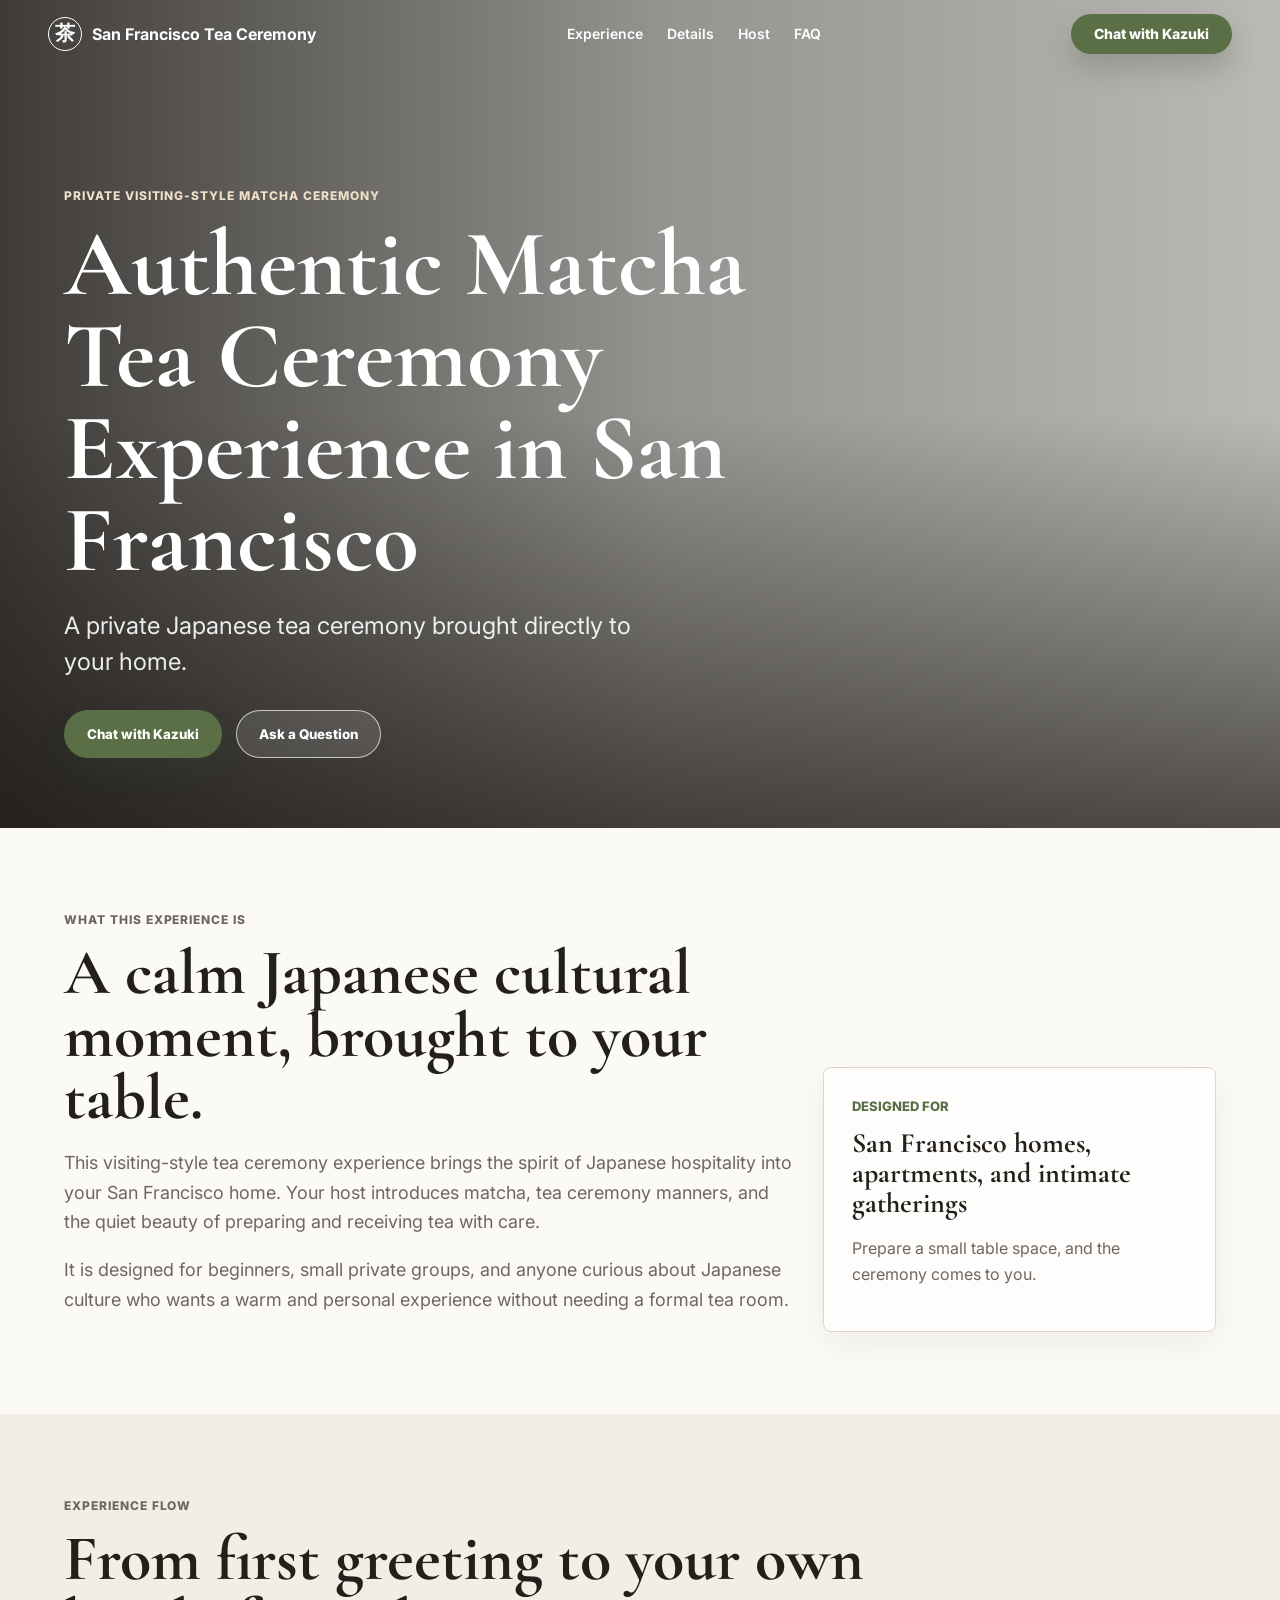
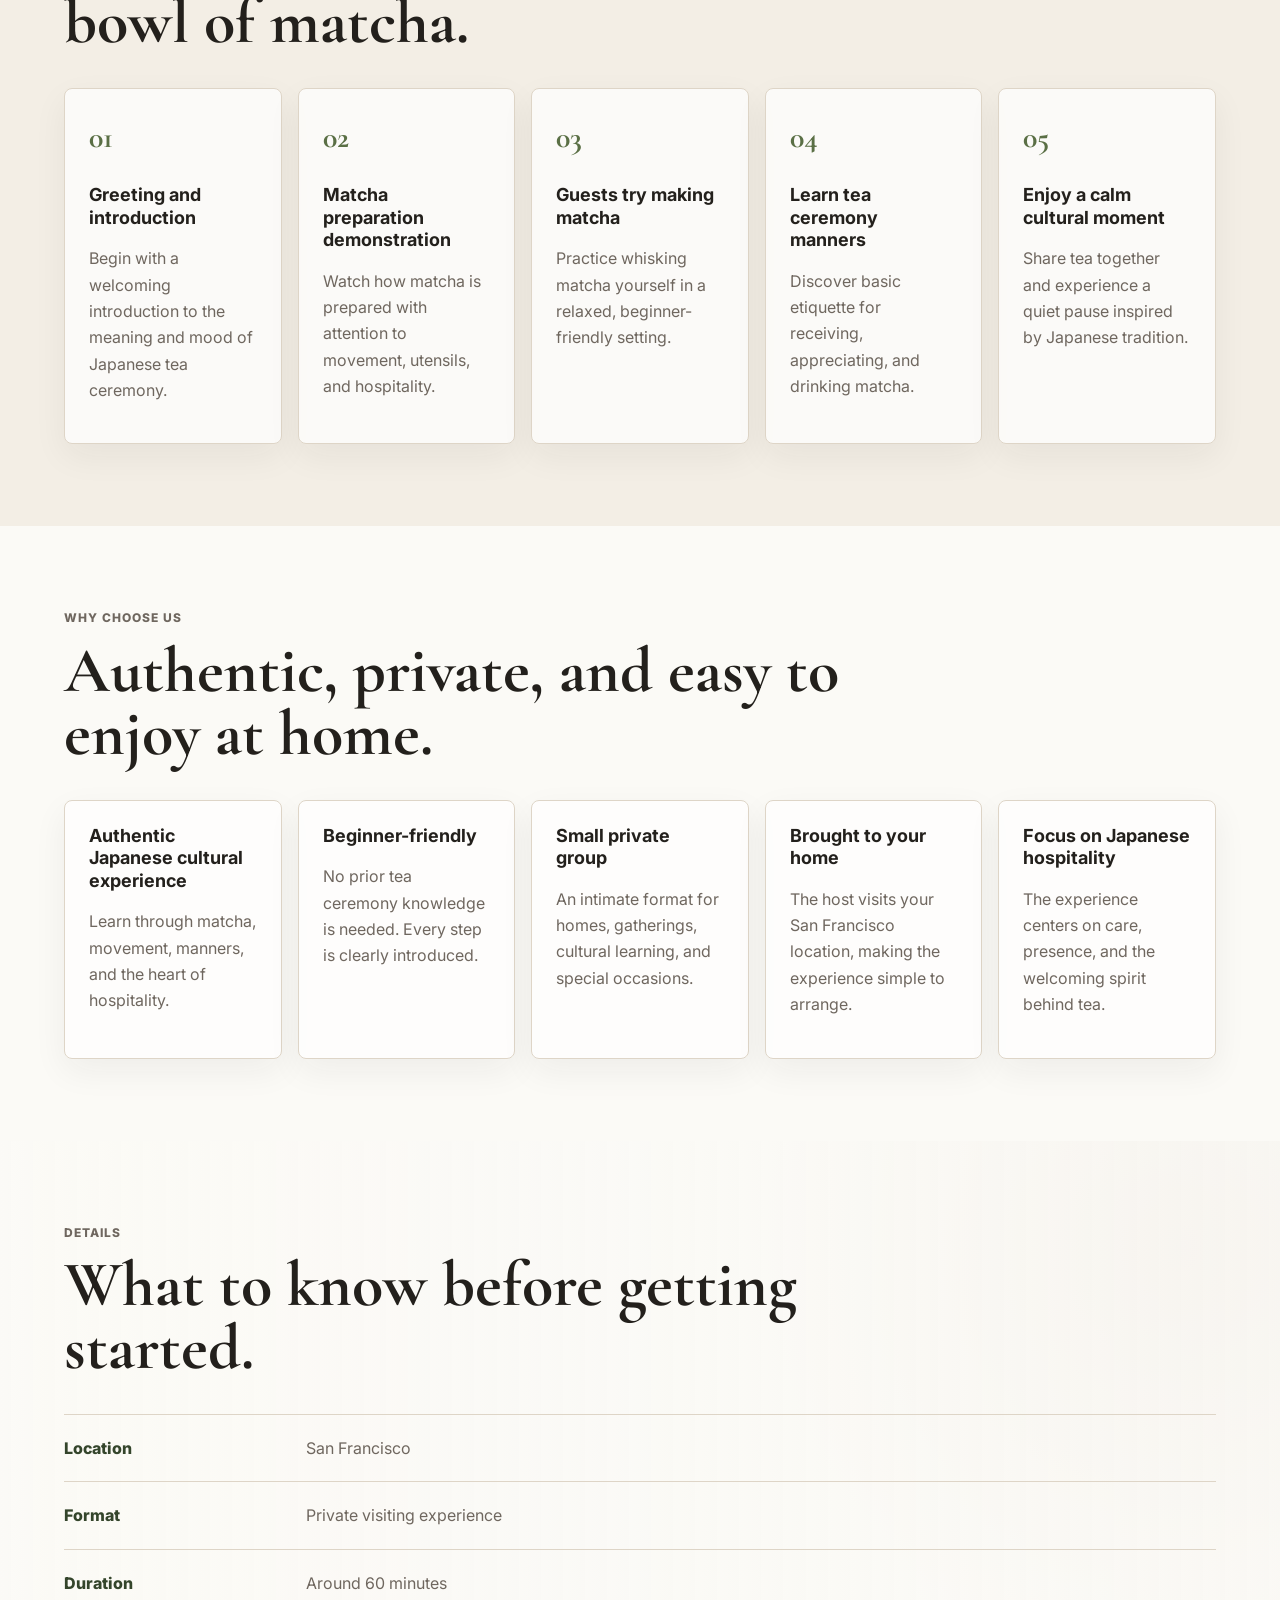
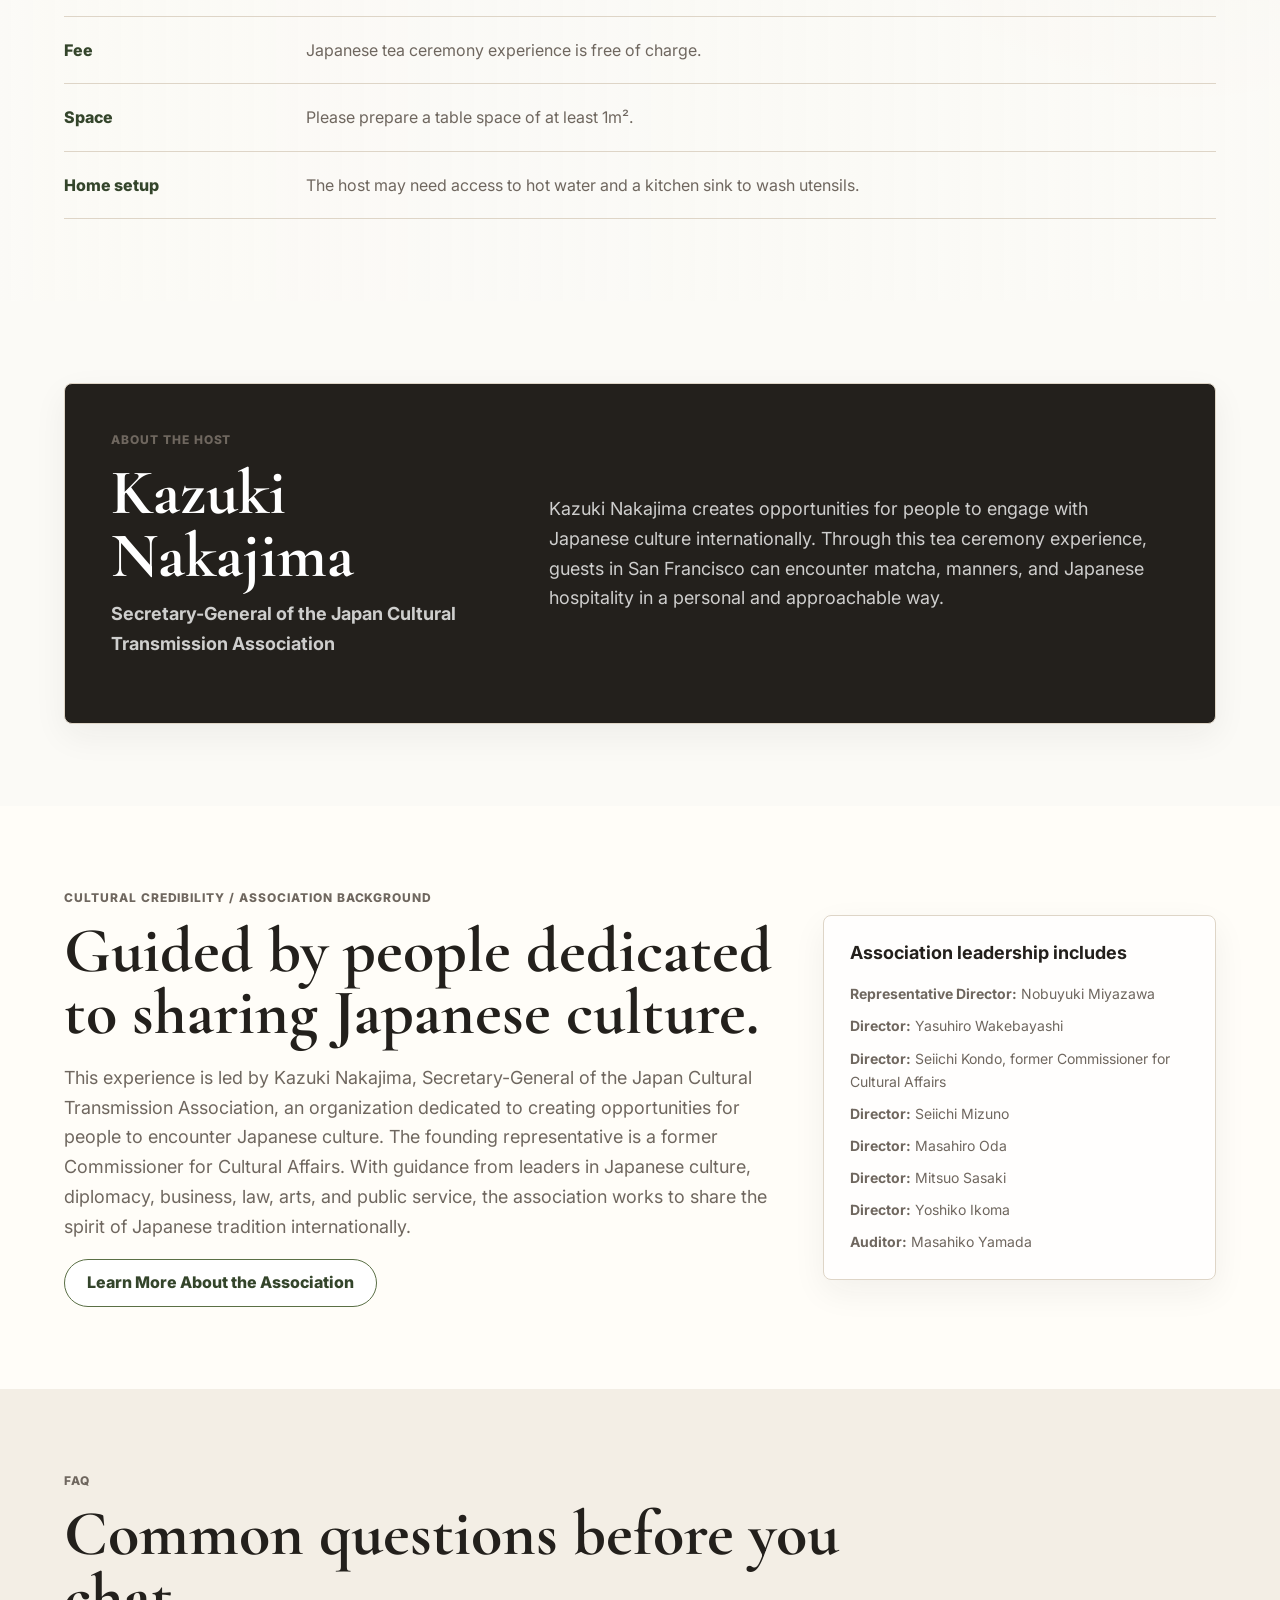
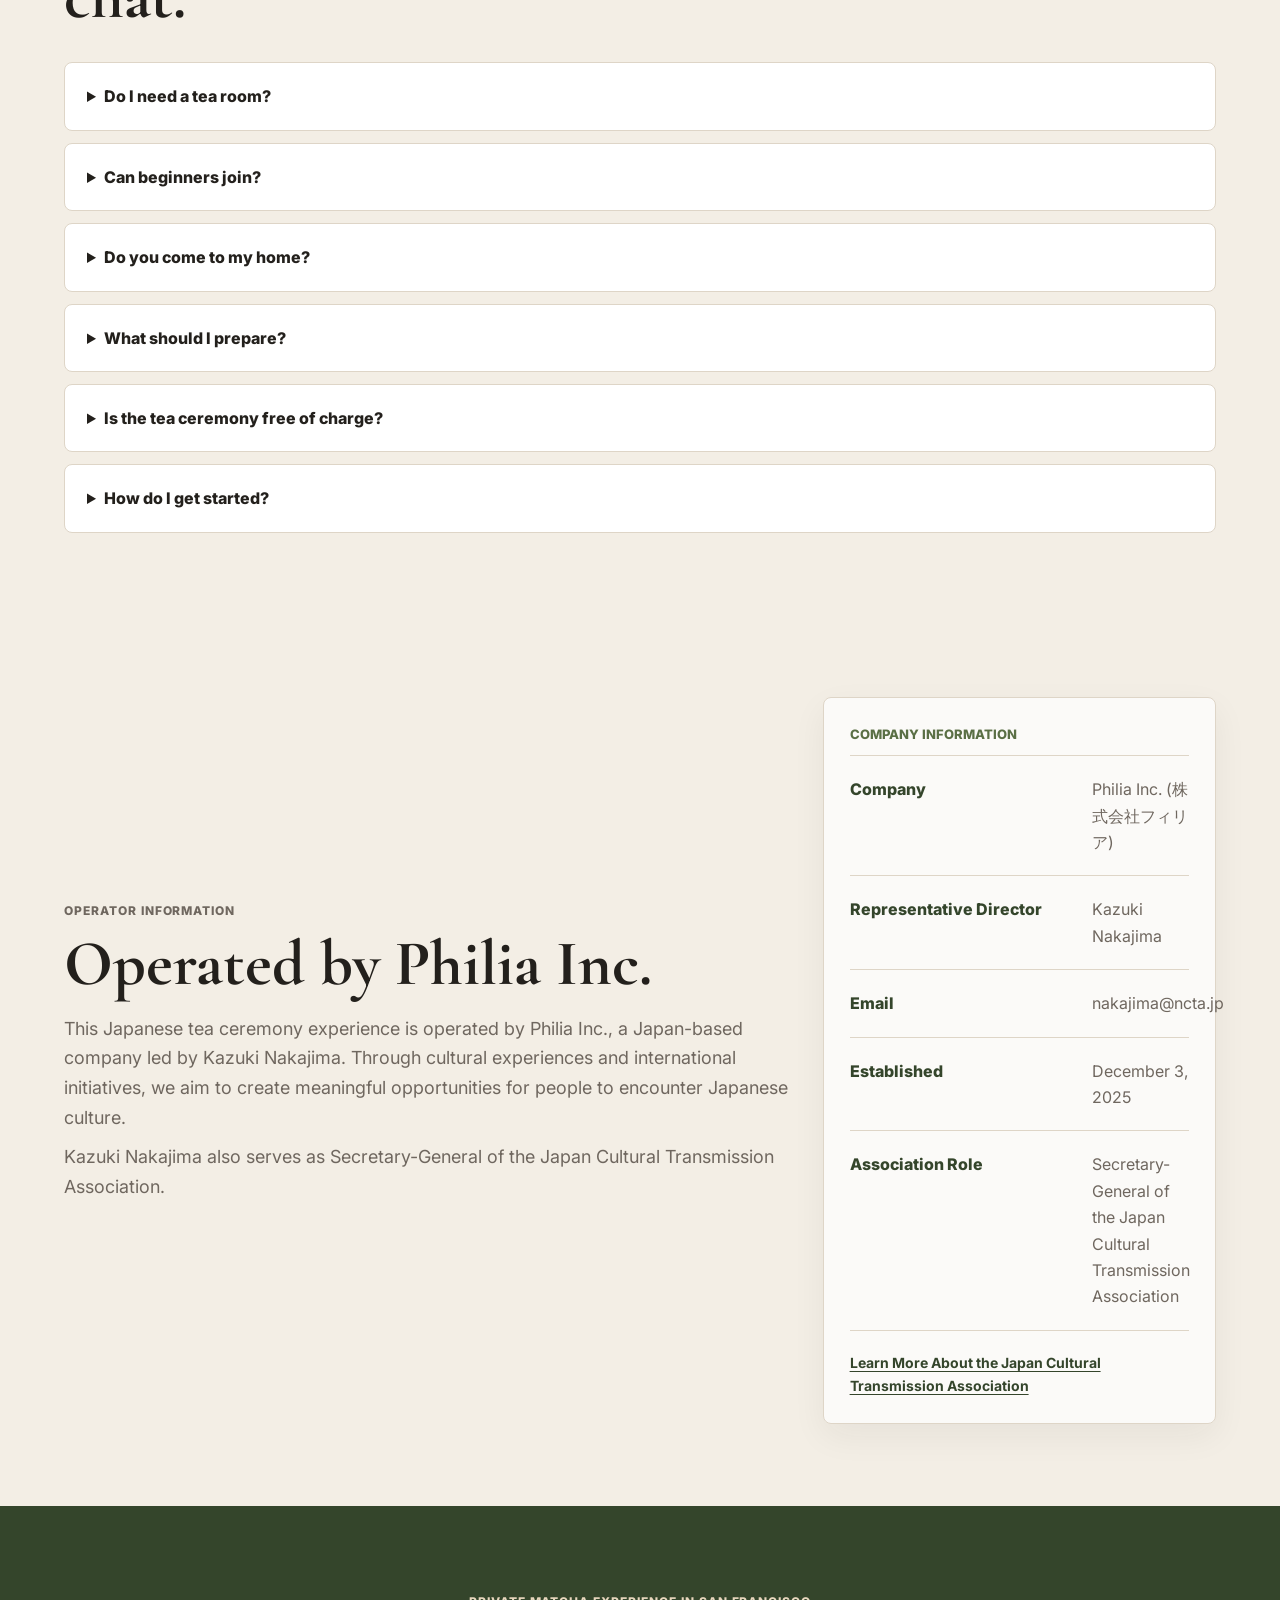
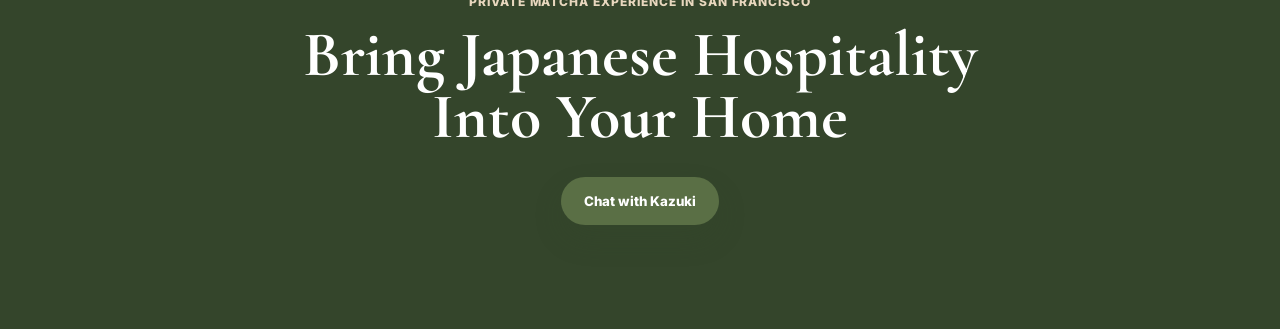
==== index.html @ b3ca3e67 "add emali" ====
<!DOCTYPE html>
<html lang="en">
  <head>
    <meta charset="UTF-8" />
    <meta name="viewport" content="width=device-width, initial-scale=1.0" />
    <title>Authentic Matcha Tea Ceremony Experience in San Francisco</title>
    <meta
      name="description"
      content="Book a free private visiting-style Japanese matcha tea ceremony in San Francisco. Kazuki Nakajima brings authentic Japanese hospitality, matcha preparation, and tea ceremony manners to your home."
    />
    <meta
      name="keywords"
      content="matcha tea ceremony experience San Francisco, Japanese tea ceremony San Francisco, private matcha ceremony, Japanese cultural experience SF"
    />
    <meta property="og:title" content="Authentic Matcha Tea Ceremony Experience in San Francisco" />
    <meta
      property="og:description"
      content="A private Japanese tea ceremony brought directly to your San Francisco home."
    />
    <meta property="og:type" content="website" />
    <link rel="preconnect" href="https://fonts.googleapis.com" />
    <link rel="preconnect" href="https://fonts.gstatic.com" crossorigin />
    <link
      href="https://fonts.googleapis.com/css2?family=Cormorant+Garamond:wght@500;600;700&family=Inter:wght@400;500;600;700&display=swap"
      rel="stylesheet"
    />
    <link rel="stylesheet" href="./style.css" />
  </head>
  <body>
    <header class="site-header" aria-label="Tea ceremony chat header">
      <a class="brand" href="#top" aria-label="Tea ceremony experience home">
        <span class="brand-mark">茶</span>
        <span>San Francisco Tea Ceremony</span>
      </a>
      <nav class="desktop-nav" aria-label="Main navigation">
        <a href="#experience">Experience</a>
        <a href="#details">Details</a>
        <a href="#host">Host</a>
        <a href="#faq">FAQ</a>
      </nav>
      <button class="button button-small" type="button" data-chat-trigger>Chat with Kazuki</button>
    </header>

    <main id="top">
      <section class="hero" aria-labelledby="hero-title">
        <div class="hero-video" aria-hidden="true">
          <!-- Place the promotional video file in the same folder as index.html.
               The expected local path is: ./編集part2.mp4 -->
          <video autoplay muted loop playsinline preload="metadata">
            <source src="./編集part2.mp4" type="video/mp4" />
          </video>
        </div>
        <div class="hero-overlay"></div>
        <div class="hero-content">
          <p class="eyebrow">Private visiting-style matcha ceremony</p>
          <h1 id="hero-title">Authentic Matcha Tea Ceremony Experience in San Francisco</h1>
          <p class="hero-subtitle">A private Japanese tea ceremony brought directly to your home.</p>
          <div class="hero-actions">
            <button class="button button-primary" type="button" data-chat-trigger>Chat with Kazuki</button>
            <button class="button button-secondary" type="button" data-chat-trigger>Ask a Question</button>
          </div>
        </div>
      </section>

      <section id="experience" class="section intro-section" aria-labelledby="experience-title">
        <div class="section-copy">
          <p class="eyebrow">What this experience is</p>
          <h2 id="experience-title">A calm Japanese cultural moment, brought to your table.</h2>
          <p>
            This visiting-style tea ceremony experience brings the spirit of Japanese hospitality into
            your San Francisco home. Your host introduces matcha, tea ceremony manners, and the quiet
            beauty of preparing and receiving tea with care.
          </p>
          <p>
            It is designed for beginners, small private groups, and anyone curious about Japanese culture
            who wants a warm and personal experience without needing a formal tea room.
          </p>
        </div>
        <div class="quiet-card">
          <span class="card-kicker">Designed for</span>
          <strong>San Francisco homes, apartments, and intimate gatherings</strong>
          <p>Prepare a small table space, and the ceremony comes to you.</p>
        </div>
      </section>

      <section class="section muted-section" aria-labelledby="flow-title">
        <div class="section-heading">
          <p class="eyebrow">Experience flow</p>
          <h2 id="flow-title">From first greeting to your own bowl of matcha.</h2>
        </div>
        <div class="flow-grid">
          <article class="step-card">
            <span>01</span>
            <h3>Greeting and introduction</h3>
            <p>Begin with a welcoming introduction to the meaning and mood of Japanese tea ceremony.</p>
          </article>
          <article class="step-card">
            <span>02</span>
            <h3>Matcha preparation demonstration</h3>
            <p>Watch how matcha is prepared with attention to movement, utensils, and hospitality.</p>
          </article>
          <article class="step-card">
            <span>03</span>
            <h3>Guests try making matcha</h3>
            <p>Practice whisking matcha yourself in a relaxed, beginner-friendly setting.</p>
          </article>
          <article class="step-card">
            <span>04</span>
            <h3>Learn tea ceremony manners</h3>
            <p>Discover basic etiquette for receiving, appreciating, and drinking matcha.</p>
          </article>
          <article class="step-card">
            <span>05</span>
            <h3>Enjoy a calm cultural moment</h3>
            <p>Share tea together and experience a quiet pause inspired by Japanese tradition.</p>
          </article>
        </div>
      </section>

      <section class="section" aria-labelledby="why-title">
        <div class="section-heading">
          <p class="eyebrow">Why choose us</p>
          <h2 id="why-title">Authentic, private, and easy to enjoy at home.</h2>
        </div>
        <div class="benefit-grid">
          <article>
            <h3>Authentic Japanese cultural experience</h3>
            <p>Learn through matcha, movement, manners, and the heart of hospitality.</p>
          </article>
          <article>
            <h3>Beginner-friendly</h3>
            <p>No prior tea ceremony knowledge is needed. Every step is clearly introduced.</p>
          </article>
          <article>
            <h3>Small private group</h3>
            <p>An intimate format for homes, gatherings, cultural learning, and special occasions.</p>
          </article>
          <article>
            <h3>Brought to your home</h3>
            <p>The host visits your San Francisco location, making the experience simple to arrange.</p>
          </article>
          <article>
            <h3>Focus on Japanese hospitality</h3>
            <p>The experience centers on care, presence, and the welcoming spirit behind tea.</p>
          </article>
        </div>
      </section>

      <section id="details" class="section details-section" aria-labelledby="details-title">
        <div class="section-heading">
          <p class="eyebrow">Details</p>
          <h2 id="details-title">What to know before getting started.</h2>
        </div>
        <dl class="details-list">
          <div>
            <dt>Location</dt>
            <dd>San Francisco</dd>
          </div>
          <div>
            <dt>Format</dt>
            <dd>Private visiting experience</dd>
          </div>
          <div>
            <dt>Duration</dt>
            <dd>Around 60 minutes</dd>
          </div>
          <div>
            <dt>Fee</dt>
            <dd>Japanese tea ceremony experience is free of charge.</dd>
          </div>
          <div>
            <dt>Space</dt>
            <dd>Please prepare a table space of at least 1m².</dd>
          </div>
          <div>
            <dt>Home setup</dt>
            <dd>The host may need access to hot water and a kitchen sink to wash utensils.</dd>
          </div>
        </dl>
      </section>

      <section id="host" class="section host-section" aria-labelledby="host-title">
        <div class="host-card">
          <div>
            <p class="eyebrow">About the host</p>
            <h2 id="host-title">Kazuki Nakajima</h2>
            <p class="host-title">Secretary-General of the Japan Cultural Transmission Association</p>
          </div>
          <p>
            Kazuki Nakajima creates opportunities for people to engage with Japanese culture
            internationally. Through this tea ceremony experience, guests in San Francisco can encounter
            matcha, manners, and Japanese hospitality in a personal and approachable way.
          </p>
        </div>
      </section>

      <section class="section association-section" aria-labelledby="association-title">
        <div class="section-copy">
          <p class="eyebrow">Cultural credibility / association background</p>
          <h2 id="association-title">Guided by people dedicated to sharing Japanese culture.</h2>
          <p>
            This experience is led by Kazuki Nakajima, Secretary-General of the Japan Cultural
            Transmission Association, an organization dedicated to creating opportunities for people to
            encounter Japanese culture. The founding representative is a former Commissioner for
            Cultural Affairs. With guidance from leaders in Japanese culture, diplomacy, business, law,
            arts, and public service, the association works to share the spirit of Japanese tradition
            internationally.
          </p>
          <a class="button button-outline" href="https://ncta.jp/" target="_blank" rel="noopener">
            Learn More About the Association
          </a>
        </div>
        <div class="board-card" aria-label="Association board members">
          <h3>Association leadership includes</h3>
          <ul>
            <li><strong>Representative Director:</strong> Nobuyuki Miyazawa</li>
            <li><strong>Director:</strong> Yasuhiro Wakebayashi</li>
            <li><strong>Director:</strong> Seiichi Kondo, former Commissioner for Cultural Affairs</li>
            <li><strong>Director:</strong> Seiichi Mizuno</li>
            <li><strong>Director:</strong> Masahiro Oda</li>
            <li><strong>Director:</strong> Mitsuo Sasaki</li>
            <li><strong>Director:</strong> Yoshiko Ikoma</li>
            <li><strong>Auditor:</strong> Masahiko Yamada</li>
          </ul>
        </div>
      </section>

      <section id="faq" class="section muted-section" aria-labelledby="faq-title">
        <div class="section-heading">
          <p class="eyebrow">FAQ</p>
          <h2 id="faq-title">Common questions before you chat.</h2>
        </div>
        <div class="faq-list">
          <details>
            <summary>Do I need a tea room?</summary>
            <p>No. A formal tea room is not required. A clean table space of at least 1m² is enough.</p>
          </details>
          <details>
            <summary>Can beginners join?</summary>
            <p>Yes. The experience is beginner-friendly and explains each step in clear English.</p>
          </details>
          <details>
            <summary>Do you come to my home?</summary>
            <p>Yes. This is a private visiting-style experience for customers in San Francisco.</p>
          </details>
          <details>
            <summary>What should I prepare?</summary>
            <p>Please prepare table space, access to hot water, and a kitchen sink if utensils need washing.</p>
          </details>
          <details>
            <summary>Is the tea ceremony free of charge?</summary>
            <p>Yes. The Japanese tea ceremony experience is free of charge.</p>
          </details>
          <details>
            <summary>How do I get started?</summary>
            <p>Start a chat with Kazuki to ask questions, discuss your location, and check availability.</p>
          </details>
        </div>
      </section>

      <section class="section company-section" aria-labelledby="company-title">
        <div class="section-copy">
          <p class="eyebrow">Operator information</p>
          <h2 id="company-title">Operated by Philia Inc.</h2>
          <p>
            This Japanese tea ceremony experience is operated by Philia Inc., a Japan-based company led
            by Kazuki Nakajima. Through cultural experiences and international initiatives, we aim to
            create meaningful opportunities for people to encounter Japanese culture.
          </p>
          <p class="company-note">
            Kazuki Nakajima also serves as Secretary-General of the Japan Cultural Transmission
            Association.
          </p>
        </div>
        <div class="company-card" aria-label="Company information">
          <span class="card-kicker">Company information</span>
          <dl class="details-list company-facts">
            <div>
              <dt>Company</dt>
              <dd>Philia Inc. (株式会社フィリア)</dd>
            </div>
            <div>
              <dt>Representative Director</dt>
              <dd>Kazuki Nakajima</dd>
            </div>
            <div>
              <dt>Email</dt>
              <dd><a href="mailto:nakajima@ncta.jp">nakajima@ncta.jp</a></dd>
            </div>
            <div>
              <dt>Established</dt>
              <dd>December 3, 2025</dd>
            </div>
            <div>
              <dt>Association Role</dt>
              <dd>Secretary-General of the Japan Cultural Transmission Association</dd>
            </div>
          </dl>
          <a class="company-link" href="https://ncta.jp/" target="_blank" rel="noopener">
            Learn More About the Japan Cultural Transmission Association
          </a>
        </div>
      </section>

      <section class="final-cta" aria-labelledby="final-title">
        <p class="eyebrow">Private matcha experience in San Francisco</p>
        <h2 id="final-title">Bring Japanese Hospitality Into Your Home</h2>
        <button class="button button-primary" type="button" data-chat-trigger>Chat with Kazuki</button>
      </section>
    </main>

    <button class="sticky-booking" type="button" data-chat-trigger>Chat with Kazuki</button>

    <!-- TAWK.TO LIVE CHAT SCRIPT GOES HERE -->
<!--Start of Tawk.to Script-->

<script type="text/javascript">

var Tawk_API=Tawk_API||{}, Tawk_LoadStart=new Date();

(function(){

var s1=document.createElement("script"),s0=document.getElementsByTagName("script")[0];

s1.async=true;

s1.src='https://embed.tawk.to/6a51cc7c99e61d1d501ed3fc/1jt7odi3r';

s1.charset='UTF-8';

s1.setAttribute('crossorigin','*');

s0.parentNode.insertBefore(s1,s0);

})();

</script>

<!--End of Tawk.to Script-->

    <script src="./script.js"></script>
  </body>
</html>
---- style.css ----
:root {
  --ink: #23201c;
  --muted: #6f675f;
  --paper: #fbfaf6;
  --warm: #f3eee5;
  --line: #ded5c7;
  --matcha: #5a6f45;
  --matcha-dark: #34452b;
  --cedar: #8a5439;
  --white: #ffffff;
  --shadow: 0 22px 70px rgba(35, 32, 28, 0.14);
  --serif: "Cormorant Garamond", Georgia, serif;
  --sans: "Inter", system-ui, -apple-system, BlinkMacSystemFont, "Segoe UI", sans-serif;
}

* {
  box-sizing: border-box;
}

html {
  scroll-behavior: smooth;
}

body {
  margin: 0;
  color: var(--ink);
  background: var(--paper);
  font-family: var(--sans);
  line-height: 1.65;
}

a {
  color: inherit;
  text-decoration: none;
}

.site-header {
  position: fixed;
  top: 0;
  left: 0;
  right: 0;
  z-index: 20;
  display: flex;
  align-items: center;
  justify-content: space-between;
  gap: 16px;
  min-height: 68px;
  padding: 14px clamp(18px, 4vw, 48px);
  color: var(--white);
  transition: background 180ms ease, box-shadow 180ms ease, color 180ms ease;
}

.site-header.is-scrolled {
  color: var(--ink);
  background: rgba(251, 250, 246, 0.94);
  box-shadow: 0 8px 30px rgba(35, 32, 28, 0.08);
  backdrop-filter: blur(14px);
}

.brand {
  display: inline-flex;
  align-items: center;
  gap: 10px;
  font-weight: 700;
  letter-spacing: 0;
}

.brand-mark {
  display: grid;
  place-items: center;
  width: 34px;
  height: 34px;
  border: 1px solid currentColor;
  border-radius: 50%;
  font-family: var(--serif);
  font-size: 20px;
}

.desktop-nav {
  display: none;
  align-items: center;
  gap: 24px;
  font-size: 14px;
  font-weight: 600;
}

.button {
  display: inline-flex;
  align-items: center;
  justify-content: center;
  min-height: 48px;
  padding: 13px 22px;
  border: 1px solid transparent;
  border-radius: 999px;
  font-weight: 800;
  font-family: inherit;
  line-height: 1.1;
  text-align: center;
  cursor: pointer;
  transition: transform 160ms ease, background 160ms ease, box-shadow 160ms ease;
}

.button:hover {
  transform: translateY(-2px);
}

.button-primary,
.button-small {
  color: var(--white);
  background: var(--matcha);
  box-shadow: 0 14px 28px rgba(52, 69, 43, 0.24);
}

.button-primary:hover,
.button-small:hover {
  background: var(--matcha-dark);
}

.button-secondary {
  color: var(--white);
  border-color: rgba(255, 255, 255, 0.68);
  background: rgba(255, 255, 255, 0.12);
  backdrop-filter: blur(10px);
}

.button-outline {
  color: var(--matcha-dark);
  border-color: var(--matcha);
  background: var(--white);
}

.button-small {
  min-height: 40px;
  padding: 10px 17px;
  font-size: 14px;
}

.hero {
  position: relative;
  display: grid;
  align-items: end;
  min-height: 92svh;
  overflow: hidden;
  padding: 112px clamp(20px, 5vw, 72px) 70px;
  color: var(--white);
}

.hero-video,
.hero-video video,
.hero-overlay {
  position: absolute;
  inset: 0;
}

.hero-video video {
  width: 100%;
  height: 100%;
  object-fit: cover;
}

.hero-overlay {
  background:
    linear-gradient(90deg, rgba(24, 21, 18, 0.82), rgba(24, 21, 18, 0.4) 52%, rgba(24, 21, 18, 0.22)),
    linear-gradient(0deg, rgba(24, 21, 18, 0.7), rgba(24, 21, 18, 0.08) 50%);
}

.hero-content {
  position: relative;
  z-index: 1;
  width: min(760px, 100%);
}

.eyebrow {
  margin: 0 0 12px;
  color: var(--cedar);
  font-size: 12px;
  font-weight: 800;
  letter-spacing: 0.08em;
  text-transform: uppercase;
}

.hero .eyebrow {
  color: #f0dfc7;
}

h1,
h2,
h3,
p {
  overflow-wrap: anywhere;
}

h1,
h2 {
  margin: 0;
  font-family: var(--serif);
  font-weight: 700;
  letter-spacing: 0;
  line-height: 0.98;
}

h1 {
  max-width: 820px;
  font-size: clamp(48px, 9vw, 94px);
}

h2 {
  font-size: clamp(36px, 6vw, 64px);
}

h3 {
  margin: 0 0 10px;
  font-size: 18px;
  line-height: 1.25;
}

.hero-subtitle {
  max-width: 620px;
  margin: 22px 0 0;
  color: rgba(255, 255, 255, 0.9);
  font-size: clamp(18px, 2.6vw, 24px);
  line-height: 1.5;
}

.hero-actions {
  display: flex;
  flex-wrap: wrap;
  gap: 14px;
  margin-top: 30px;
}

.section {
  padding: 82px clamp(20px, 5vw, 72px);
}

.intro-section,
.association-section,
.host-section,
.company-section {
  display: grid;
  gap: 28px;
}

.section-copy {
  max-width: 790px;
}

.section-copy p,
.section-heading p,
.quiet-card p,
.benefit-grid p,
.step-card p,
.host-card p,
.final-cta p,
.faq-list p {
  color: var(--muted);
}

.section-copy > p:not(.eyebrow) {
  font-size: 18px;
}

.quiet-card,
.host-card,
.board-card,
.benefit-grid article,
.step-card,
.company-card {
  border: 1px solid var(--line);
  border-radius: 8px;
  background: rgba(255, 255, 255, 0.72);
  box-shadow: 0 12px 34px rgba(35, 32, 28, 0.06);
}

.quiet-card {
  align-self: end;
  padding: 28px;
}

.card-kicker {
  display: block;
  margin-bottom: 10px;
  color: var(--matcha);
  font-size: 13px;
  font-weight: 800;
  text-transform: uppercase;
}

.quiet-card strong {
  display: block;
  font-family: var(--serif);
  font-size: 28px;
  line-height: 1.08;
}

.muted-section {
  background: var(--warm);
}

.section-heading {
  max-width: 800px;
  margin-bottom: 34px;
}

.flow-grid,
.benefit-grid {
  display: grid;
  gap: 16px;
}

.step-card,
.benefit-grid article {
  padding: 24px;
}

.step-card span {
  display: inline-block;
  margin-bottom: 22px;
  color: var(--matcha);
  font-family: var(--serif);
  font-size: 30px;
  font-weight: 700;
}

.details-section {
  background:
    linear-gradient(90deg, rgba(251, 250, 246, 0.95), rgba(251, 250, 246, 0.72)),
    radial-gradient(circle at 92% 14%, rgba(138, 84, 57, 0.12), transparent 34%);
}

.details-list {
  display: grid;
  gap: 0;
  margin: 0;
  border-top: 1px solid var(--line);
}

.details-list div {
  display: grid;
  gap: 6px;
  padding: 20px 0;
  border-bottom: 1px solid var(--line);
}

dt {
  color: var(--matcha-dark);
  font-weight: 800;
}

dd {
  margin: 0;
  color: var(--muted);
}

.host-card {
  display: grid;
  gap: 24px;
  padding: clamp(26px, 5vw, 46px);
  background: var(--ink);
  color: var(--white);
}

.host-card .host-title {
  margin-top: 12px;
  color: #e9dac7;
  font-weight: 700;
}

.host-card p:last-child {
  color: rgba(255, 255, 255, 0.78);
  font-size: 18px;
}

.association-section {
  background: #fffdf8;
}

.board-card,
.company-card {
  padding: 26px;
}

.company-section {
  background: var(--warm);
}

.company-note {
  margin-top: -8px;
  font-size: 15px;
}

.company-facts {
  margin-top: 4px;
}

.company-link {
  display: inline-flex;
  align-items: center;
  gap: 6px;
  margin-top: 20px;
  color: var(--matcha-dark);
  font-weight: 700;
  font-size: 14px;
  text-decoration: underline;
  text-underline-offset: 3px;
}

.company-link:hover {
  color: var(--matcha);
}

.board-card ul {
  display: grid;
  gap: 9px;
  margin: 18px 0 0;
  padding: 0;
  list-style: none;
  color: var(--muted);
  font-size: 14px;
}

.faq-list {
  display: grid;
  gap: 12px;
}

details {
  border: 1px solid var(--line);
  border-radius: 8px;
  background: var(--white);
}

summary {
  cursor: pointer;
  padding: 20px 22px;
  color: var(--ink);
  font-weight: 800;
}

details p {
  margin: 0;
  padding: 0 22px 22px;
}

.final-cta {
  padding: 86px clamp(20px, 5vw, 72px) 104px;
  text-align: center;
  background: var(--matcha-dark);
  color: var(--white);
}

.final-cta .eyebrow {
  color: #e8d7be;
}

.final-cta h2 {
  max-width: 780px;
  margin: 0 auto 28px;
}

.sticky-booking {
  position: fixed;
  right: 16px;
  bottom: 16px;
  left: 16px;
  z-index: 30;
  display: inline-flex;
  justify-content: center;
  min-height: 54px;
  padding: 16px 18px;
  border-radius: 999px;
  border: 0;
  color: var(--white);
  background: var(--matcha);
  box-shadow: 0 16px 40px rgba(35, 32, 28, 0.28);
  font-family: inherit;
  font-weight: 800;
  cursor: pointer;
}

@media (min-width: 720px) {
  .desktop-nav {
    display: flex;
  }

  .button-small {
    padding-inline: 22px;
  }

  .intro-section,
  .association-section,
  .company-section {
    grid-template-columns: minmax(0, 1.3fr) minmax(280px, 0.7fr);
    align-items: center;
  }

  .flow-grid {
    grid-template-columns: repeat(5, minmax(0, 1fr));
  }

  .benefit-grid {
    grid-template-columns: repeat(5, minmax(0, 1fr));
  }

  .details-list div {
    grid-template-columns: 220px minmax(0, 1fr);
    gap: 22px;
  }

  .host-card {
    grid-template-columns: minmax(260px, 0.8fr) minmax(0, 1.2fr);
    align-items: center;
  }

  .sticky-booking {
    display: none;
  }
}

@media (max-width: 719px) {
  body {
    padding-bottom: 78px;
  }

  .site-header {
    min-height: 62px;
  }

  .brand span:last-child {
    max-width: 165px;
    font-size: 13px;
    line-height: 1.2;
  }

  .hero {
    min-height: 88svh;
  }

  .hero-actions .button {
    width: 100%;
  }

  .button-secondary {
    display: none;
  }
}

@media (prefers-reduced-motion: reduce) {
  *,
  *::before,
  *::after {
    scroll-behavior: auto !important;
    transition: none !important;
  }

  .hero-video video {
    animation: none;
  }
}
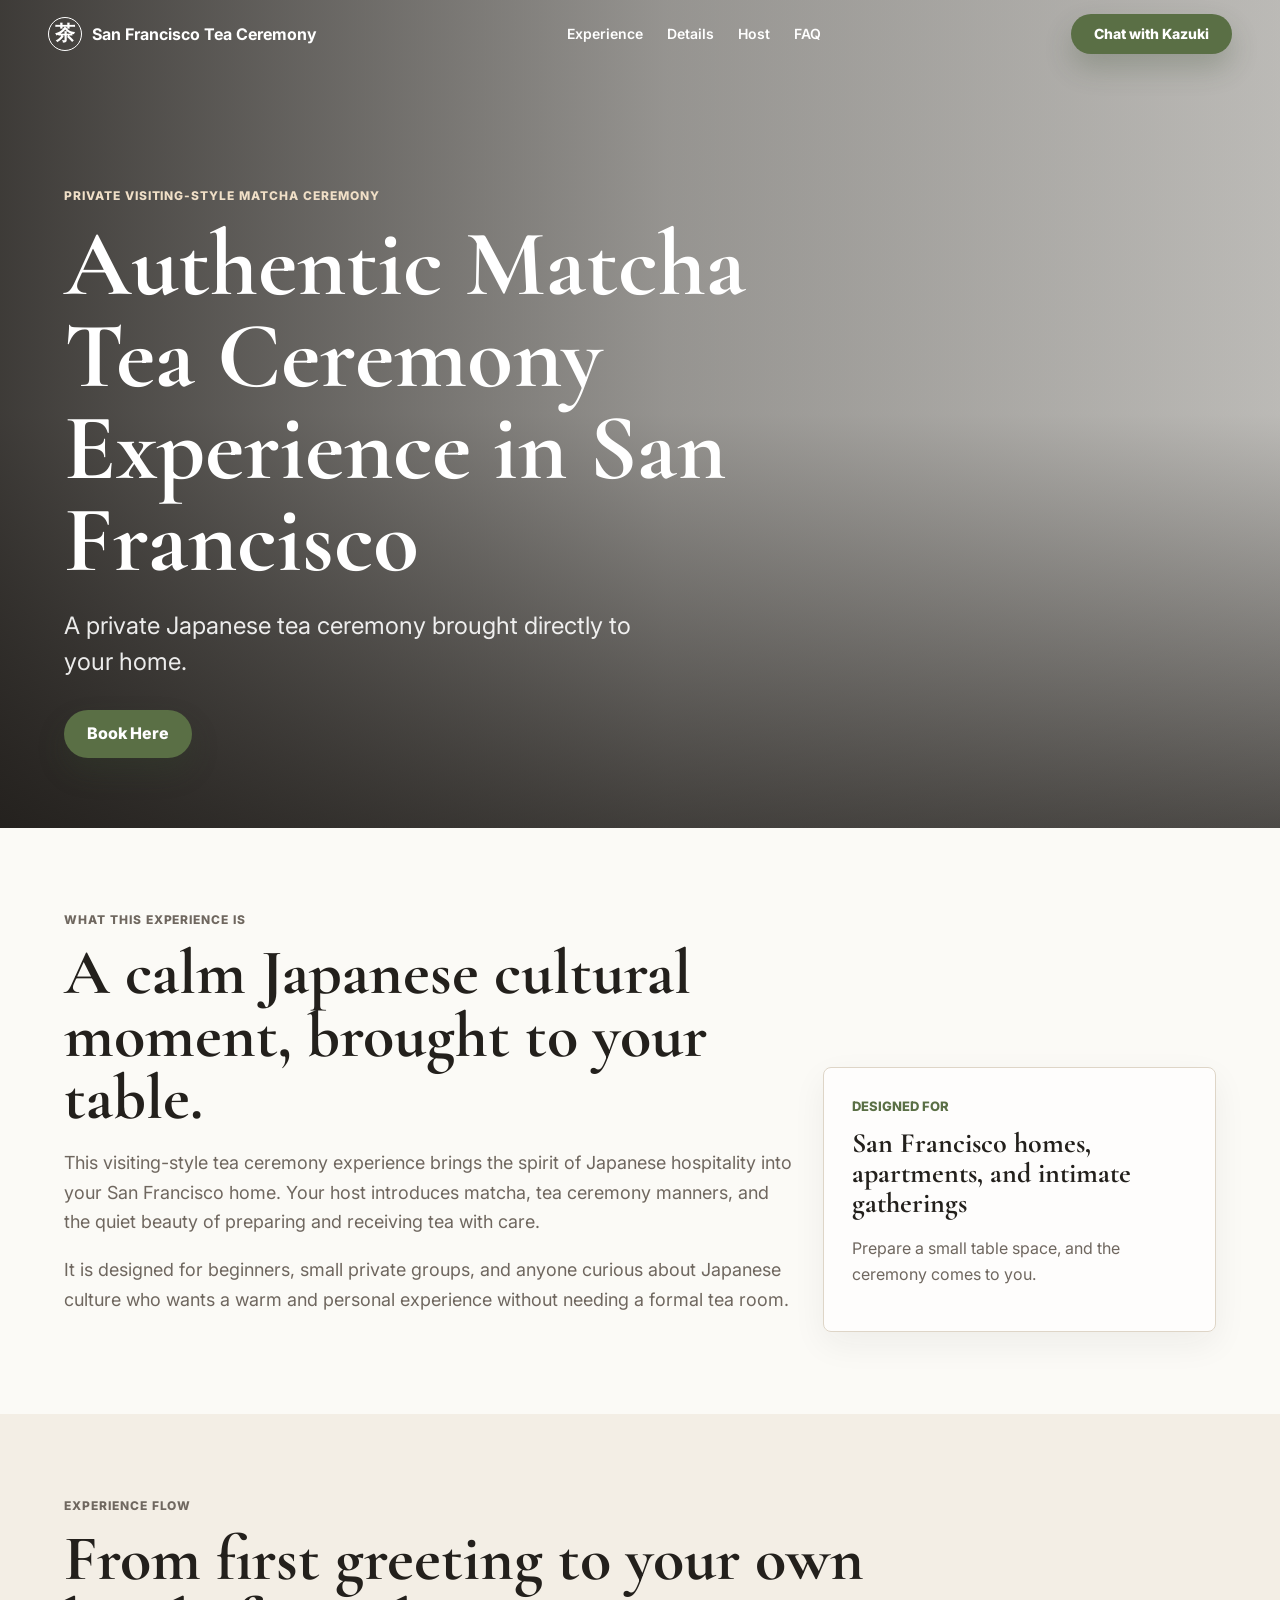
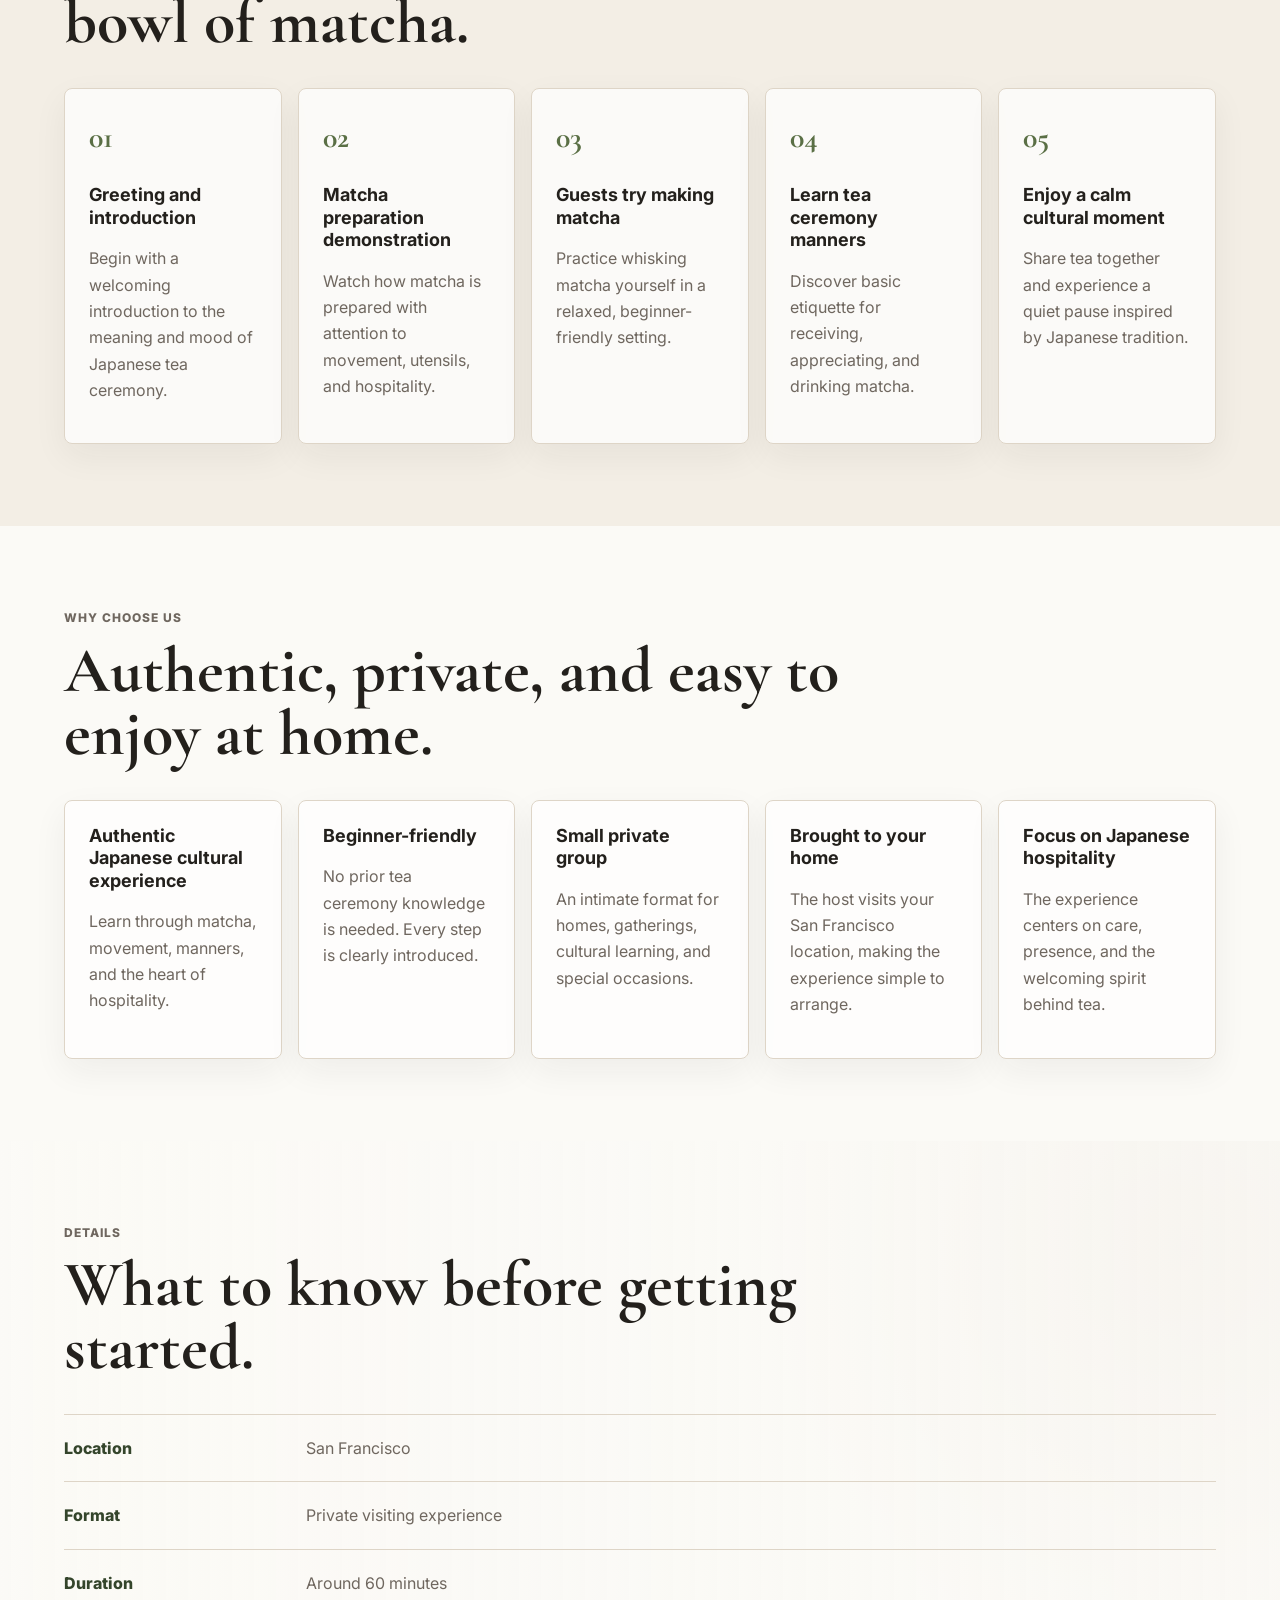
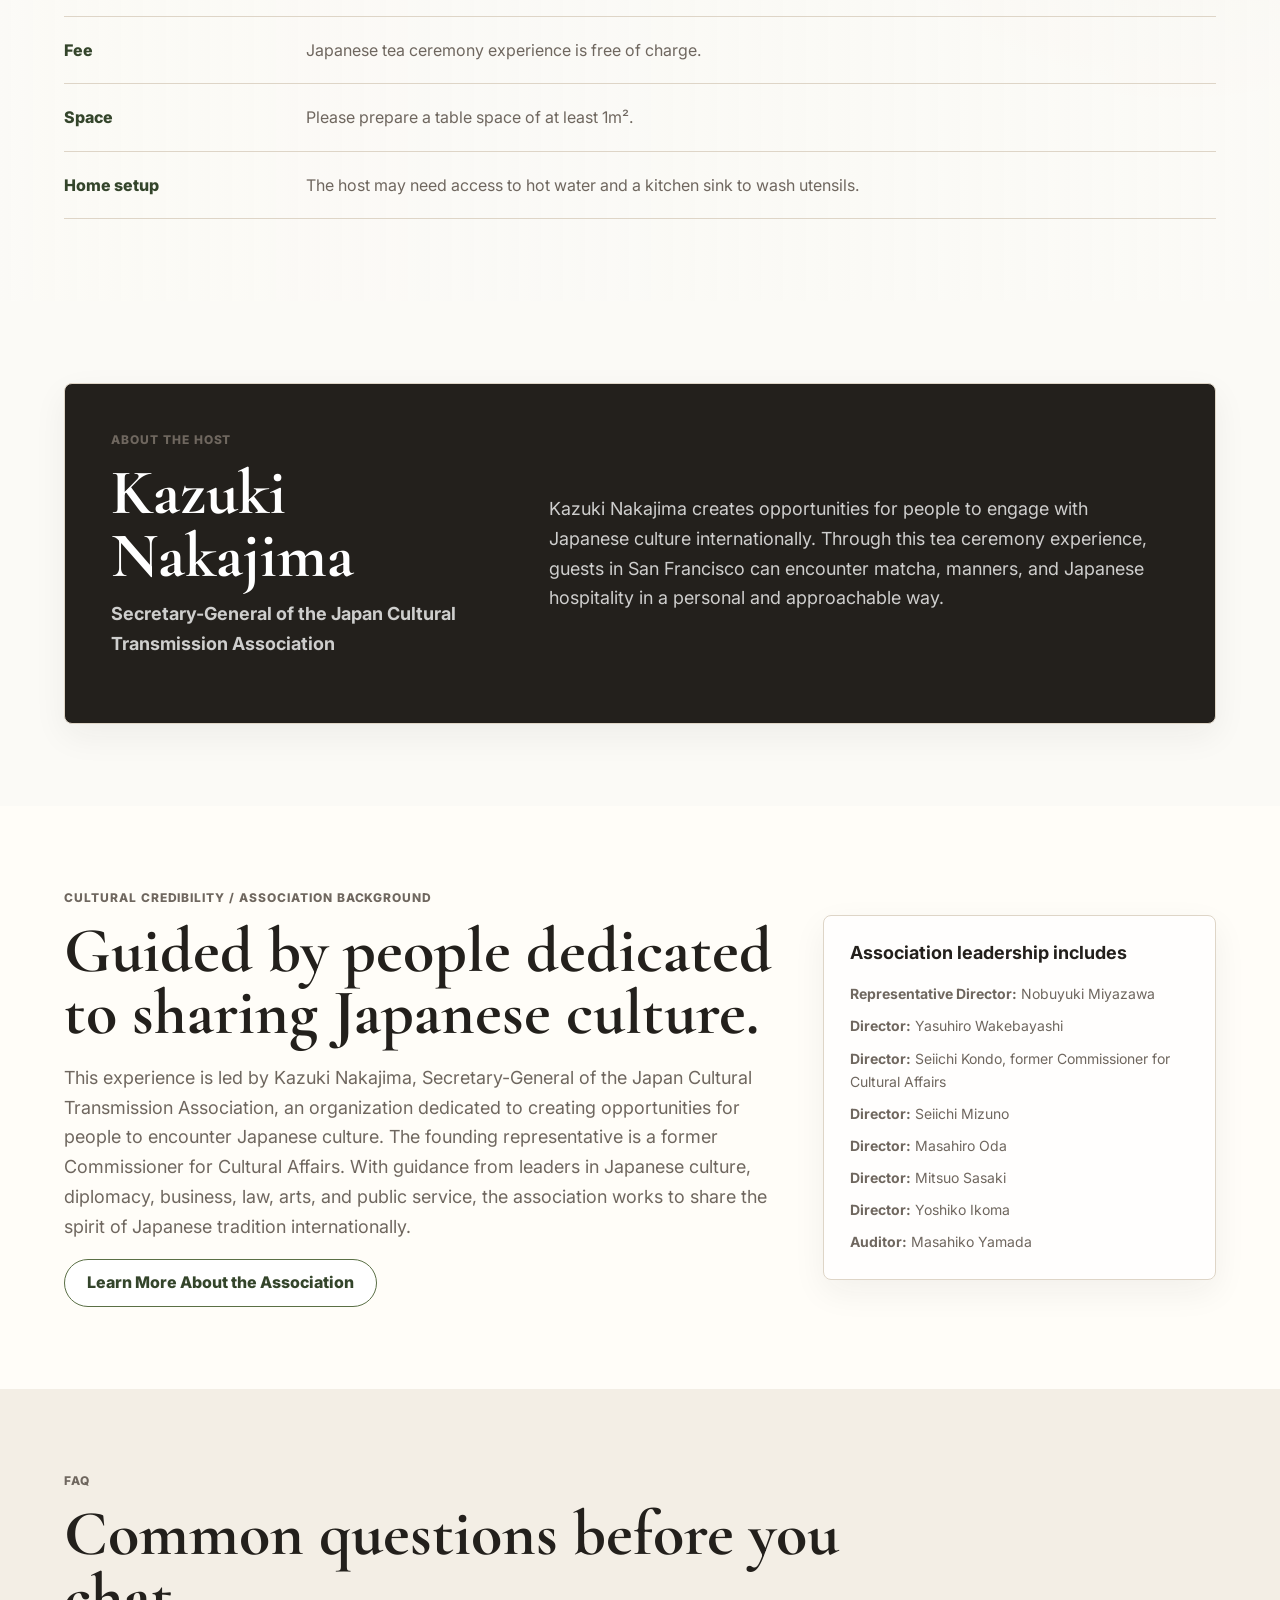
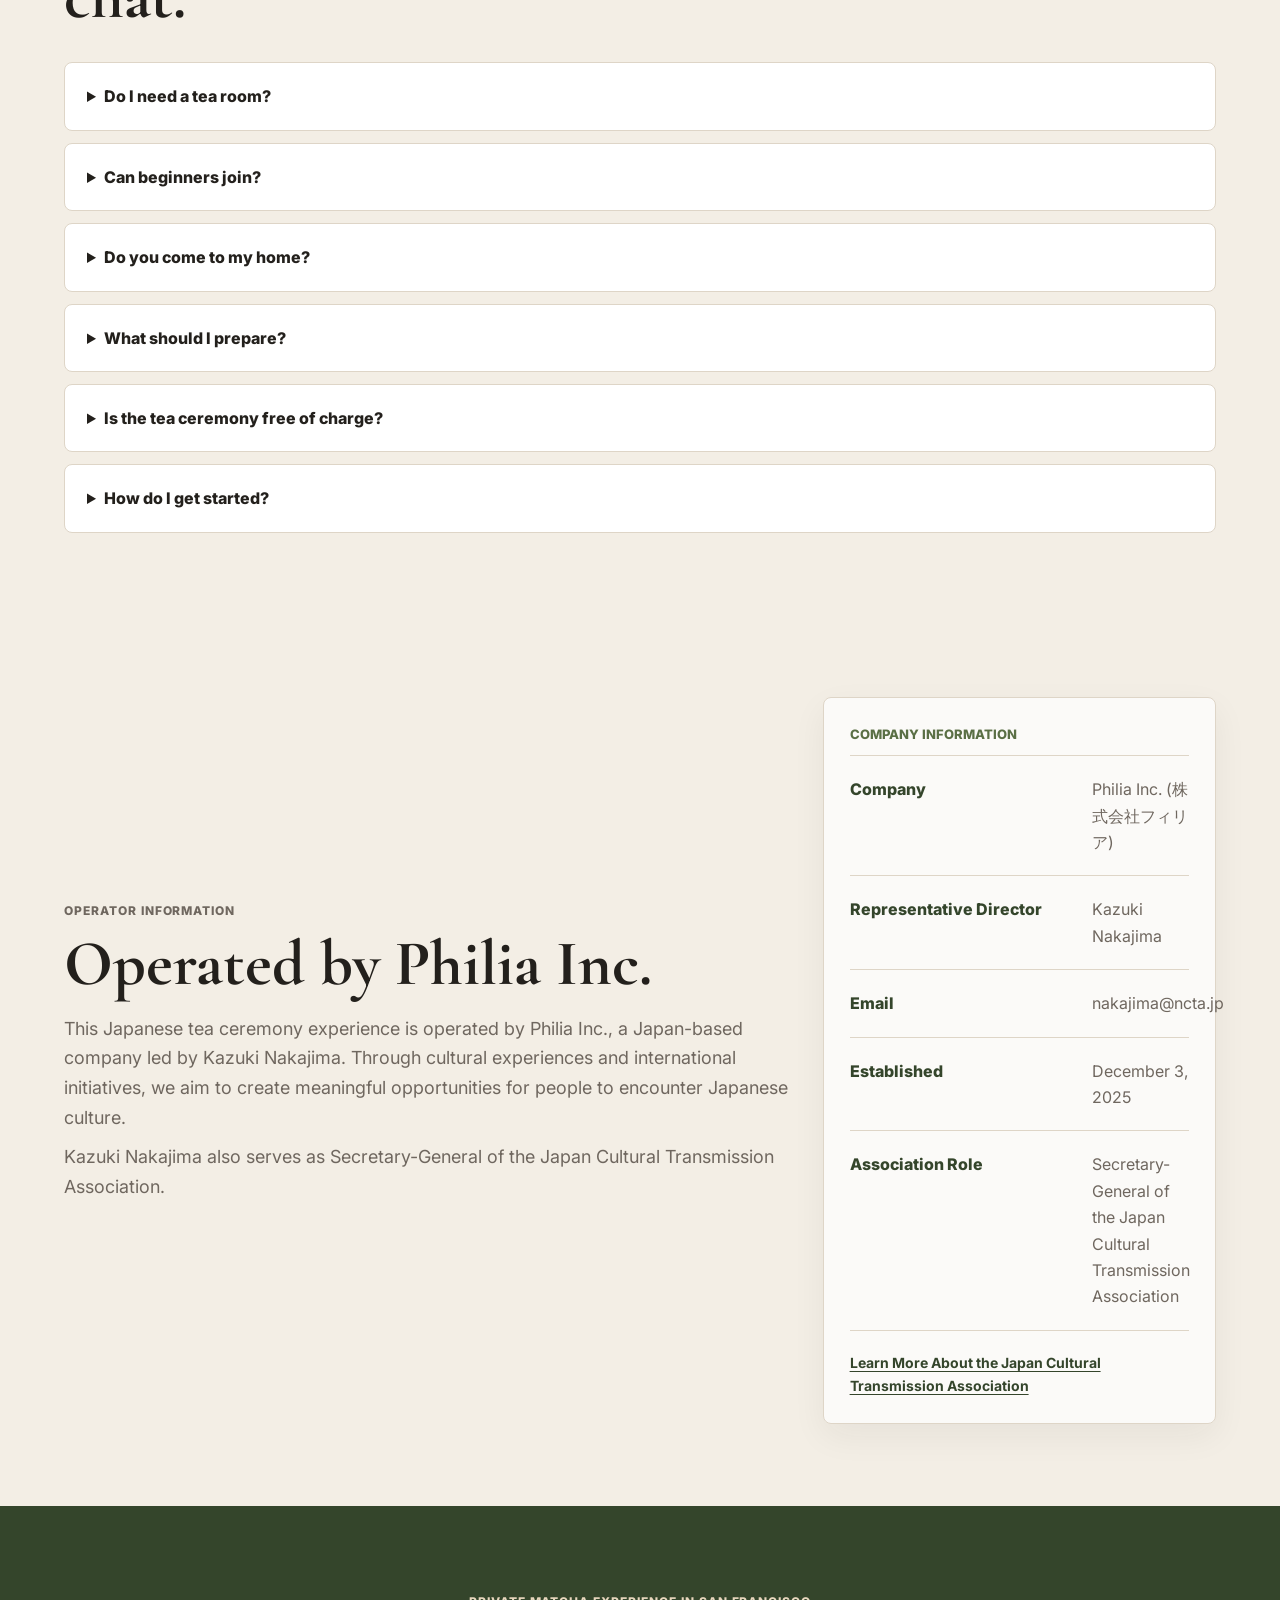
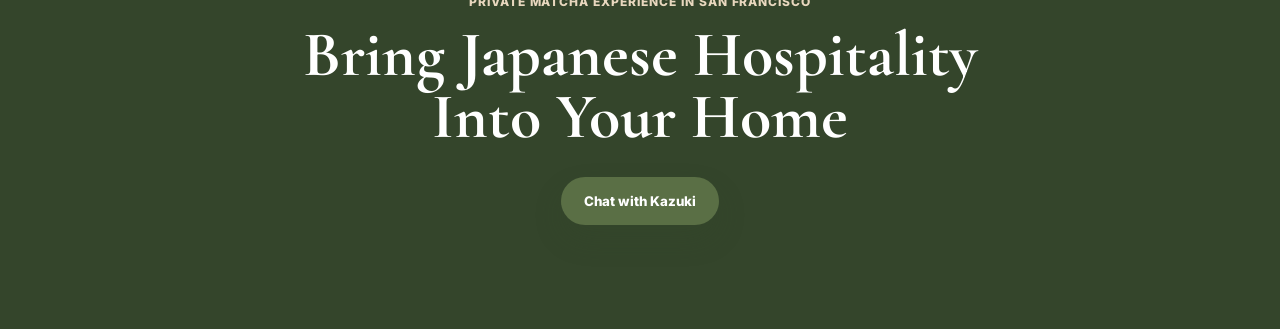
==== commit f9286352: "Update index.html" ====
--- a/index.html
+++ b/index.html
@@ -56,8 +56,7 @@
           <h1 id="hero-title">Authentic Matcha Tea Ceremony Experience in San Francisco</h1>
           <p class="hero-subtitle">A private Japanese tea ceremony brought directly to your home.</p>
           <div class="hero-actions">
-            <button class="button button-primary" type="button" data-chat-trigger>Chat with Kazuki</button>
-            <button class="button button-secondary" type="button" data-chat-trigger>Ask a Question</button>
+            <a class="button button-primary" href="https://www.supersaas.jp/schedule/tea_ceremony" target="_blank" rel="noopener">Book Here</a>
           </div>
         </div>
       </section>
@@ -340,4 +339,4 @@
 
     <script src="./script.js"></script>
   </body>
-</html>                                                                                                                                                                                                                                                                                                                                                                                                                                                                                                                                                                                                  +</html>                                                                                                                                                                                                                                                                                                                                                                                                                                                                                                                                                                                                  
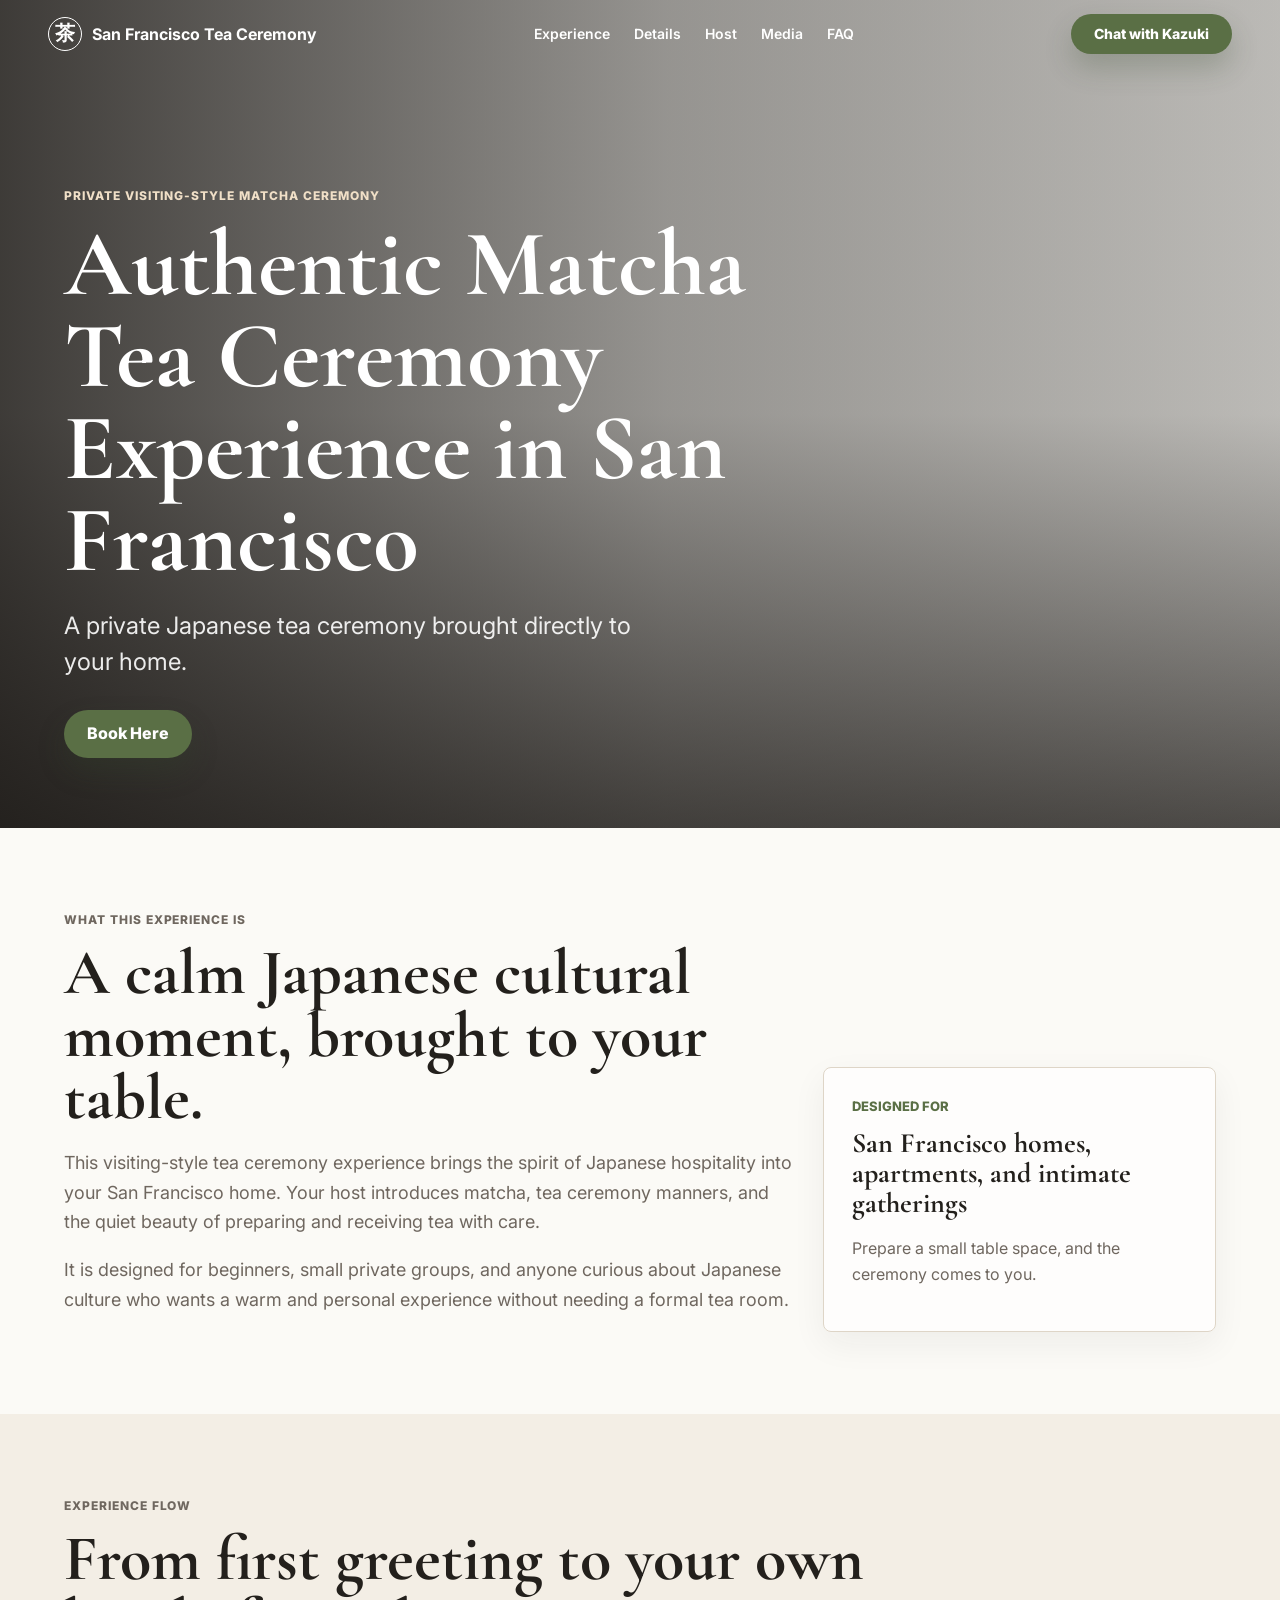
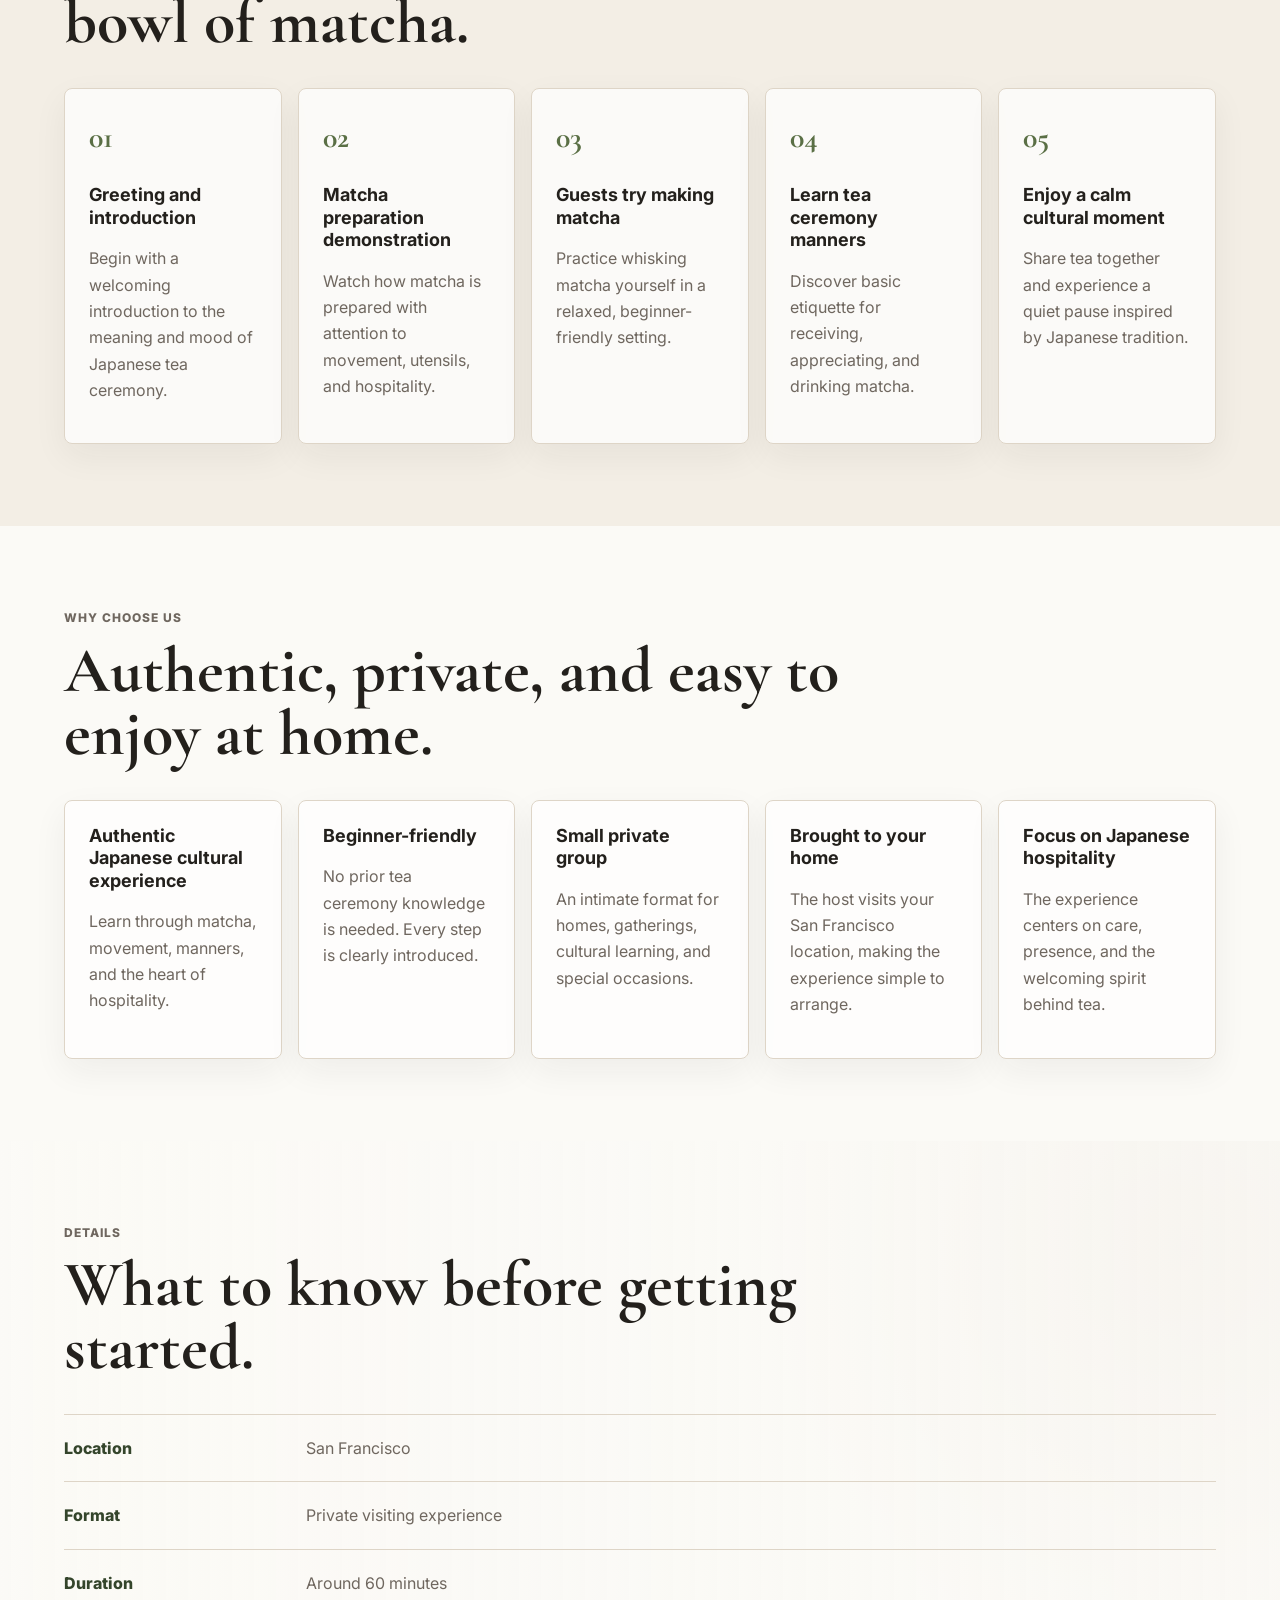
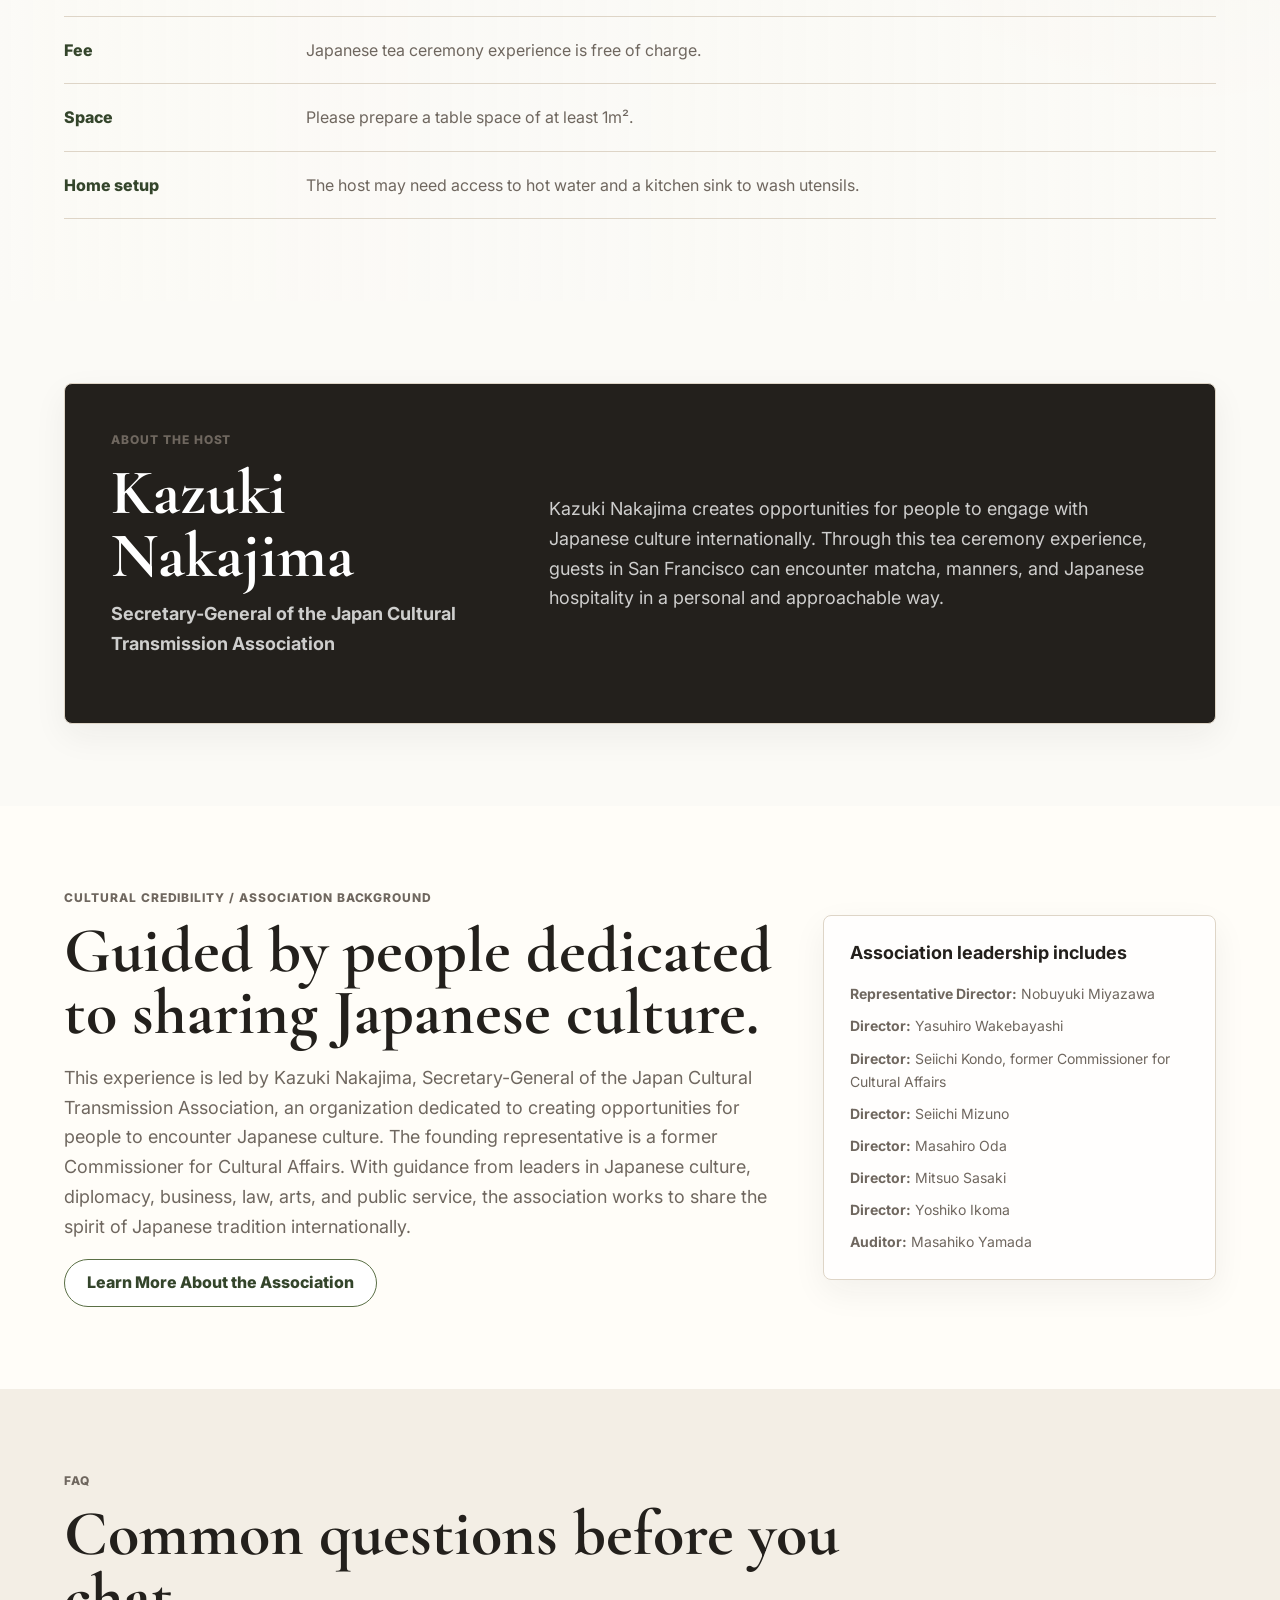
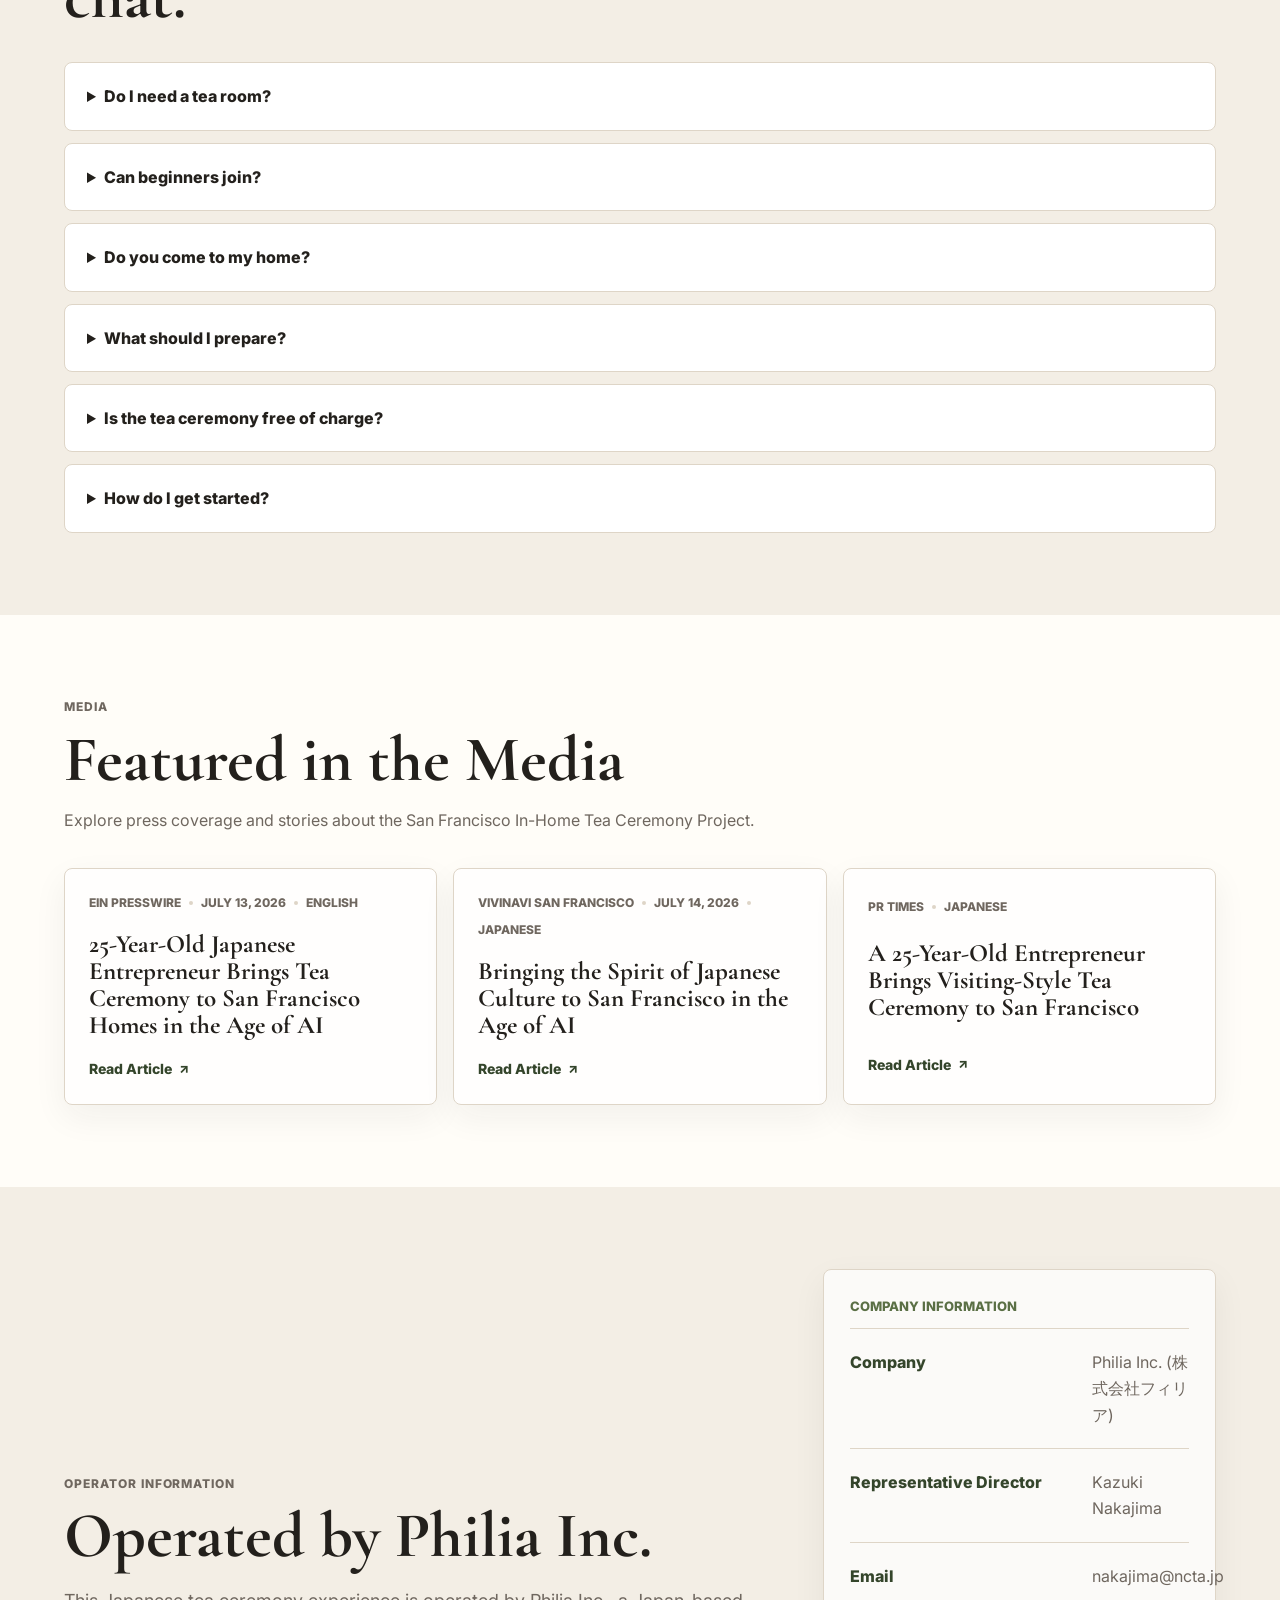
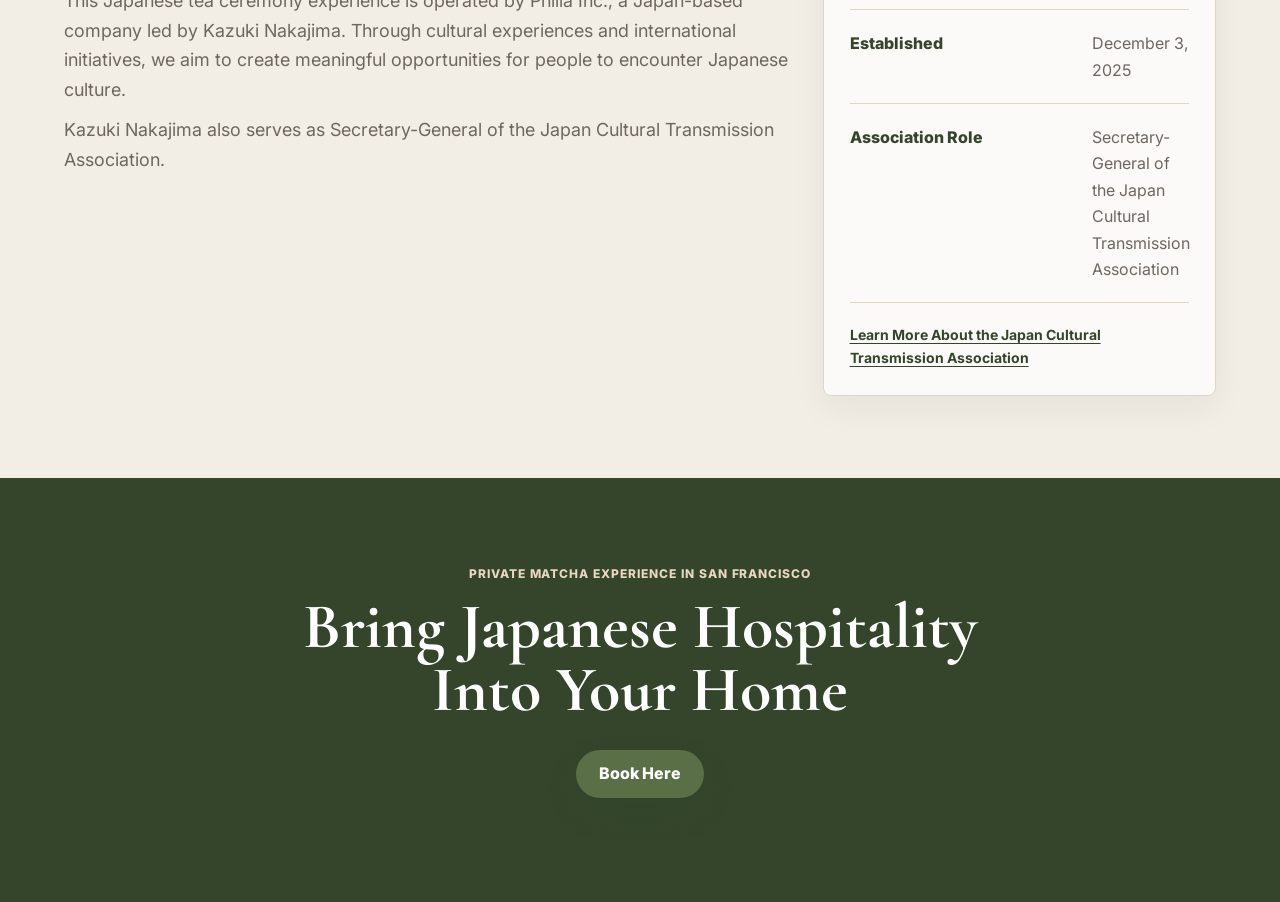
==== commit 30c3a962: "add media page" ====
--- a/index.html
+++ b/index.html
@@ -36,6 +36,7 @@
         <a href="#experience">Experience</a>
         <a href="#details">Details</a>
         <a href="#host">Host</a>
+        <a href="#media">Media</a>
         <a href="#faq">FAQ</a>
       </nav>
       <button class="button button-small" type="button" data-chat-trigger>Chat with Kazuki</button>
@@ -257,6 +258,15 @@
         </div>
       </section>
 
+      <section id="media" class="section media-section" aria-labelledby="media-title">
+        <div class="section-heading">
+          <p class="eyebrow">Media</p>
+          <h2 id="media-title">Featured in the Media</h2>
+          <p>Explore press coverage and stories about the San Francisco In-Home Tea Ceremony Project.</p>
+        </div>
+        <div class="media-grid" aria-label="Media coverage articles"></div>
+      </section>
+
       <section class="section company-section" aria-labelledby="company-title">
         <div class="section-copy">
           <p class="eyebrow">Operator information</p>
@@ -304,7 +314,7 @@
       <section class="final-cta" aria-labelledby="final-title">
         <p class="eyebrow">Private matcha experience in San Francisco</p>
         <h2 id="final-title">Bring Japanese Hospitality Into Your Home</h2>
-        <button class="button button-primary" type="button" data-chat-trigger>Chat with Kazuki</button>
+        <a class="button button-primary" href="https://www.supersaas.jp/schedule/tea_ceremony" target="_blank" rel="noopener">Book Here</a>
       </section>
     </main>
 
--- a/style.css
+++ b/style.css
@@ -373,6 +373,80 @@
 
 .association-section {
   background: #fffdf8;
+}
+
+.media-section {
+  background: #fffdf8;
+}
+
+.media-grid {
+  display: grid;
+  gap: 16px;
+}
+
+.media-card {
+  min-width: 0;
+  border: 1px solid var(--line);
+  border-radius: 8px;
+  background: rgba(255, 255, 255, 0.78);
+  box-shadow: 0 12px 34px rgba(35, 32, 28, 0.06);
+}
+
+.media-card-link {
+  display: grid;
+  min-height: 100%;
+  gap: 18px;
+  padding: 24px;
+}
+
+.media-meta {
+  display: flex;
+  flex-wrap: wrap;
+  gap: 8px;
+  color: var(--muted);
+  font-size: 12px;
+  font-weight: 800;
+  text-transform: uppercase;
+}
+
+.media-meta span,
+.media-meta time {
+  display: inline-flex;
+  align-items: center;
+}
+
+.media-meta span:not(:last-child)::after,
+.media-meta time:not(:last-child)::after {
+  content: "";
+  width: 4px;
+  height: 4px;
+  margin-left: 8px;
+  border-radius: 50%;
+  background: var(--line);
+}
+
+.media-card h3 {
+  margin: 0;
+  font-family: var(--serif);
+  font-size: 25px;
+  line-height: 1.08;
+}
+
+.media-read-more {
+  display: inline-flex;
+  align-items: center;
+  gap: 7px;
+  color: var(--matcha-dark);
+  font-size: 14px;
+  font-weight: 800;
+}
+
+.external-indicator {
+  font-size: 13px;
+}
+
+.media-card-link:hover .media-read-more {
+  color: var(--matcha);
 }
 
 .board-card,
@@ -502,6 +576,10 @@
     grid-template-columns: repeat(5, minmax(0, 1fr));
   }
 
+  .media-grid {
+    grid-template-columns: repeat(3, minmax(0, 1fr));
+  }
+
   .details-list div {
     grid-template-columns: 220px minmax(0, 1fr);
     gap: 22px;
@@ -542,6 +620,12 @@
 
   .button-secondary {
     display: none;
+  }
+}
+
+@media (min-width: 720px) and (max-width: 1040px) {
+  .media-grid {
+    grid-template-columns: repeat(2, minmax(0, 1fr));
   }
 }
 
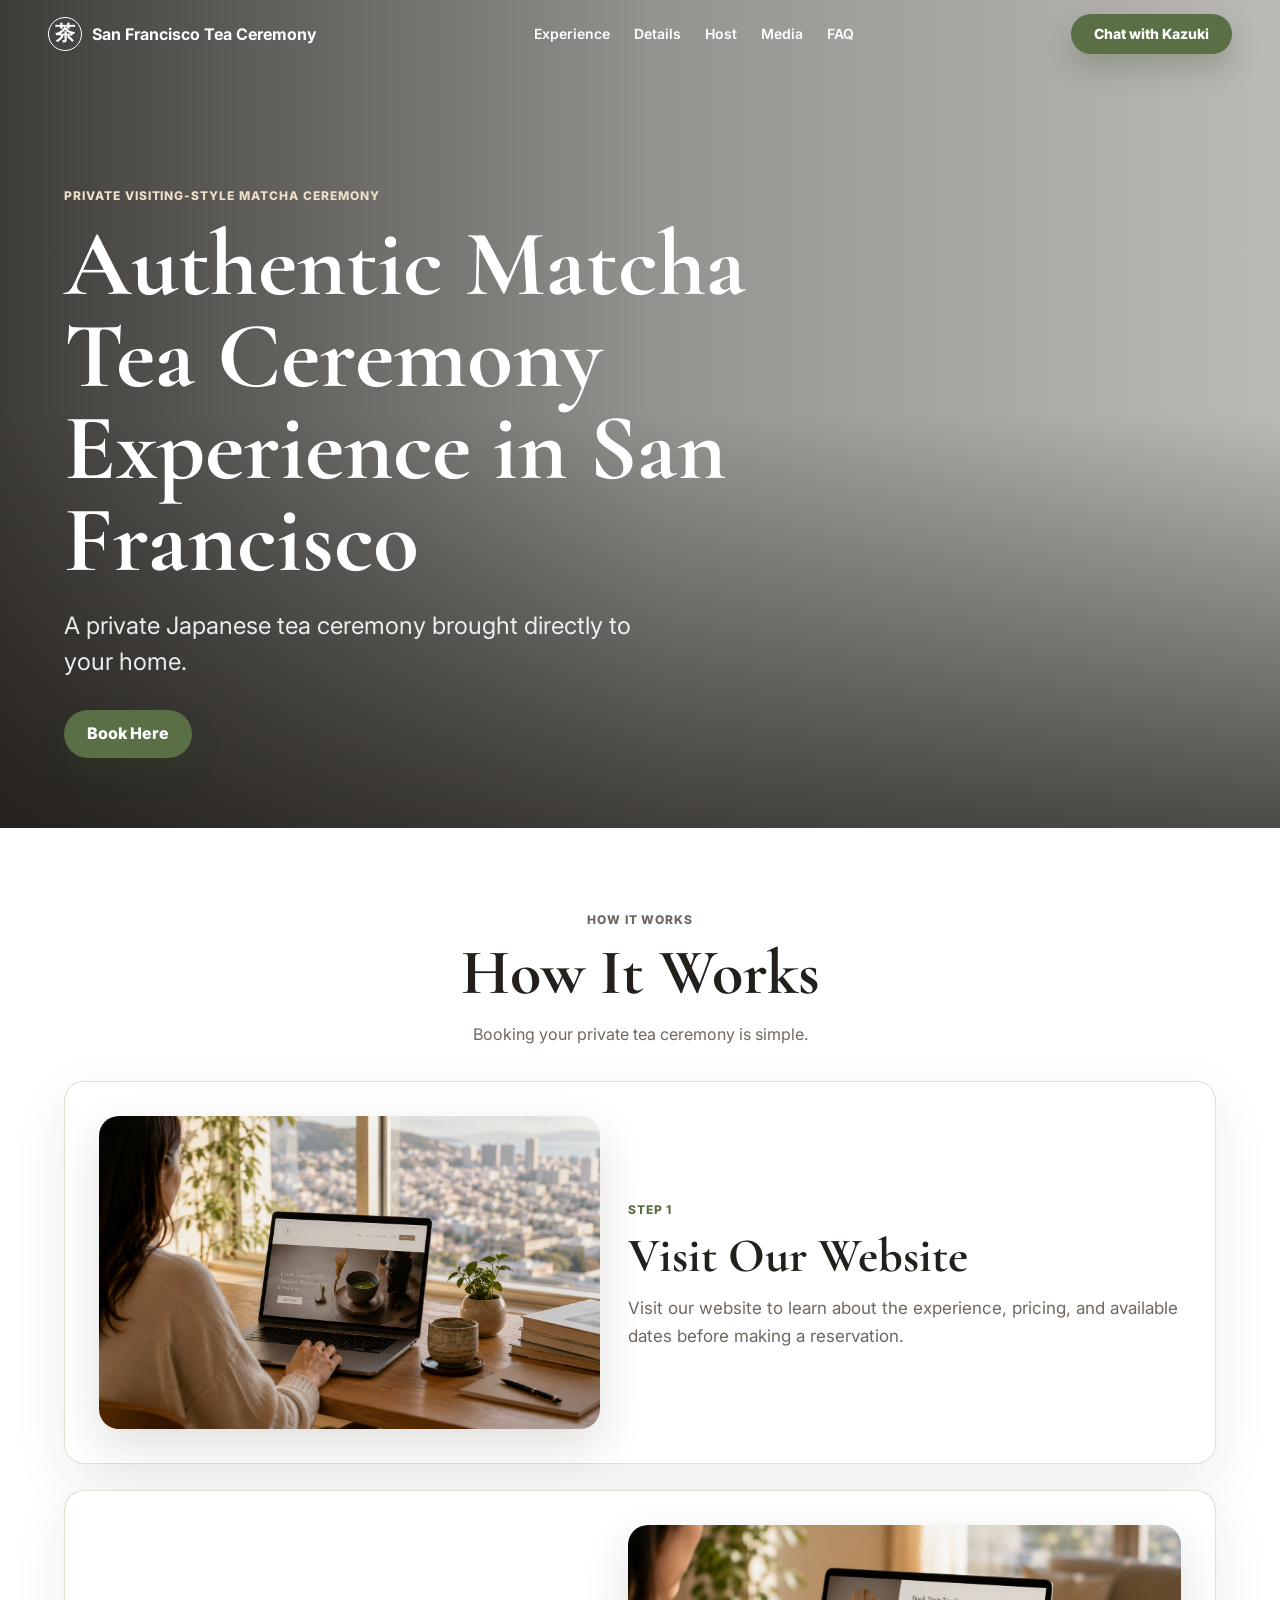
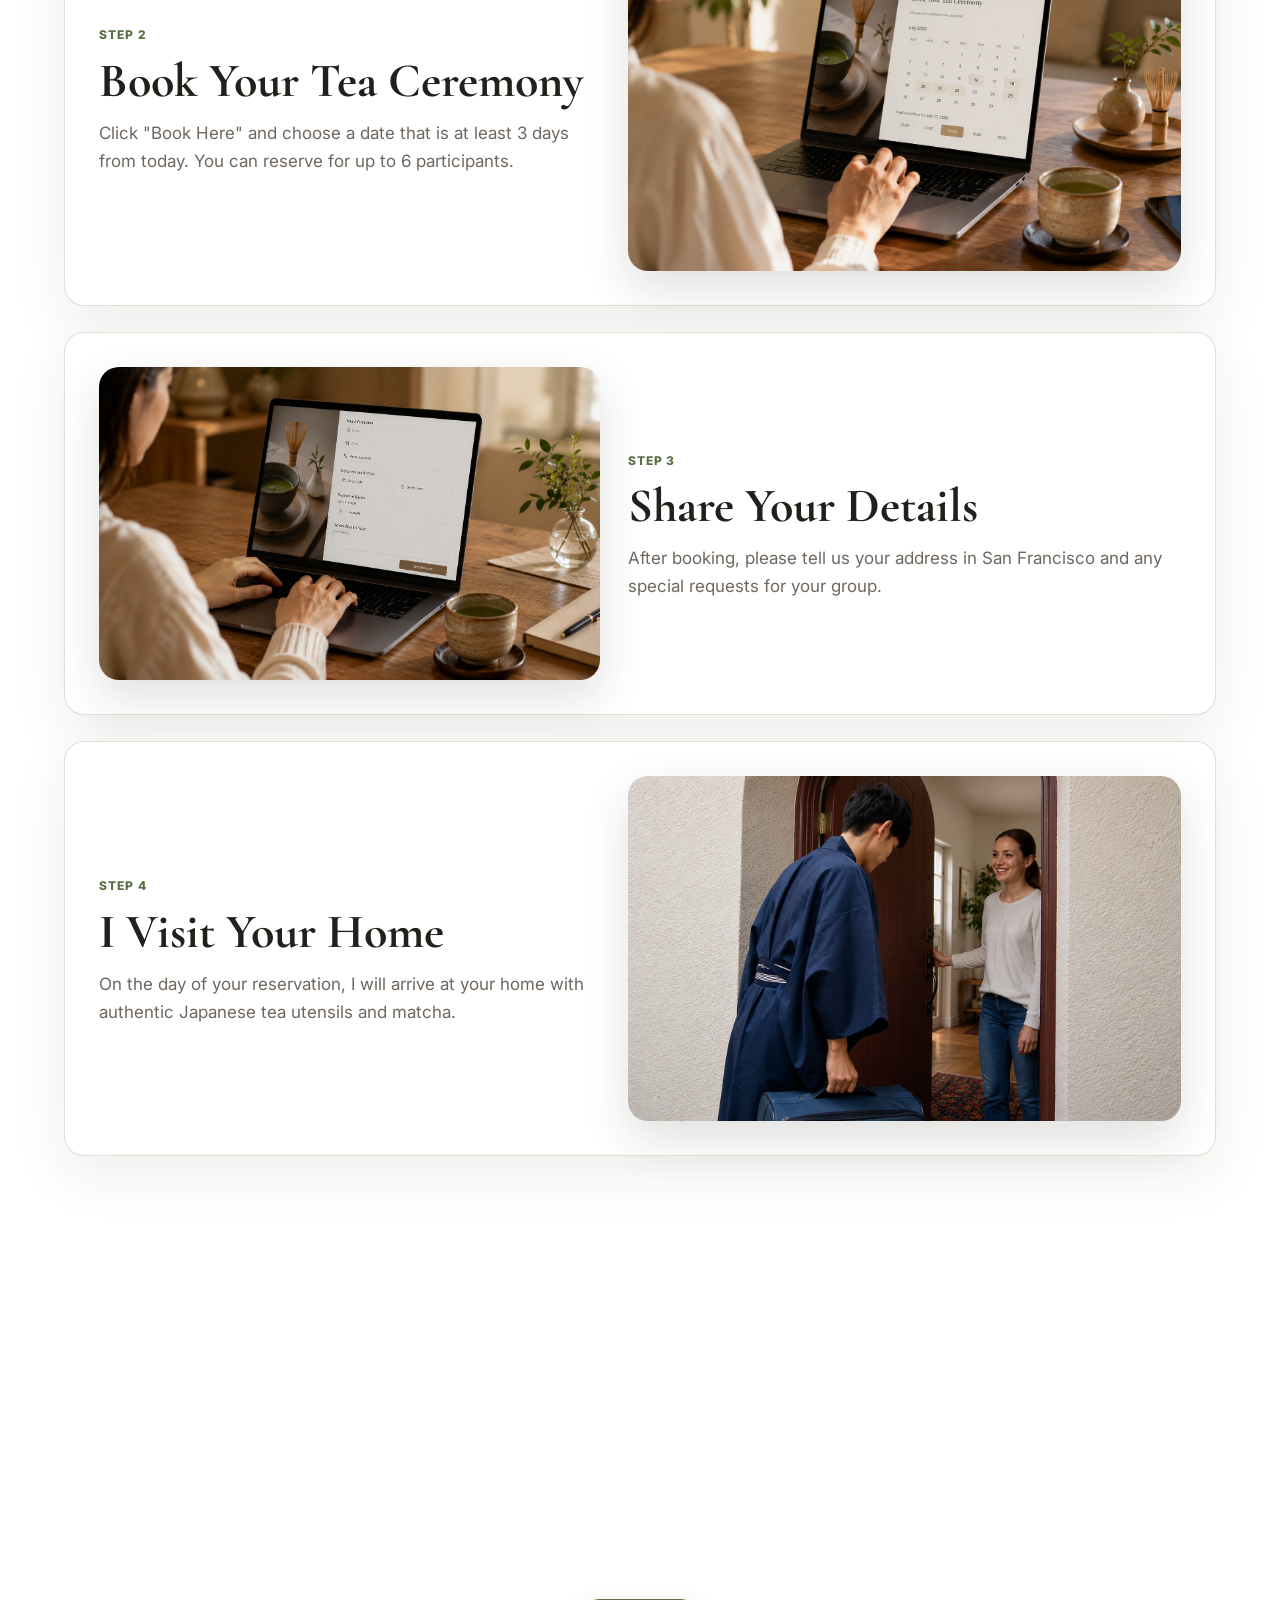
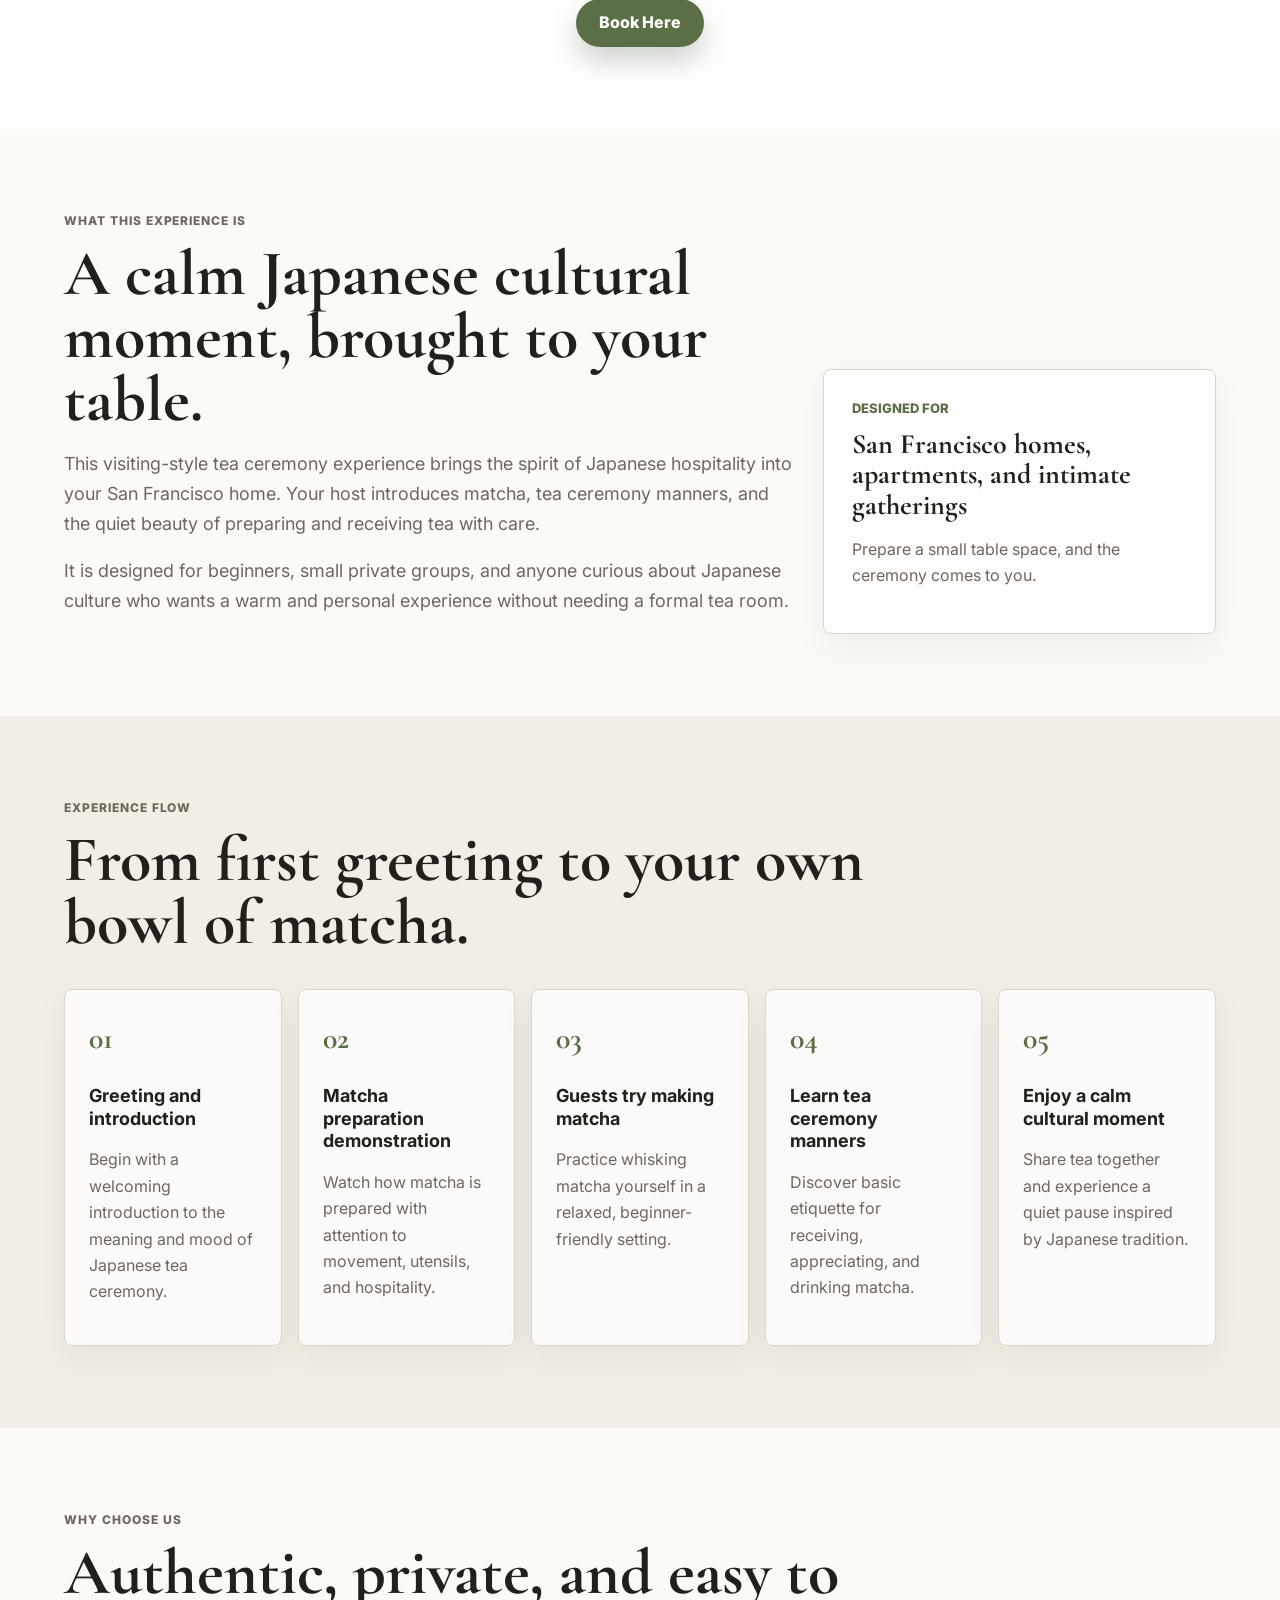
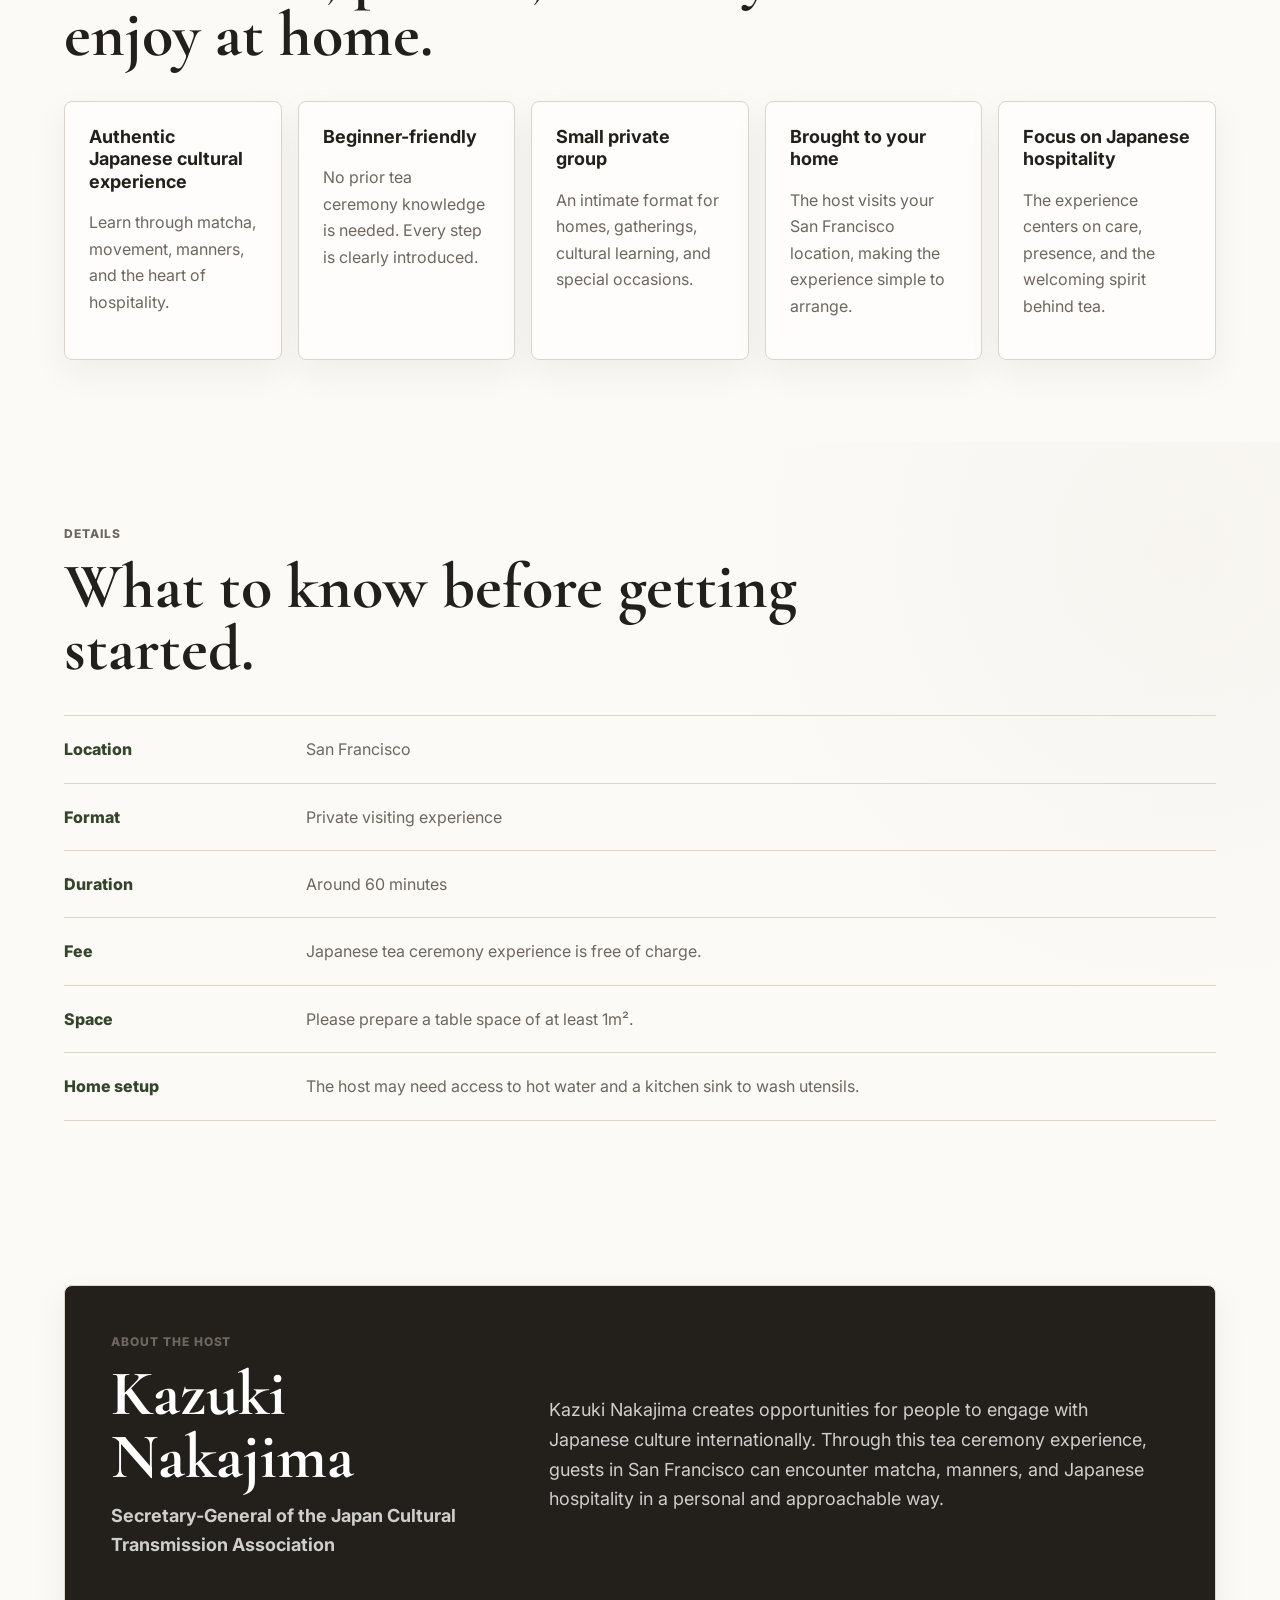
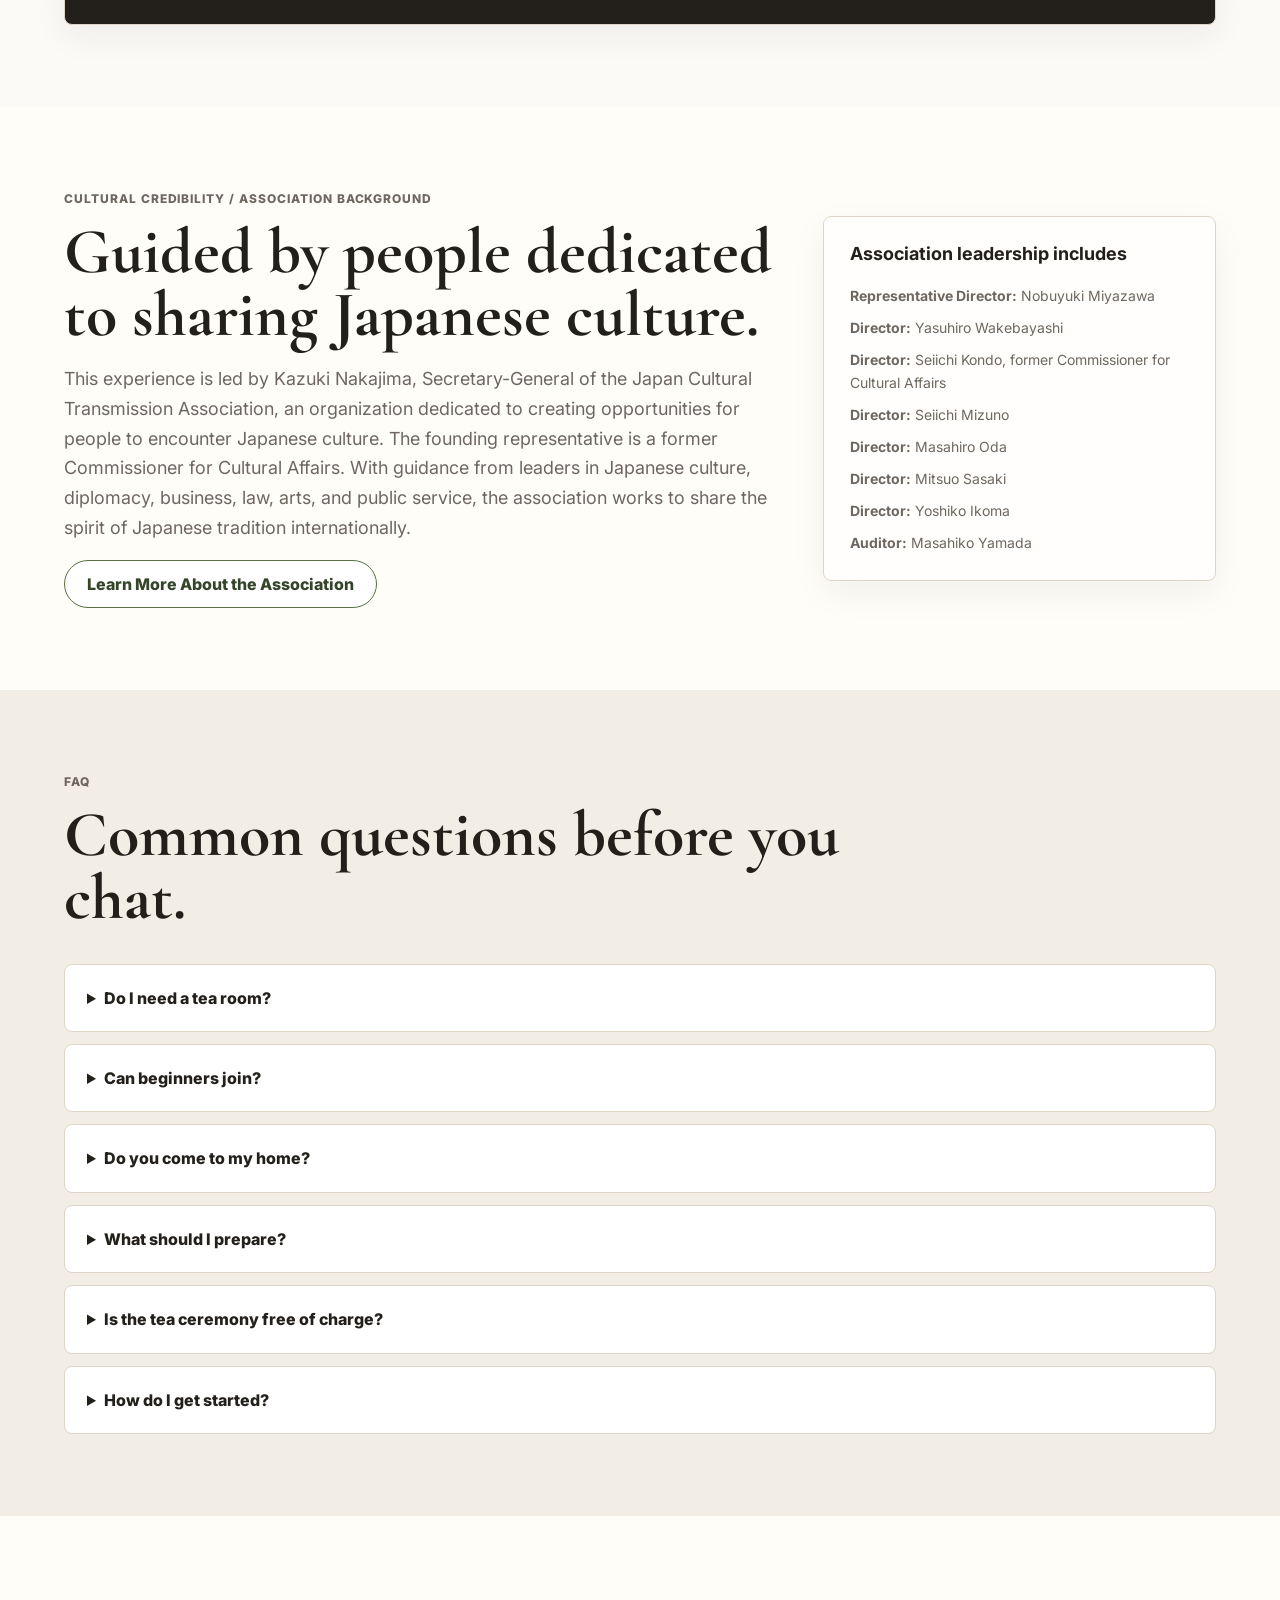
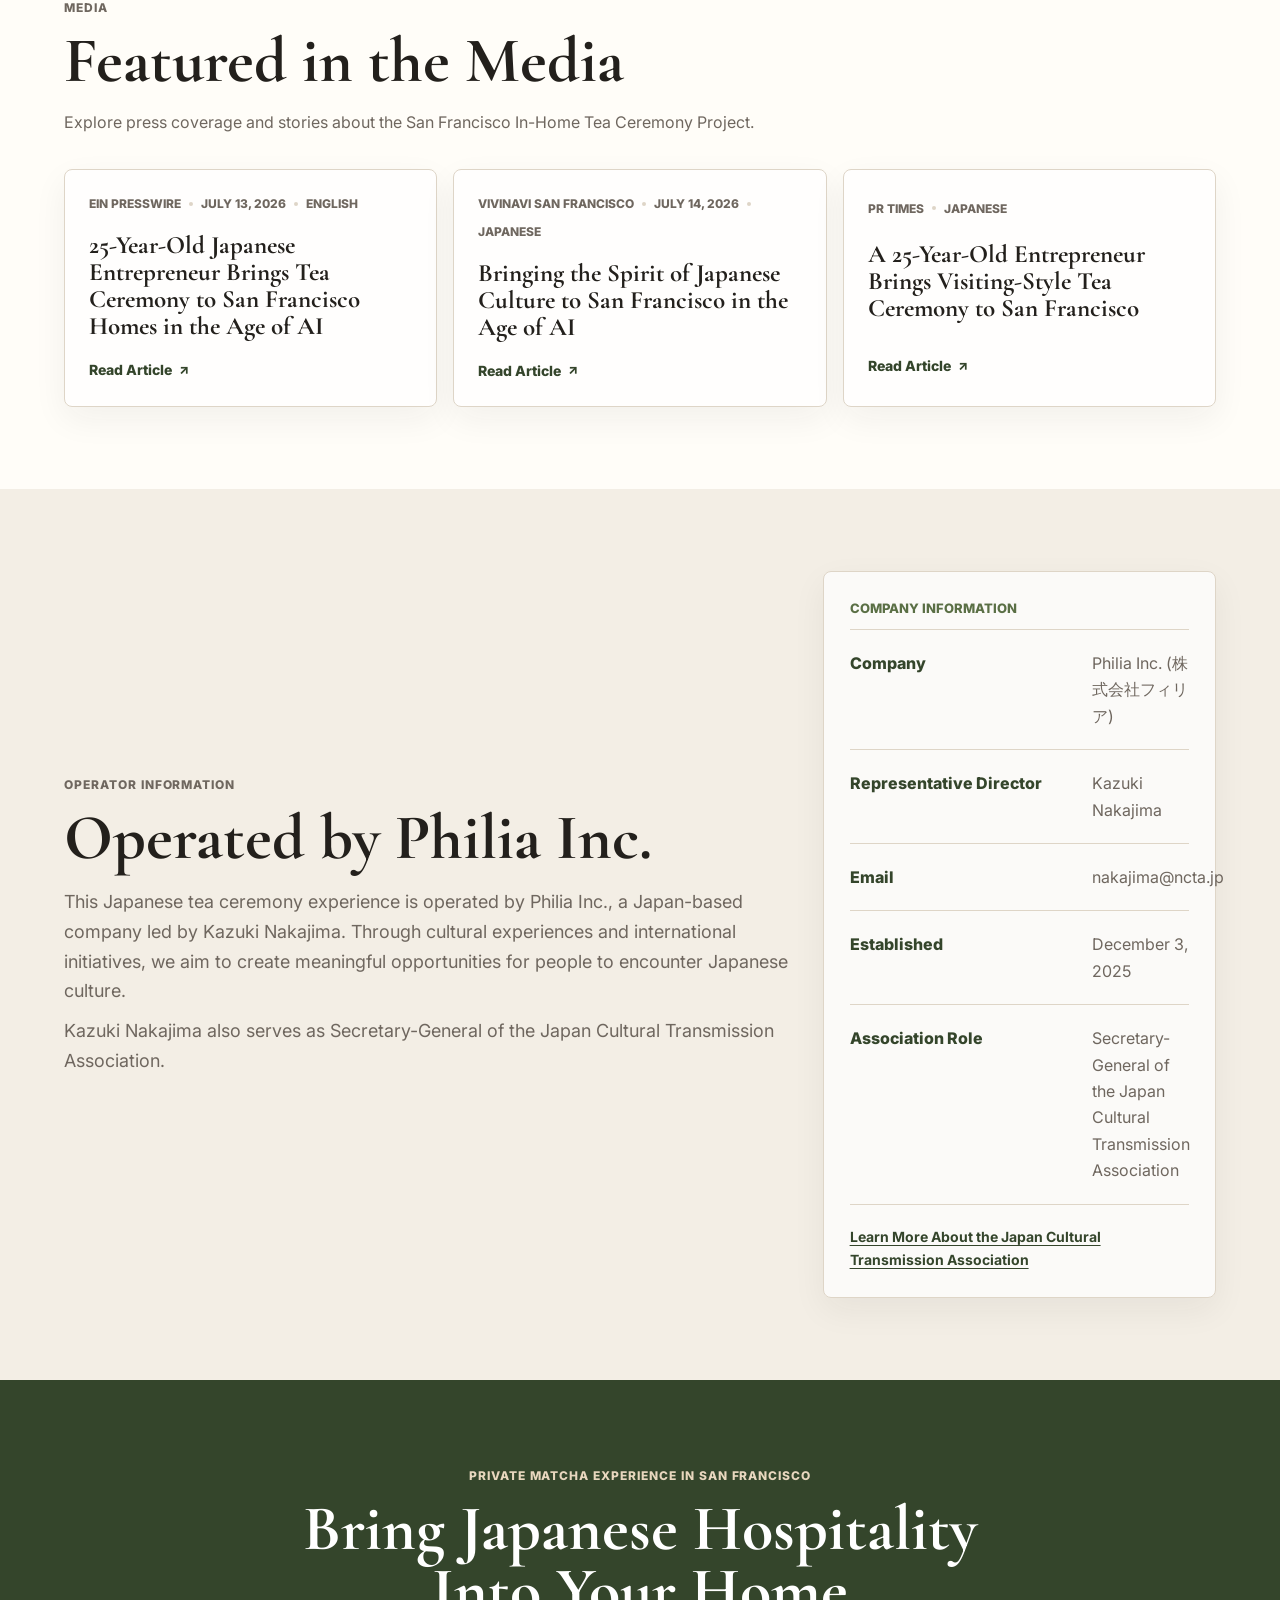
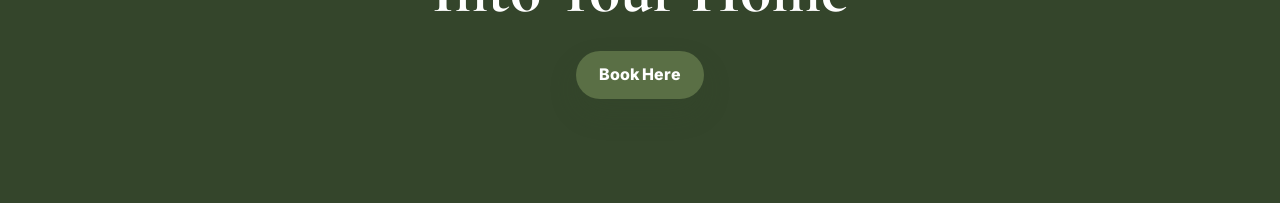
==== commit 4446cf61: "add how it works" ====
--- a/index.html
+++ b/index.html
@@ -62,6 +62,69 @@
         </div>
       </section>
 
+      <section id="how-it-works" class="section how-section" aria-labelledby="how-title">
+        <div class="section-heading how-heading">
+          <p class="eyebrow">How it works</p>
+          <h2 id="how-title">How It Works</h2>
+          <p>Booking your private tea ceremony is simple.</p>
+        </div>
+        <div class="how-steps">
+          <article class="how-step reveal-on-scroll">
+            <div class="how-image-wrap">
+              <img src="./image11.png" alt="Tea ceremony website shown during the first booking step" />
+            </div>
+            <div class="how-copy">
+              <span class="how-number">Step 1</span>
+              <h3>Visit Our Website</h3>
+              <p>Visit our website to learn about the experience, pricing, and available dates before making a reservation.</p>
+            </div>
+          </article>
+          <article class="how-step reveal-on-scroll">
+            <div class="how-image-wrap">
+              <img src="./image22.png" alt="Booking screen for choosing a tea ceremony date" />
+            </div>
+            <div class="how-copy">
+              <span class="how-number">Step 2</span>
+              <h3>Book Your Tea Ceremony</h3>
+              <p>Click "Book Here" and choose a date that is at least 3 days from today. You can reserve for up to 6 participants.</p>
+            </div>
+          </article>
+          <article class="how-step reveal-on-scroll">
+            <div class="how-image-wrap">
+              <img src="./image33.png" alt="Guest details shared after booking a private tea ceremony" />
+            </div>
+            <div class="how-copy">
+              <span class="how-number">Step 3</span>
+              <h3>Share Your Details</h3>
+              <p>After booking, please tell us your address in San Francisco and any special requests for your group.</p>
+            </div>
+          </article>
+          <article class="how-step reveal-on-scroll">
+            <div class="how-image-wrap">
+              <img src="./image44.png" alt="Host arriving with Japanese tea utensils and matcha" />
+            </div>
+            <div class="how-copy">
+              <span class="how-number">Step 4</span>
+              <h3>I Visit Your Home</h3>
+              <p>On the day of your reservation, I will arrive at your home with authentic Japanese tea utensils and matcha.</p>
+            </div>
+          </article>
+          <article class="how-step reveal-on-scroll">
+            <div class="how-image-wrap">
+              <img src="./image55.png" alt="Guests enjoying a private Japanese tea ceremony at home" />
+            </div>
+            <div class="how-copy">
+              <span class="how-number">Step 5</span>
+              <h3>Enjoy the Tea Ceremony</h3>
+              <p>Relax and experience a private 60-minute Japanese tea ceremony together with your family or friends.</p>
+            </div>
+          </article>
+        </div>
+        <div class="how-cta">
+          <a class="button button-primary" href="https://www.supersaas.jp/schedule/tea_ceremony" target="_blank" rel="noopener">Book Here</a>
+        </div>
+      </section>
+
       <section id="experience" class="section intro-section" aria-labelledby="experience-title">
         <div class="section-copy">
           <p class="eyebrow">What this experience is</p>
--- a/style.css
+++ b/style.css
@@ -231,6 +231,86 @@
 
 .section {
   padding: 82px clamp(20px, 5vw, 72px);
+}
+
+.how-section {
+  background: var(--white);
+}
+
+.how-heading {
+  margin-right: auto;
+  margin-left: auto;
+  text-align: center;
+}
+
+.how-steps {
+  display: grid;
+  gap: 26px;
+}
+
+.how-step {
+  display: grid;
+  gap: 28px;
+  align-items: center;
+  padding: clamp(18px, 4vw, 34px);
+  border: 1px solid rgba(222, 213, 199, 0.78);
+  border-radius: 20px;
+  background: var(--white);
+  box-shadow: 0 18px 56px rgba(35, 32, 28, 0.08);
+  opacity: 0;
+  transform: translateY(24px);
+  transition: opacity 700ms ease, transform 700ms ease;
+}
+
+.how-step.is-visible {
+  opacity: 1;
+  transform: translateY(0);
+}
+
+.how-image-wrap {
+  min-width: 0;
+}
+
+.how-image-wrap img {
+  display: block;
+  width: 100%;
+  aspect-ratio: 16 / 10;
+  border-radius: 20px;
+  object-fit: cover;
+  box-shadow: 0 18px 46px rgba(35, 32, 28, 0.14);
+}
+
+.how-copy {
+  max-width: 560px;
+}
+
+.how-number {
+  display: inline-flex;
+  margin-bottom: 12px;
+  color: var(--matcha);
+  font-size: 12px;
+  font-weight: 800;
+  letter-spacing: 0.08em;
+  text-transform: uppercase;
+}
+
+.how-copy h3 {
+  margin-bottom: 14px;
+  font-family: var(--serif);
+  font-size: clamp(32px, 4vw, 48px);
+  line-height: 1;
+}
+
+.how-copy p {
+  margin: 0;
+  color: var(--muted);
+  font-size: 17px;
+}
+
+.how-cta {
+  display: flex;
+  justify-content: center;
+  margin-top: 34px;
 }
 
 .intro-section,
@@ -568,6 +648,19 @@
     align-items: center;
   }
 
+  .how-step {
+    grid-template-columns: minmax(0, 0.95fr) minmax(0, 1.05fr);
+  }
+
+  .how-step:nth-child(even) .how-image-wrap {
+    order: 2;
+  }
+
+  .how-step:nth-child(even) .how-copy {
+    order: 1;
+    justify-self: end;
+  }
+
   .flow-grid {
     grid-template-columns: repeat(5, minmax(0, 1fr));
   }
@@ -616,6 +709,18 @@
 
   .hero-actions .button {
     width: 100%;
+  }
+
+  .how-section {
+    padding-top: 70px;
+  }
+
+  .how-step {
+    border-radius: 16px;
+  }
+
+  .how-image-wrap img {
+    border-radius: 20px;
   }
 
   .button-secondary {
@@ -640,4 +745,9 @@
   .hero-video video {
     animation: none;
   }
-}
+
+  .how-step {
+    opacity: 1;
+    transform: none;
+  }
+}
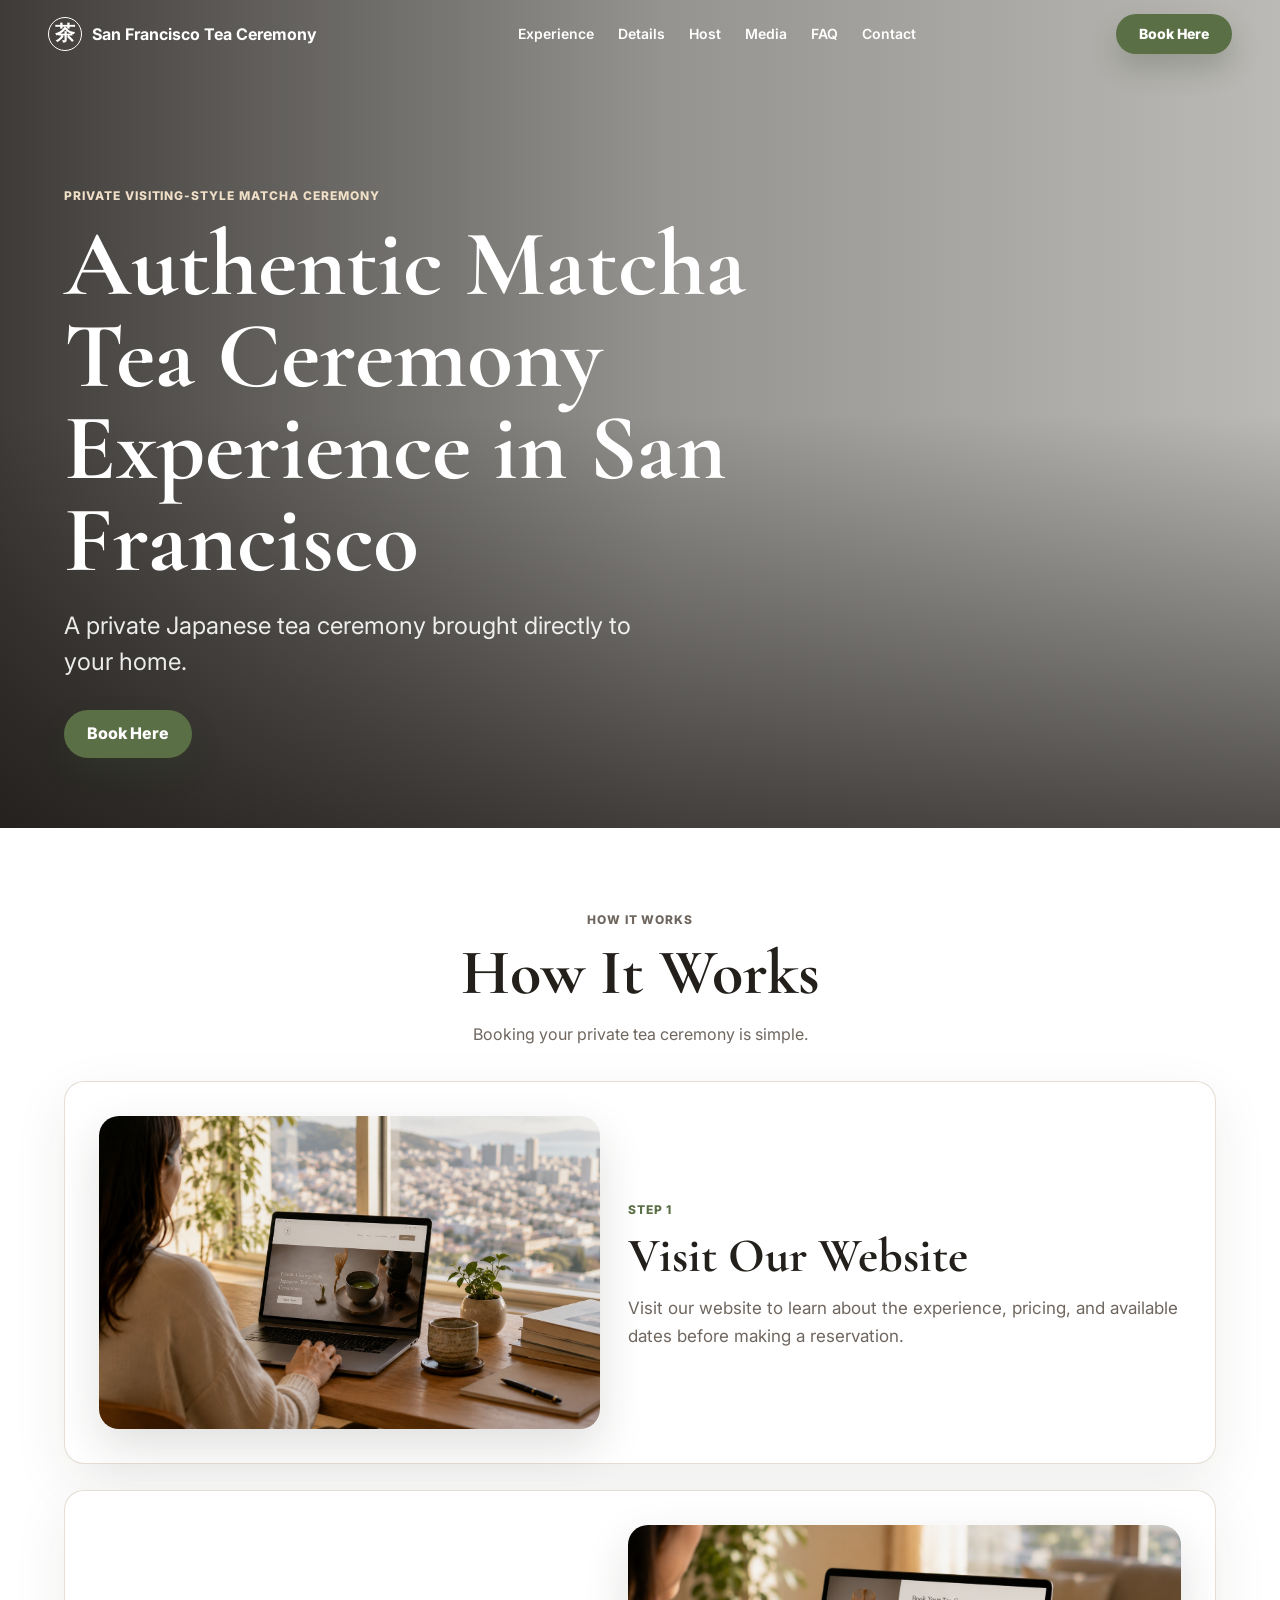
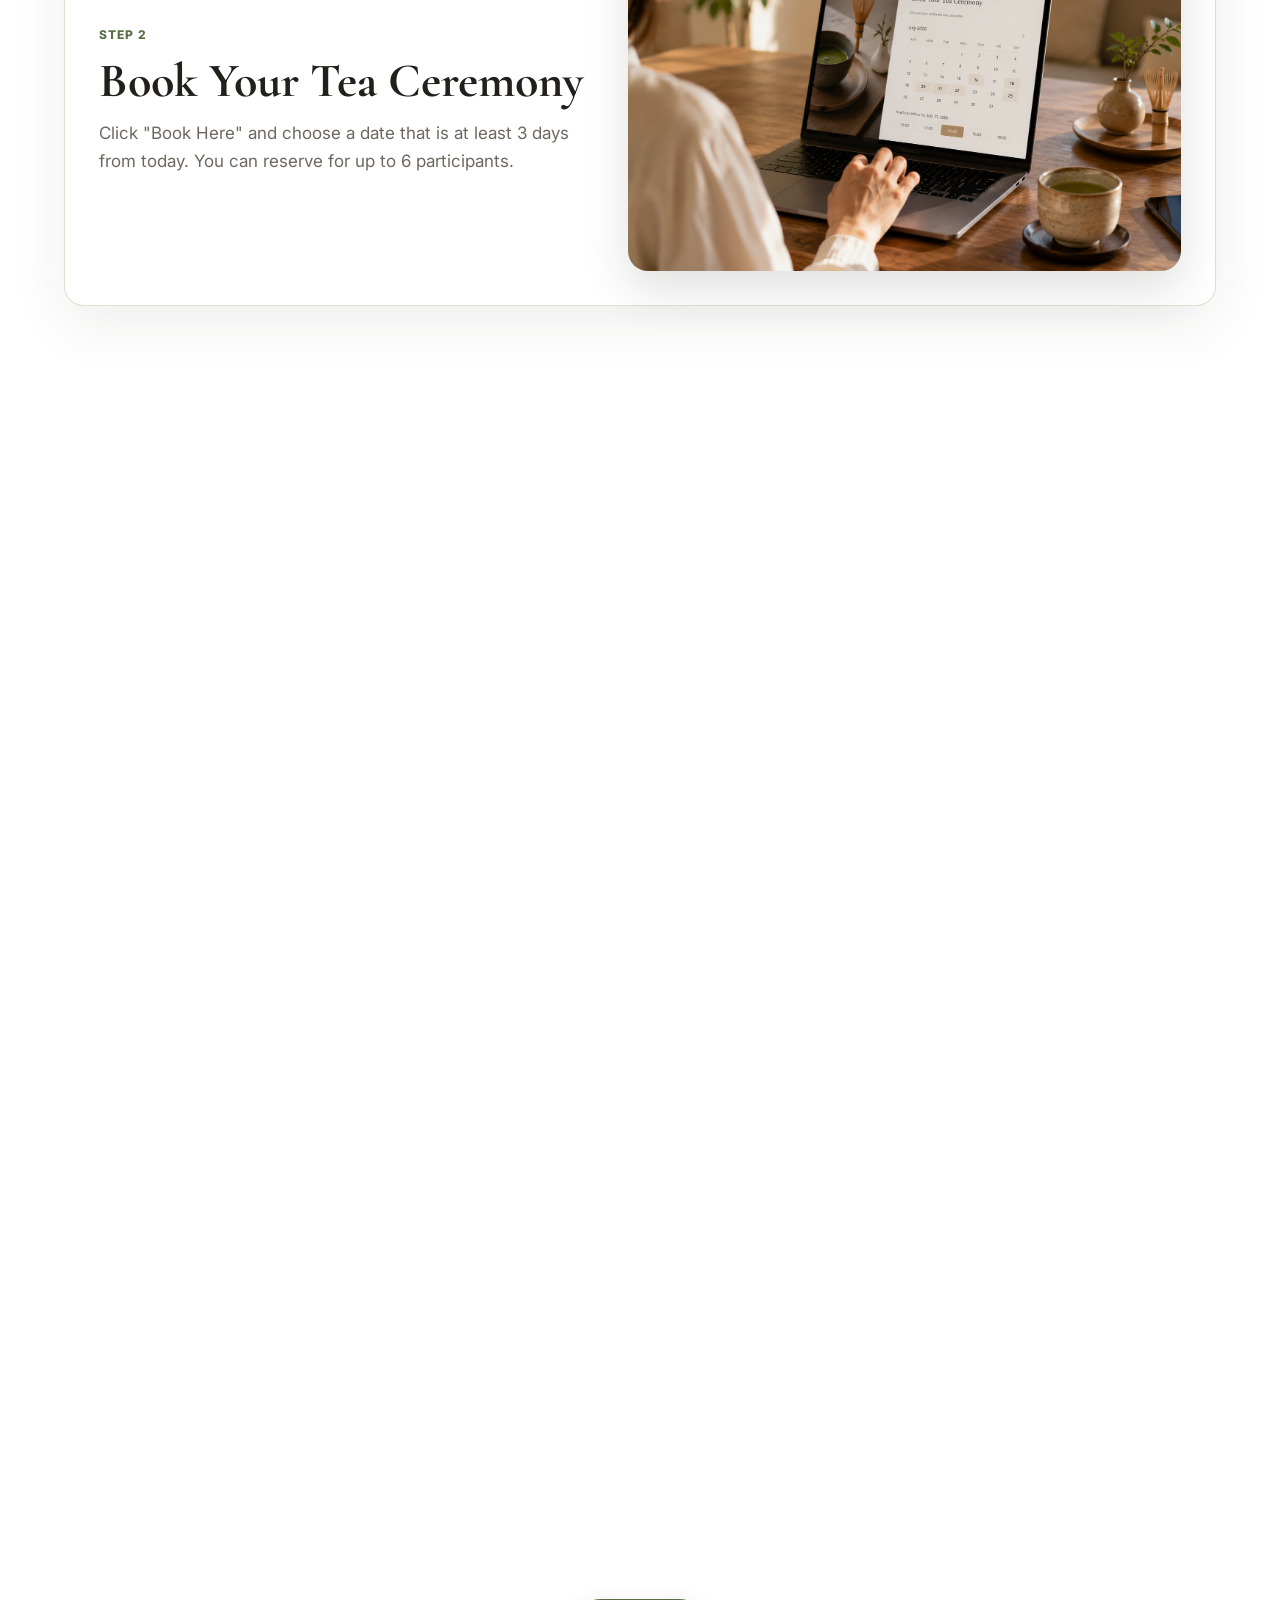
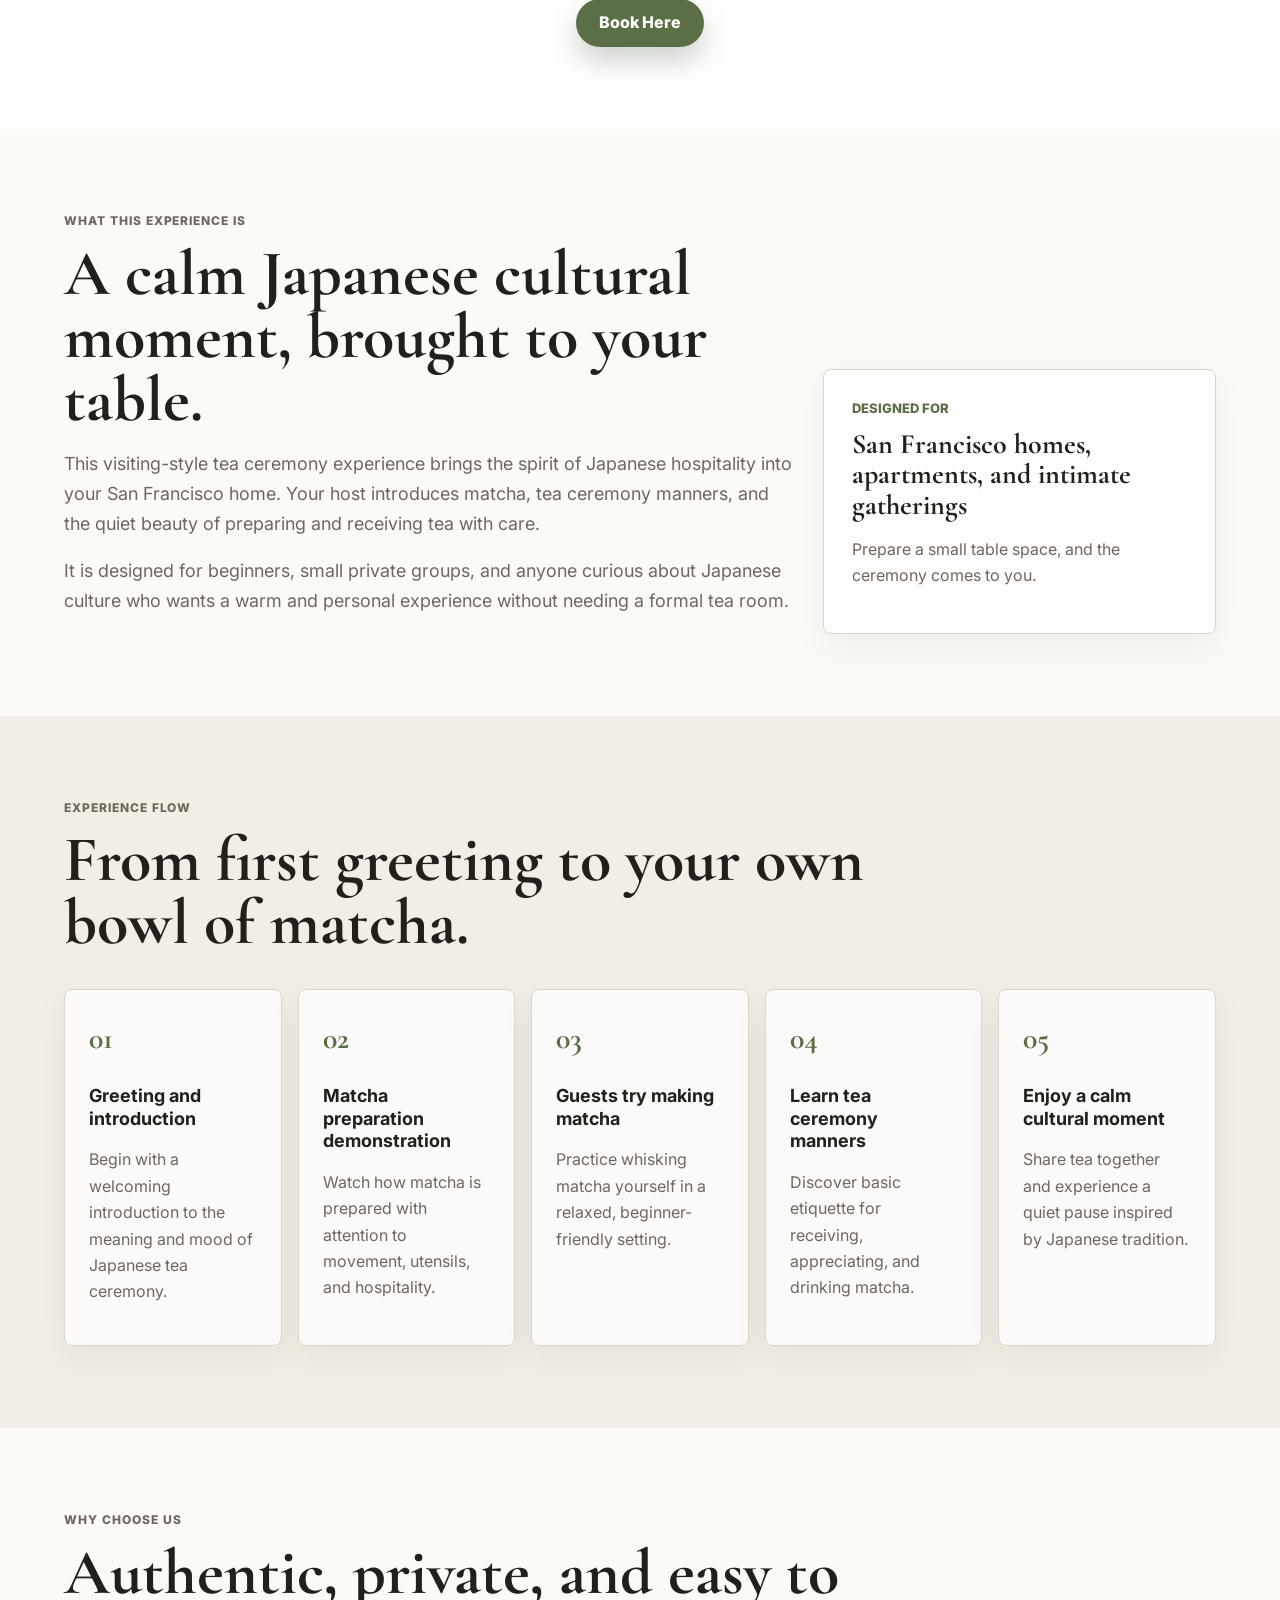
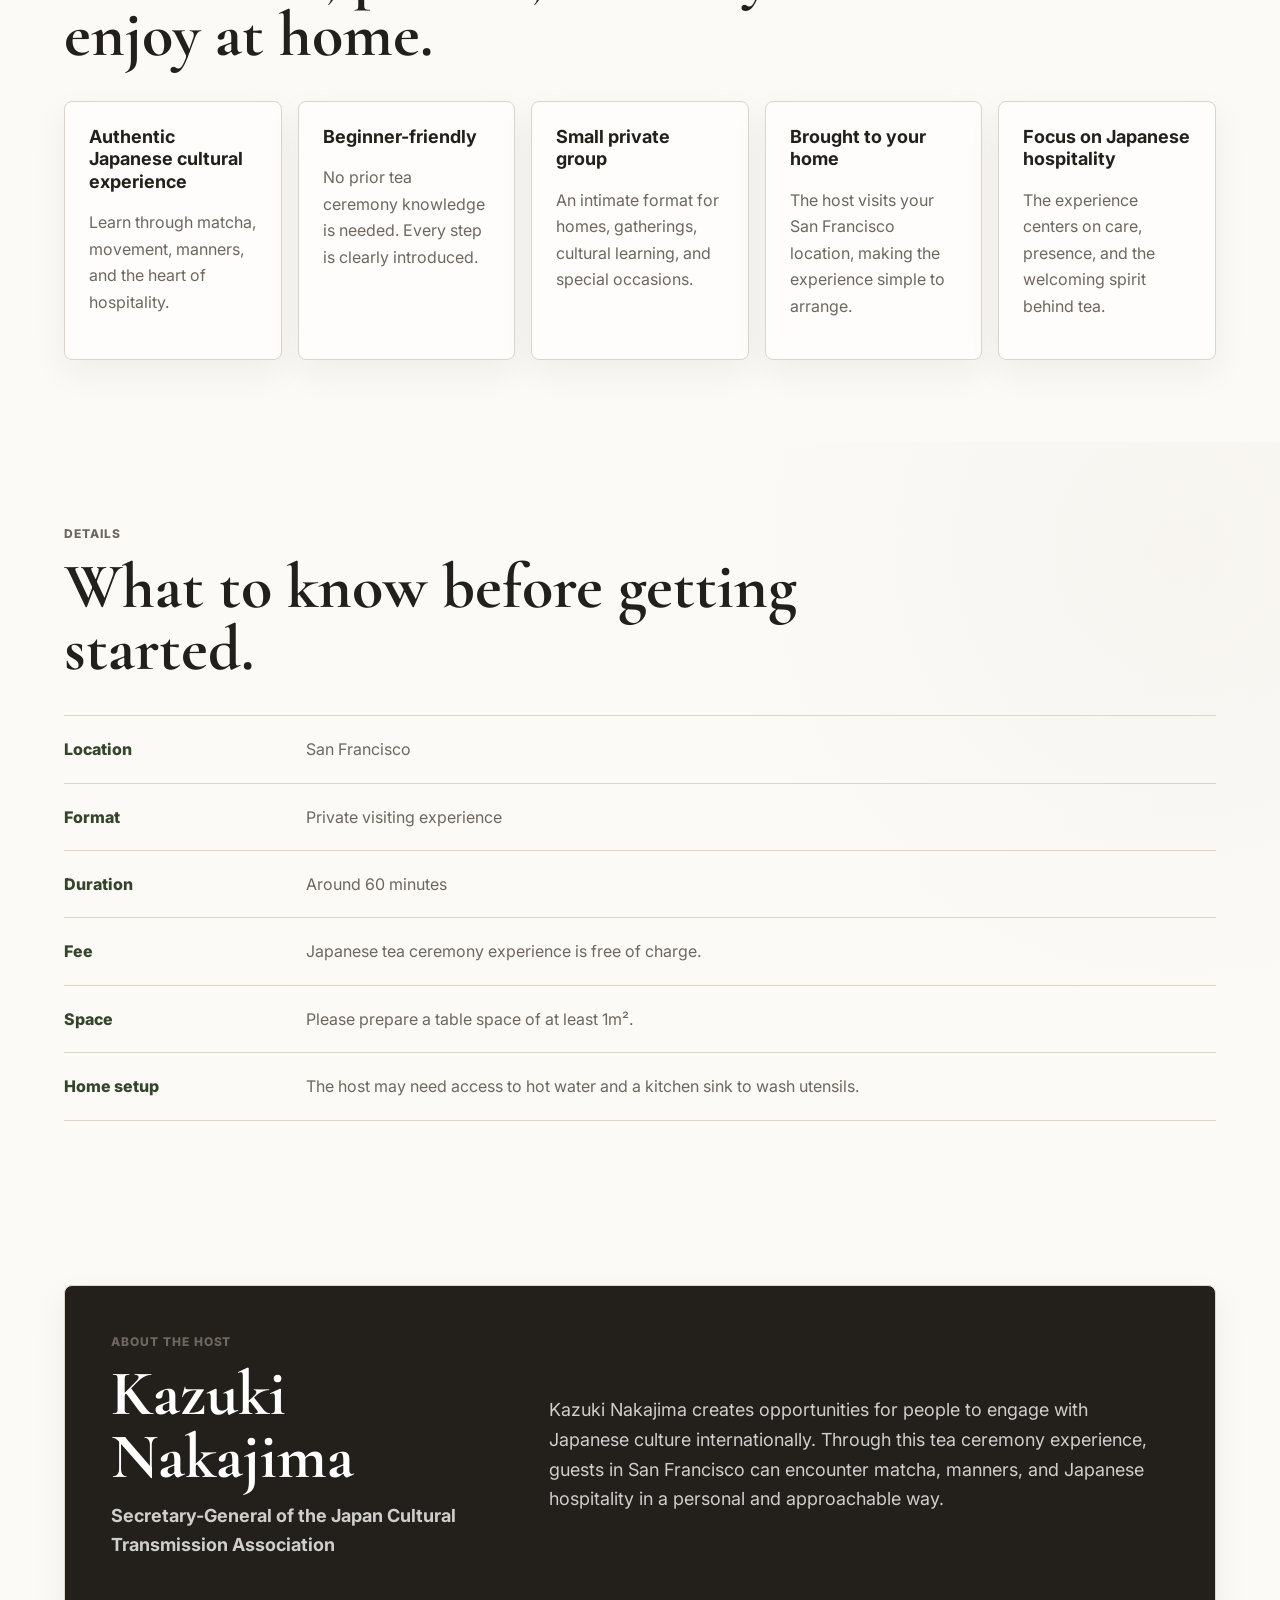
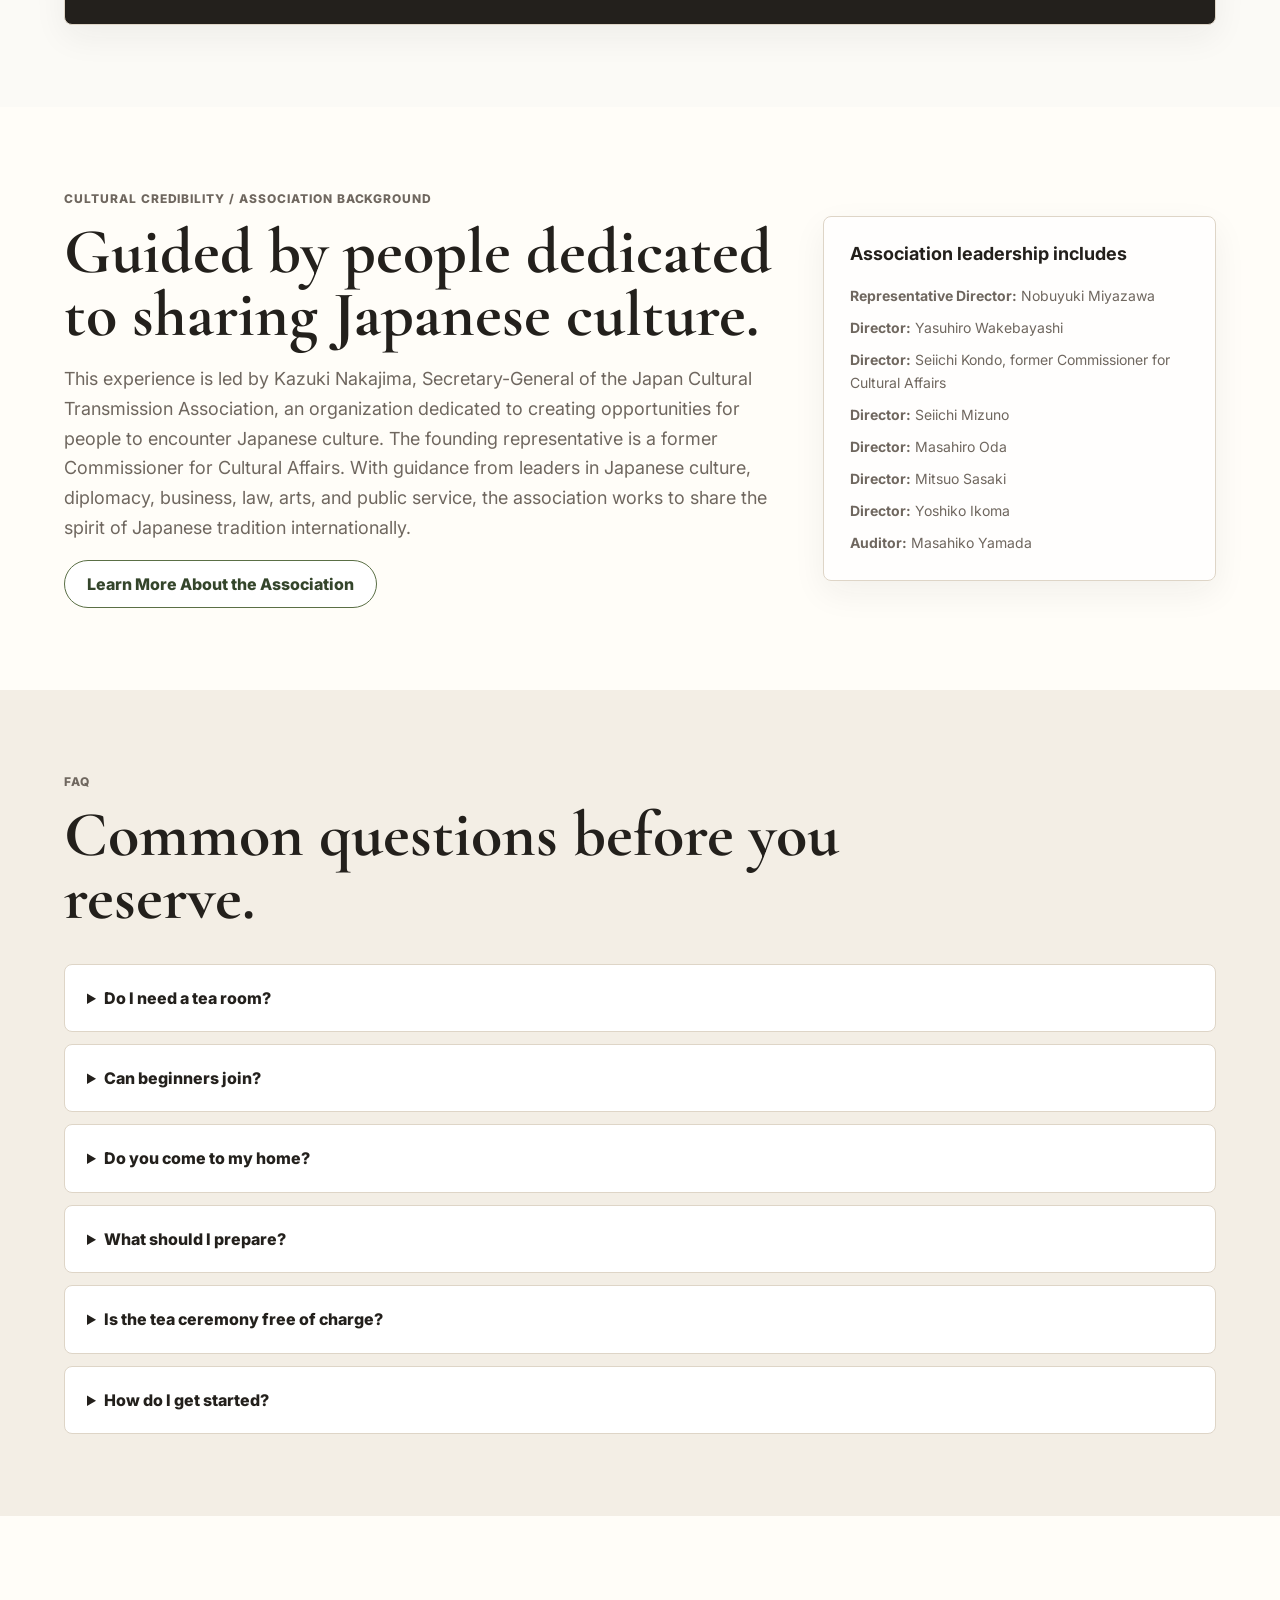
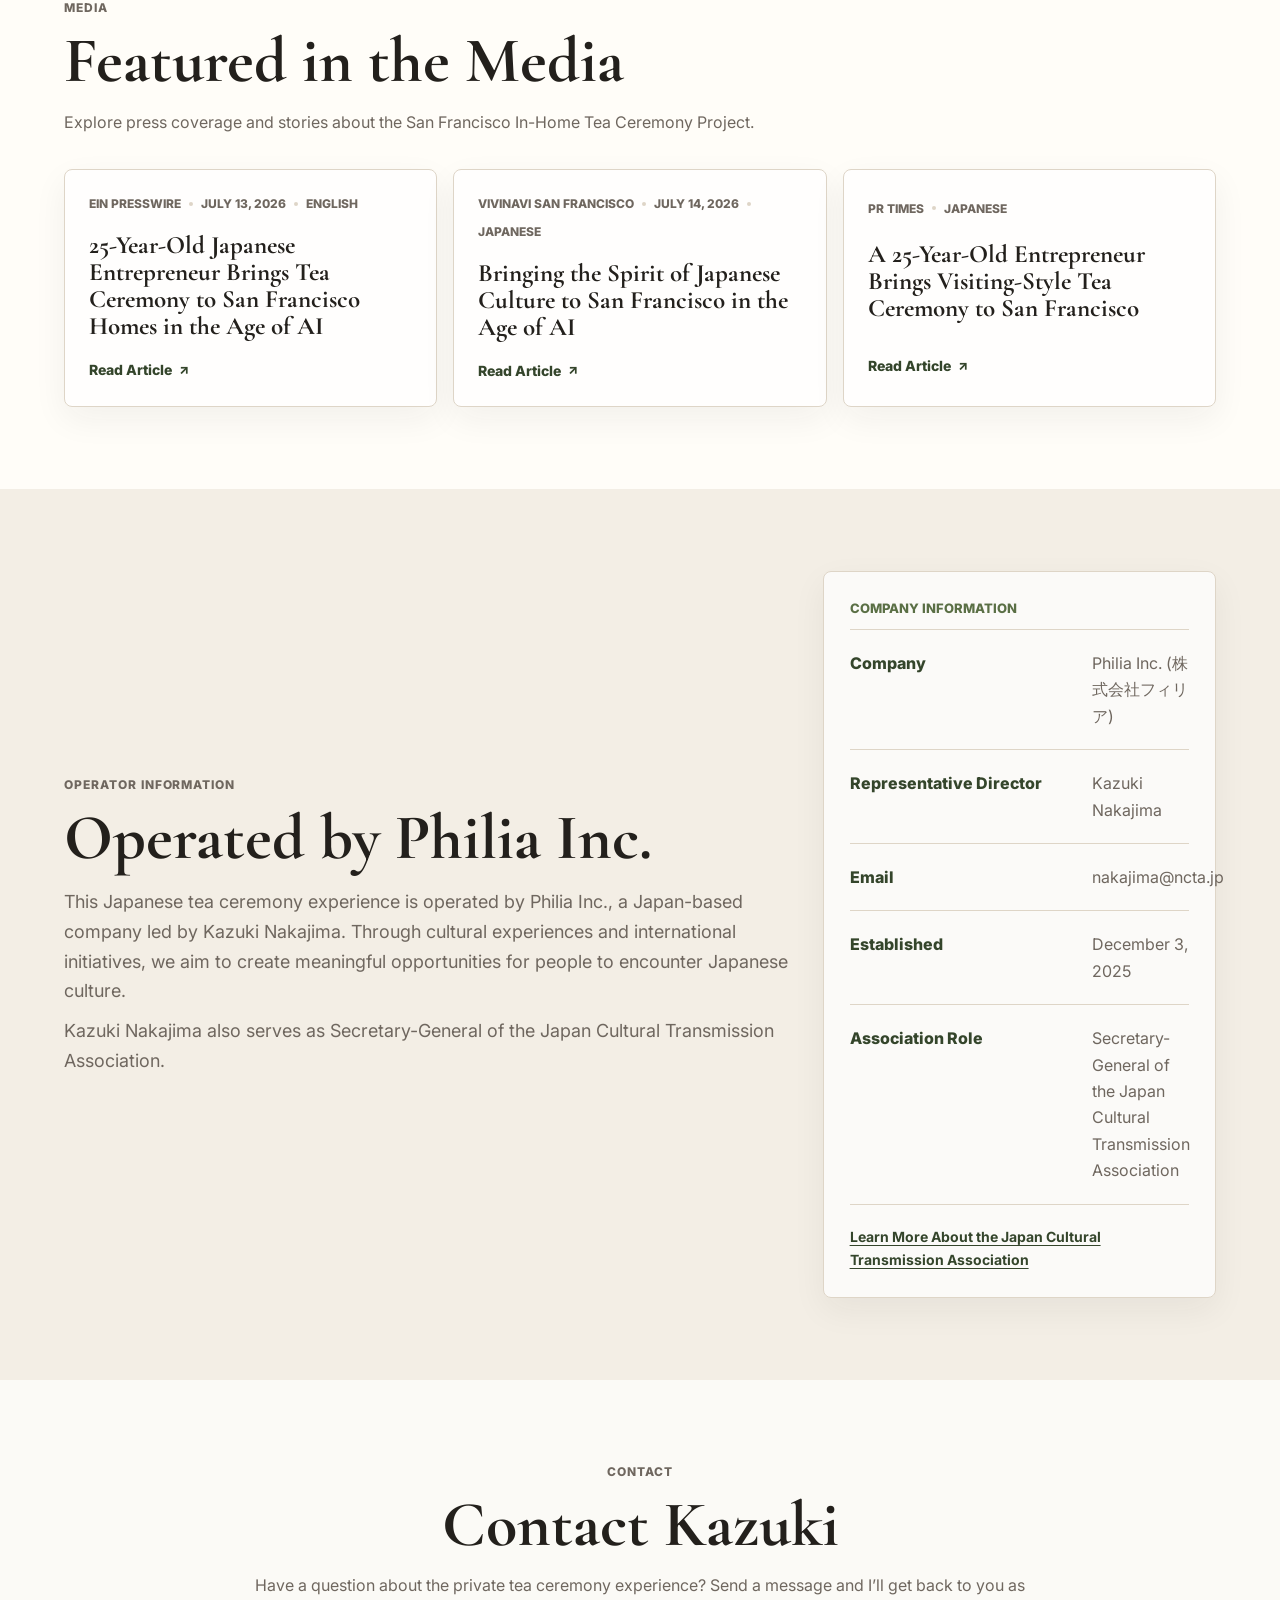
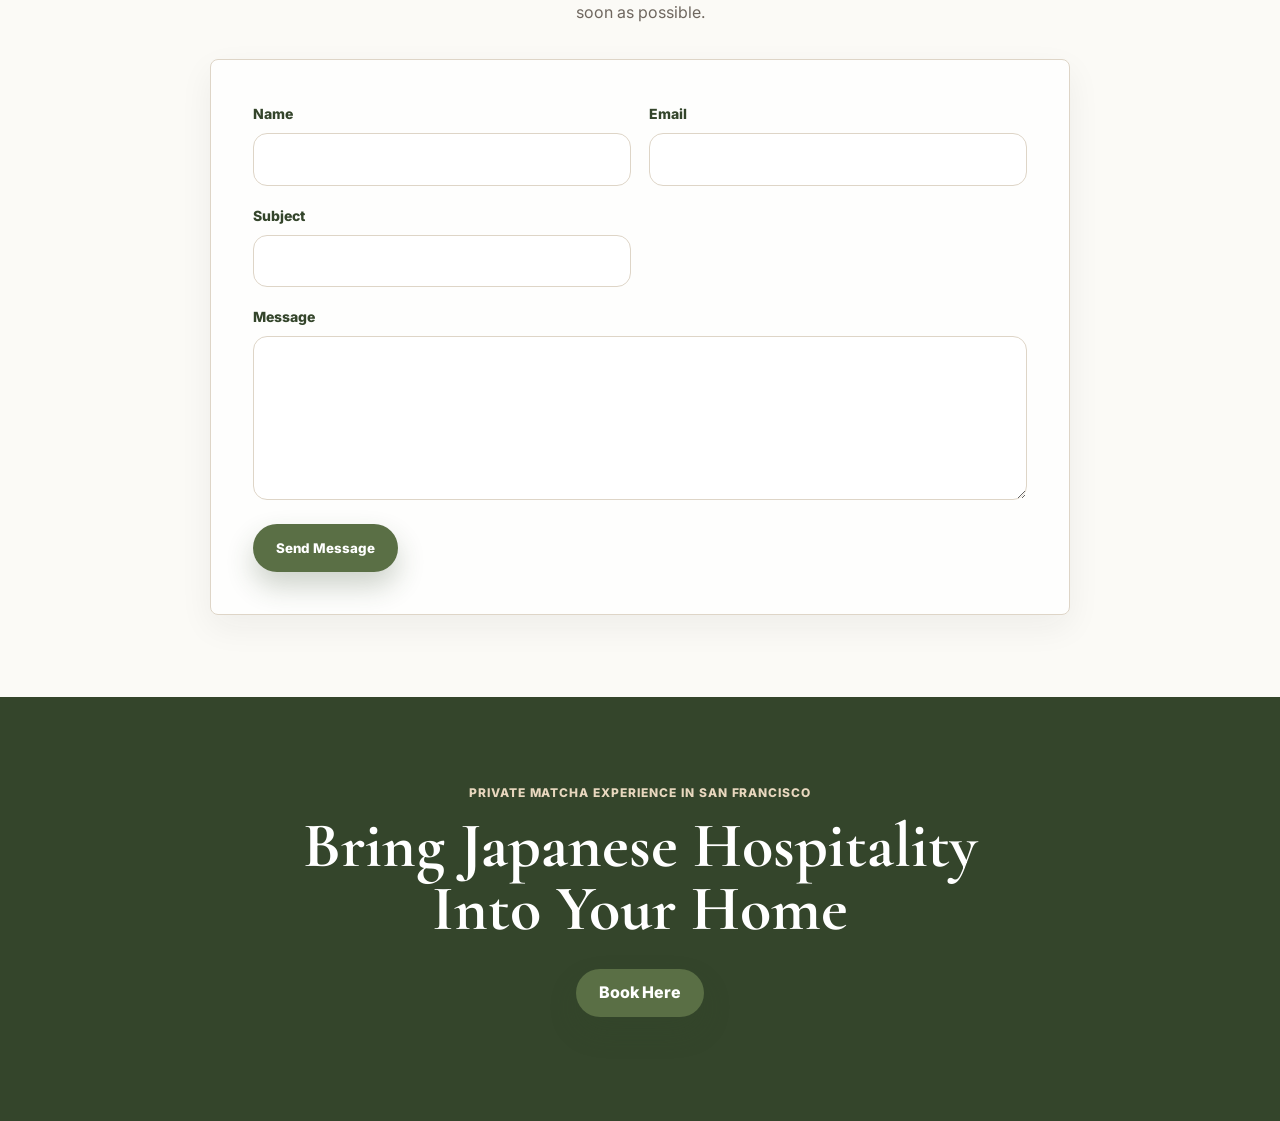
==== commit 2d1ce130: "contact" ====
--- a/index.html
+++ b/index.html
@@ -27,7 +27,7 @@
     <link rel="stylesheet" href="./style.css" />
   </head>
   <body>
-    <header class="site-header" aria-label="Tea ceremony chat header">
+    <header class="site-header" aria-label="Tea ceremony booking header">
       <a class="brand" href="#top" aria-label="Tea ceremony experience home">
         <span class="brand-mark">茶</span>
         <span>San Francisco Tea Ceremony</span>
@@ -38,8 +38,9 @@
         <a href="#host">Host</a>
         <a href="#media">Media</a>
         <a href="#faq">FAQ</a>
+        <a href="#contact">Contact</a>
       </nav>
-      <button class="button button-small" type="button" data-chat-trigger>Chat with Kazuki</button>
+      <a class="button button-small" href="https://www.supersaas.jp/schedule/tea_ceremony" target="_blank" rel="noopener">Book Here</a>
     </header>
 
     <main id="top">
@@ -291,7 +292,7 @@
       <section id="faq" class="section muted-section" aria-labelledby="faq-title">
         <div class="section-heading">
           <p class="eyebrow">FAQ</p>
-          <h2 id="faq-title">Common questions before you chat.</h2>
+          <h2 id="faq-title">Common questions before you reserve.</h2>
         </div>
         <div class="faq-list">
           <details>
@@ -316,7 +317,7 @@
           </details>
           <details>
             <summary>How do I get started?</summary>
-            <p>Start a chat with Kazuki to ask questions, discuss your location, and check availability.</p>
+            <p>Use any Book Here button on this page to open the reservation page and choose your preferred time.</p>
           </details>
         </div>
       </section>
@@ -374,6 +375,52 @@
         </div>
       </section>
 
+      <section id="contact" class="section contact-section" aria-labelledby="contact-title">
+        <div class="section-heading contact-heading">
+          <p class="eyebrow">Contact</p>
+          <h2 id="contact-title">Contact Kazuki</h2>
+          <p>
+            Have a question about the private tea ceremony experience? Send a message and I’ll get back
+            to you as soon as possible.
+          </p>
+        </div>
+        <form
+          class="contact-form"
+          name="contact"
+          method="POST"
+          data-netlify="true"
+          netlify-honeypot="bot-field"
+          action="/thank-you.html"
+        >
+          <input type="hidden" name="form-name" value="contact" />
+          <p class="hidden" aria-hidden="true">
+            <label>
+              Do not fill this out:
+              <input name="bot-field" />
+            </label>
+          </p>
+          <div class="form-grid">
+            <div class="form-field">
+              <label for="contact-name">Name</label>
+              <input id="contact-name" type="text" name="name" required autocomplete="name" />
+            </div>
+            <div class="form-field">
+              <label for="contact-email">Email</label>
+              <input id="contact-email" type="email" name="email" required autocomplete="email" />
+            </div>
+            <div class="form-field">
+              <label for="contact-subject">Subject</label>
+              <input id="contact-subject" type="text" name="subject" required />
+            </div>
+            <div class="form-field form-field-full">
+              <label for="contact-message">Message</label>
+              <textarea id="contact-message" name="message" rows="6" required></textarea>
+            </div>
+          </div>
+          <button class="button button-primary" type="submit">Send Message</button>
+        </form>
+      </section>
+
       <section class="final-cta" aria-labelledby="final-title">
         <p class="eyebrow">Private matcha experience in San Francisco</p>
         <h2 id="final-title">Bring Japanese Hospitality Into Your Home</h2>
@@ -381,34 +428,7 @@
       </section>
     </main>
 
-    <button class="sticky-booking" type="button" data-chat-trigger>Chat with Kazuki</button>
-
-    <!-- TAWK.TO LIVE CHAT SCRIPT GOES HERE -->
-<!--Start of Tawk.to Script-->
-
-<script type="text/javascript">
-
-var Tawk_API=Tawk_API||{}, Tawk_LoadStart=new Date();
-
-(function(){
-
-var s1=document.createElement("script"),s0=document.getElementsByTagName("script")[0];
-
-s1.async=true;
-
-s1.src='https://embed.tawk.to/6a51cc7c99e61d1d501ed3fc/1jt7odi3r';
-
-s1.charset='UTF-8';
-
-s1.setAttribute('crossorigin','*');
-
-s0.parentNode.insertBefore(s1,s0);
-
-})();
-
-</script>
-
-<!--End of Tawk.to Script-->
+    <a class="sticky-booking" href="https://www.supersaas.jp/schedule/tea_ceremony" target="_blank" rel="noopener">Book Here</a>
 
     <script src="./script.js"></script>
   </body>
--- a/style.css
+++ b/style.css
@@ -561,6 +561,83 @@
 
 .company-link:hover {
   color: var(--matcha);
+}
+
+.contact-section {
+  background: var(--paper);
+}
+
+.contact-heading {
+  margin-right: auto;
+  margin-left: auto;
+  text-align: center;
+}
+
+.contact-form {
+  width: min(860px, 100%);
+  margin: 0 auto;
+  padding: clamp(24px, 5vw, 42px);
+  border: 1px solid var(--line);
+  border-radius: 8px;
+  background: rgba(255, 255, 255, 0.82);
+  box-shadow: 0 12px 34px rgba(35, 32, 28, 0.06);
+}
+
+.hidden {
+  position: absolute;
+  width: 1px;
+  height: 1px;
+  margin: -1px;
+  padding: 0;
+  overflow: hidden;
+  clip: rect(0, 0, 0, 0);
+  white-space: nowrap;
+  border: 0;
+}
+
+.form-grid {
+  display: grid;
+  gap: 18px;
+}
+
+.form-field {
+  display: grid;
+  gap: 8px;
+}
+
+.form-field label {
+  color: var(--matcha-dark);
+  font-size: 14px;
+  font-weight: 800;
+}
+
+.form-field input,
+.form-field textarea {
+  width: 100%;
+  border: 1px solid var(--line);
+  border-radius: 14px;
+  padding: 14px 16px;
+  color: var(--ink);
+  background: var(--white);
+  font: inherit;
+  line-height: 1.4;
+  outline: none;
+  transition: border-color 160ms ease, box-shadow 160ms ease;
+}
+
+.form-field textarea {
+  resize: vertical;
+  min-height: 150px;
+}
+
+.form-field input:focus,
+.form-field textarea:focus {
+  border-color: var(--matcha);
+  box-shadow: 0 0 0 4px rgba(90, 111, 69, 0.14);
+}
+
+.contact-form .button {
+  margin-top: 24px;
 }
 
 .board-card ul {
@@ -632,6 +709,42 @@
   cursor: pointer;
 }
 
+.thank-you-page {
+  min-height: 100svh;
+  background: var(--paper);
+}
+
+.thank-you-main {
+  display: grid;
+  min-height: 100svh;
+  place-items: center;
+  padding: clamp(24px, 5vw, 72px);
+}
+
+.thank-you-section {
+  width: min(760px, 100%);
+  text-align: center;
+}
+
+.thank-you-section h1 {
+  color: var(--ink);
+}
+
+.thank-you-section p:not(.eyebrow) {
+  max-width: 560px;
+  margin: 22px auto 0;
+  color: var(--muted);
+  font-size: 18px;
+}
+
+.thank-you-actions {
+  display: flex;
+  flex-wrap: wrap;
+  justify-content: center;
+  gap: 14px;
+  margin-top: 30px;
+}
+
 @media (min-width: 720px) {
   .desktop-nav {
     display: flex;
@@ -676,6 +789,14 @@
   .details-list div {
     grid-template-columns: 220px minmax(0, 1fr);
     gap: 22px;
+  }
+
+  .form-grid {
+    grid-template-columns: repeat(2, minmax(0, 1fr));
+  }
+
+  .form-field-full {
+    grid-column: 1 / -1;
   }
 
   .host-card {
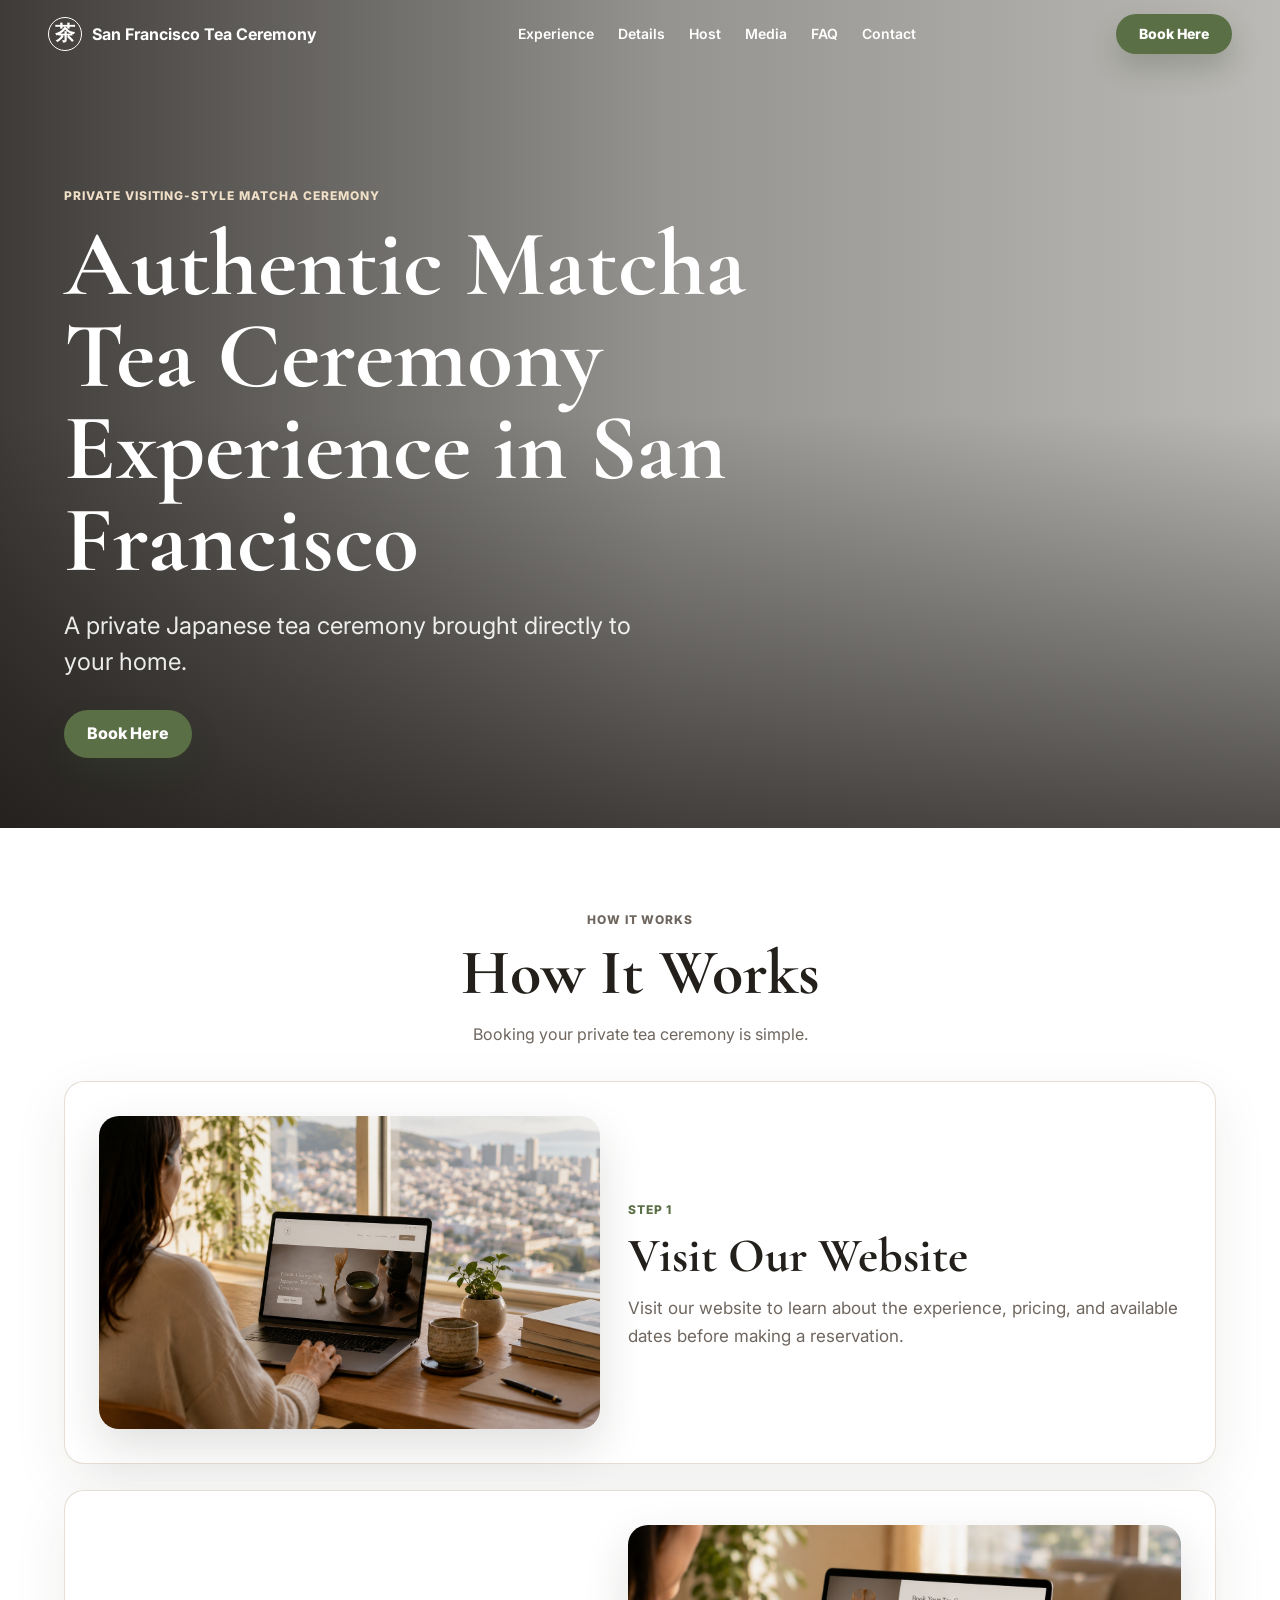
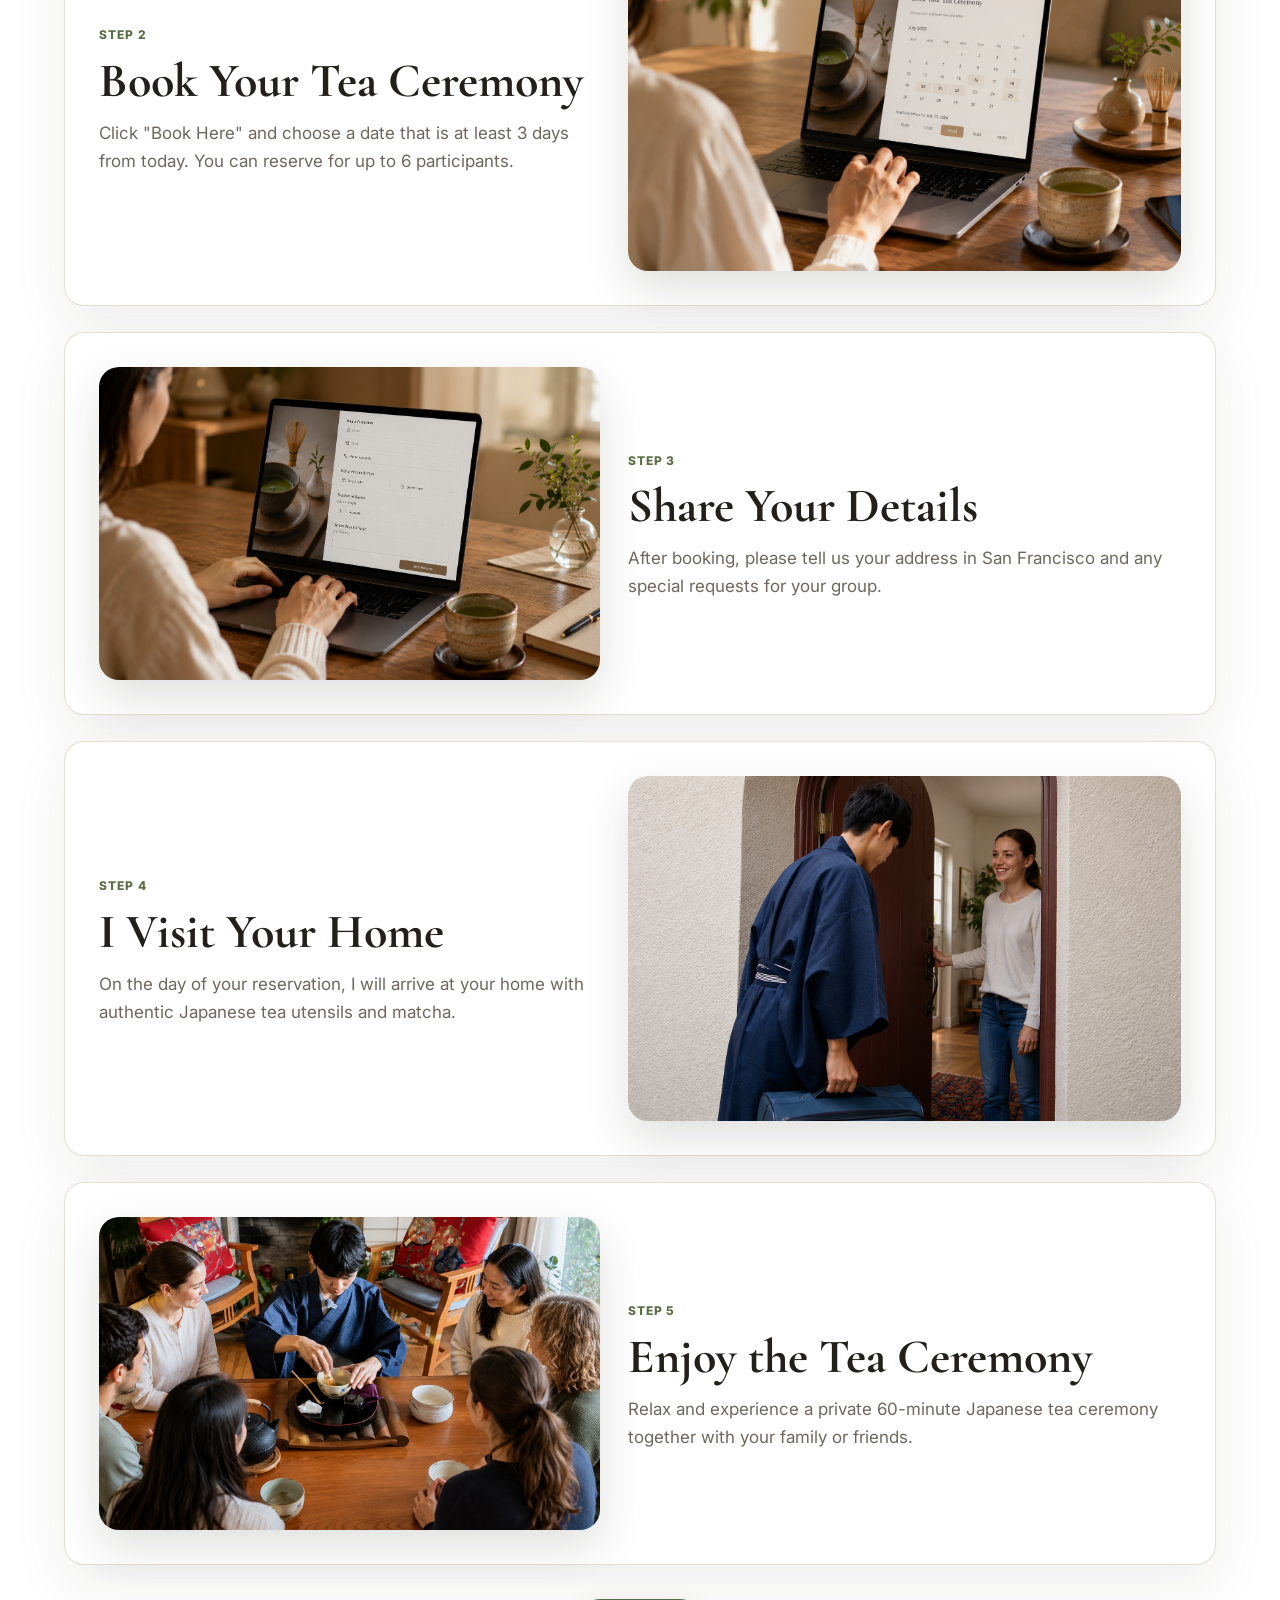
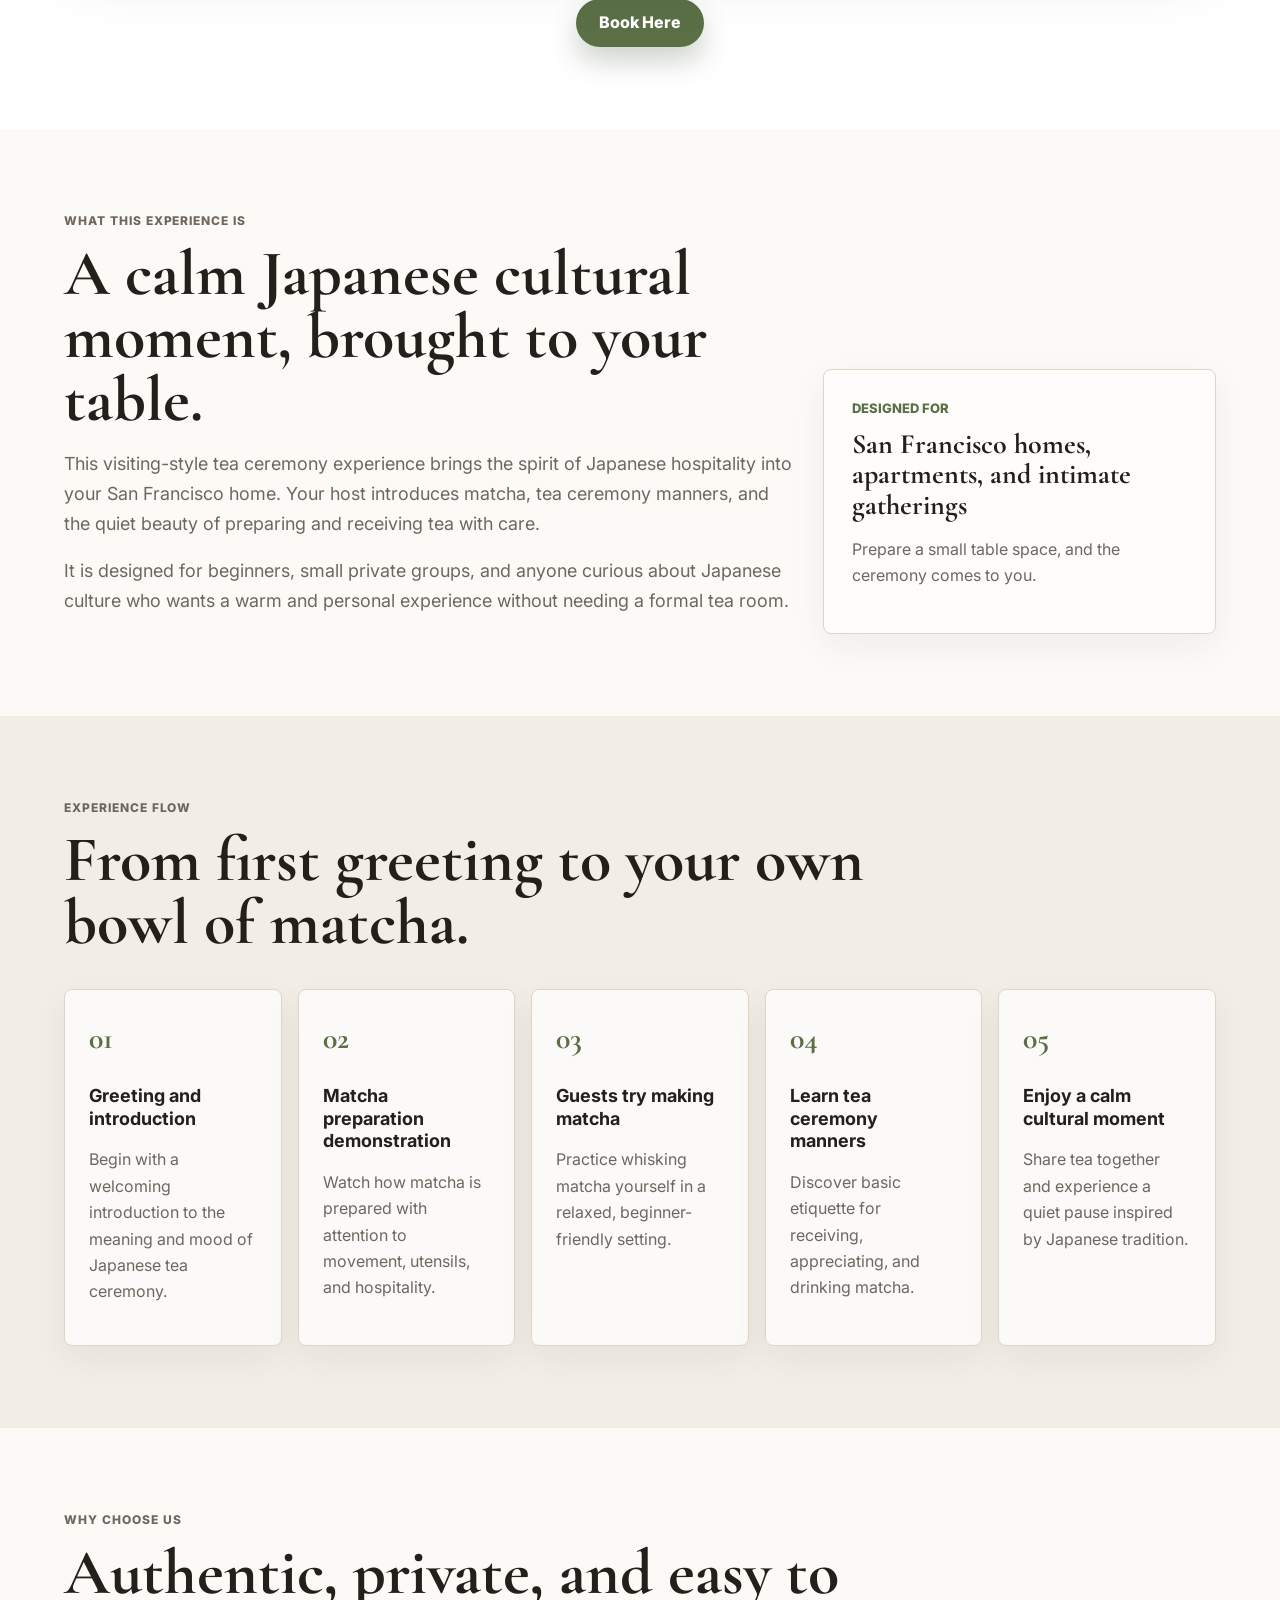
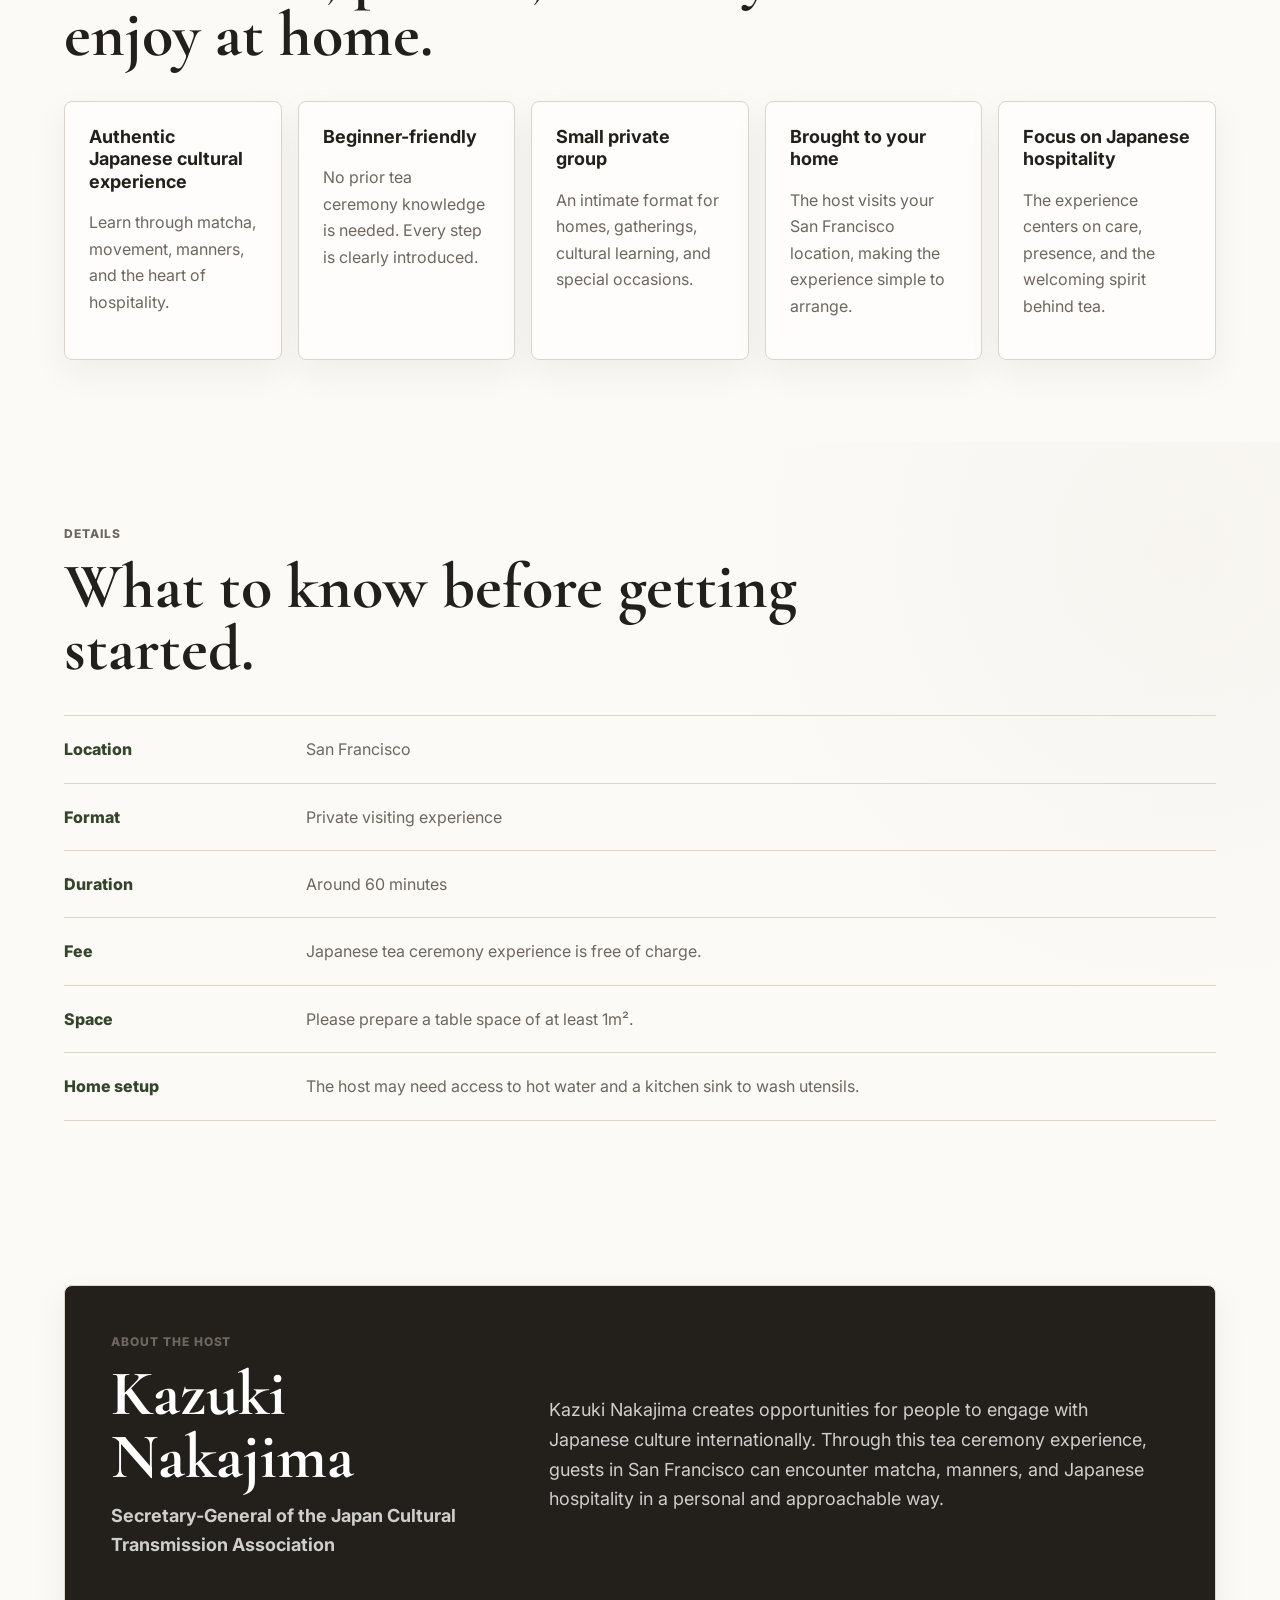
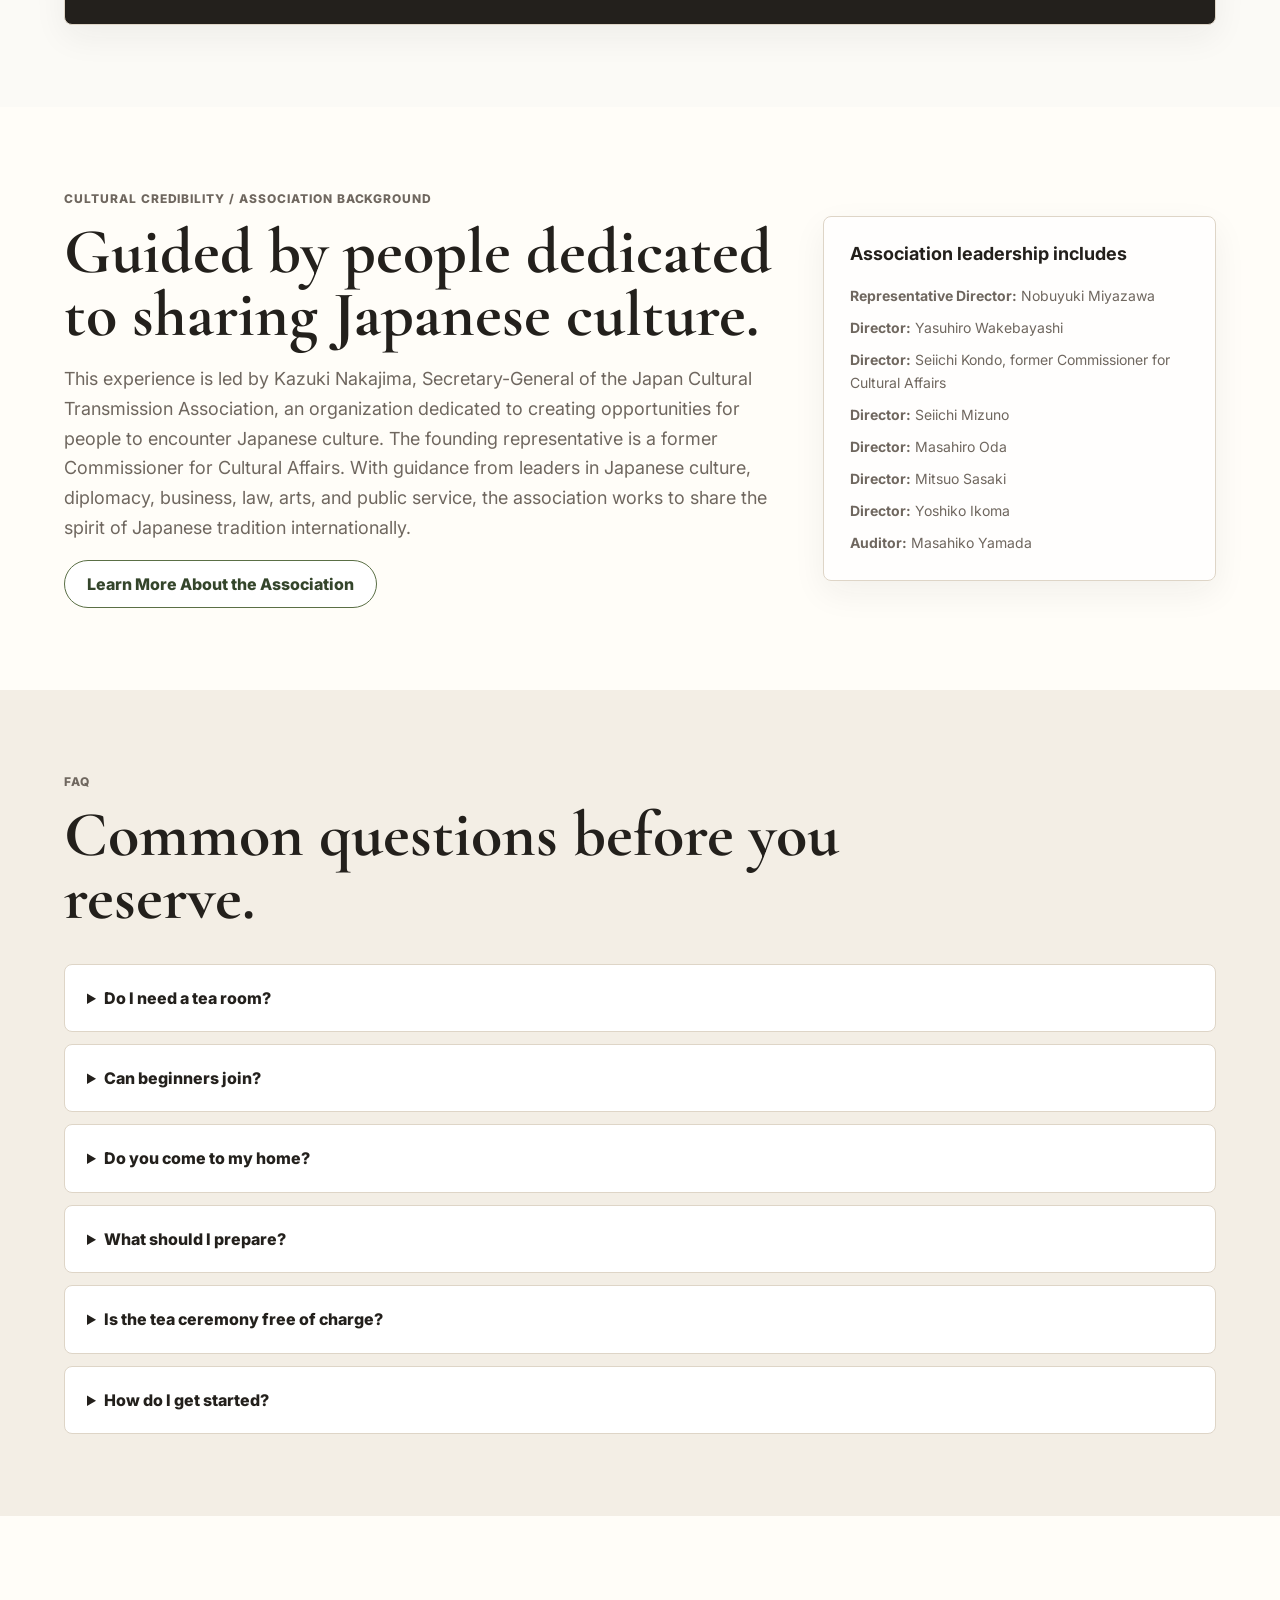
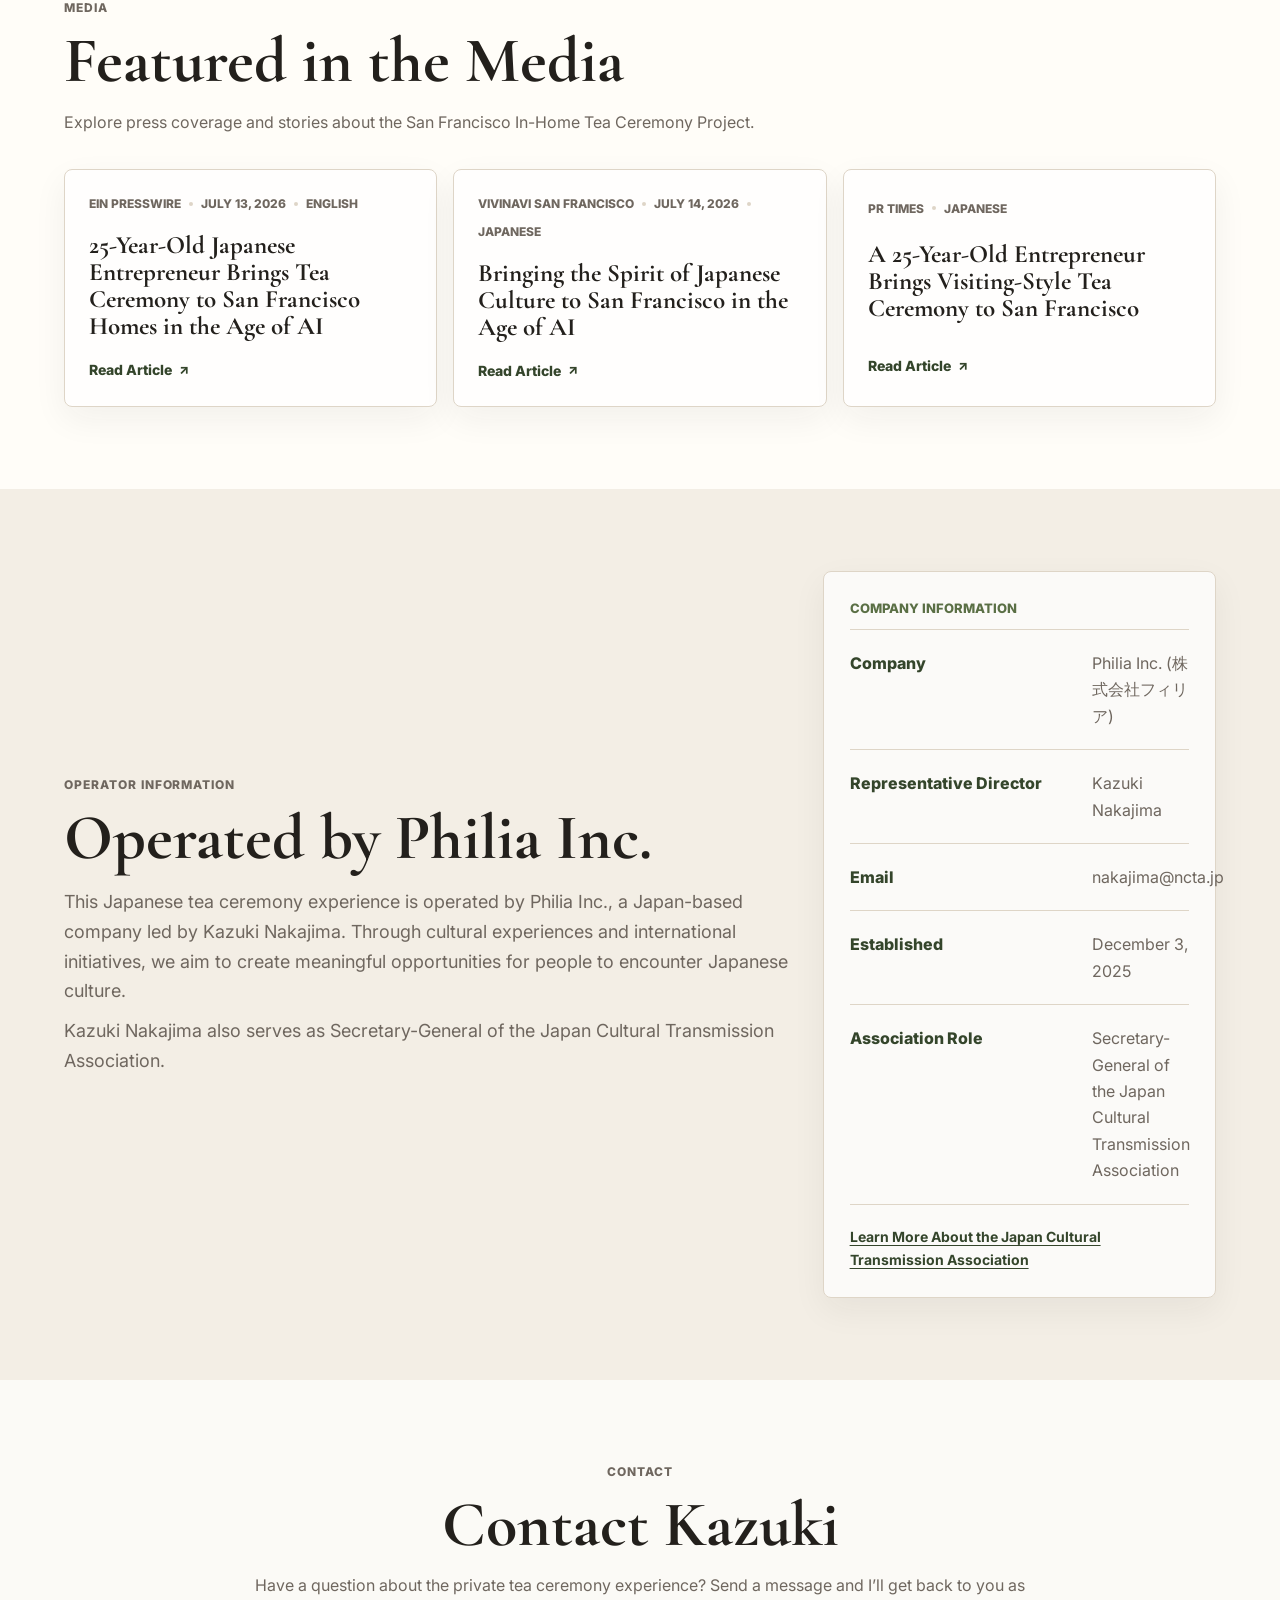
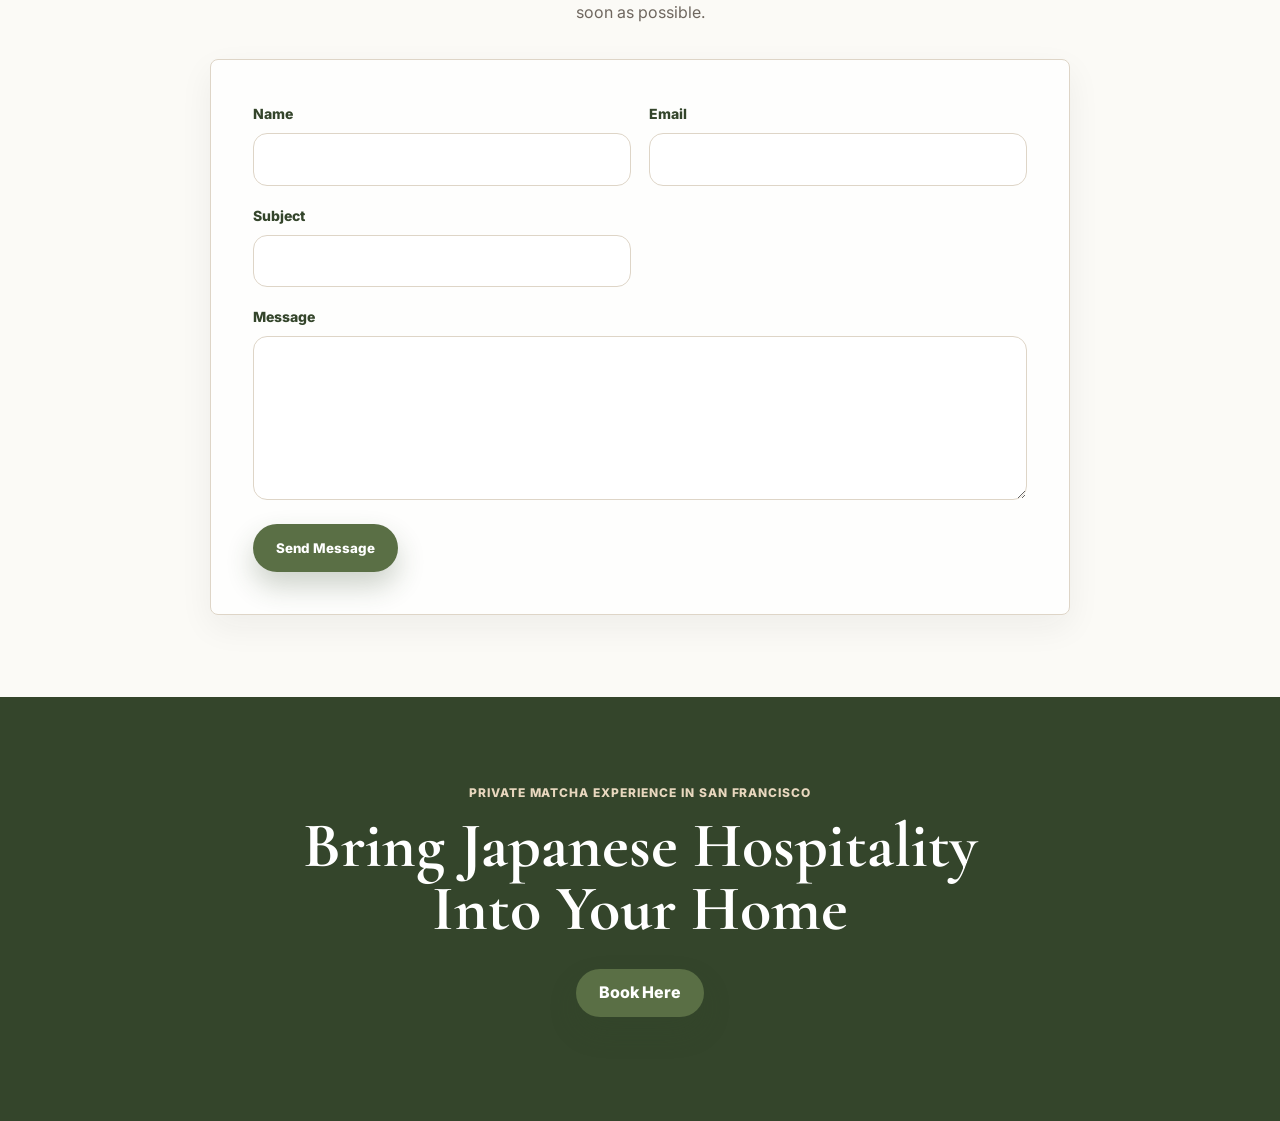
==== commit 774bfd7e: "google" ====
--- a/index.html
+++ b/index.html
@@ -12,6 +12,15 @@
       name="keywords"
       content="matcha tea ceremony experience San Francisco, Japanese tea ceremony San Francisco, private matcha ceremony, Japanese cultural experience SF"
     />
+    <!-- Google tag (gtag.js) -->
+    <script async src="https://www.googletagmanager.com/gtag/js?id=G-XGKMH7KR3G"></script>
+    <script>
+      window.dataLayer = window.dataLayer || [];
+      function gtag(){dataLayer.push(arguments);}
+      gtag('js', new Date());
+
+      gtag('config', 'G-XGKMH7KR3G');
+    </script>
     <meta property="og:title" content="Authentic Matcha Tea Ceremony Experience in San Francisco" />
     <meta
       property="og:description"
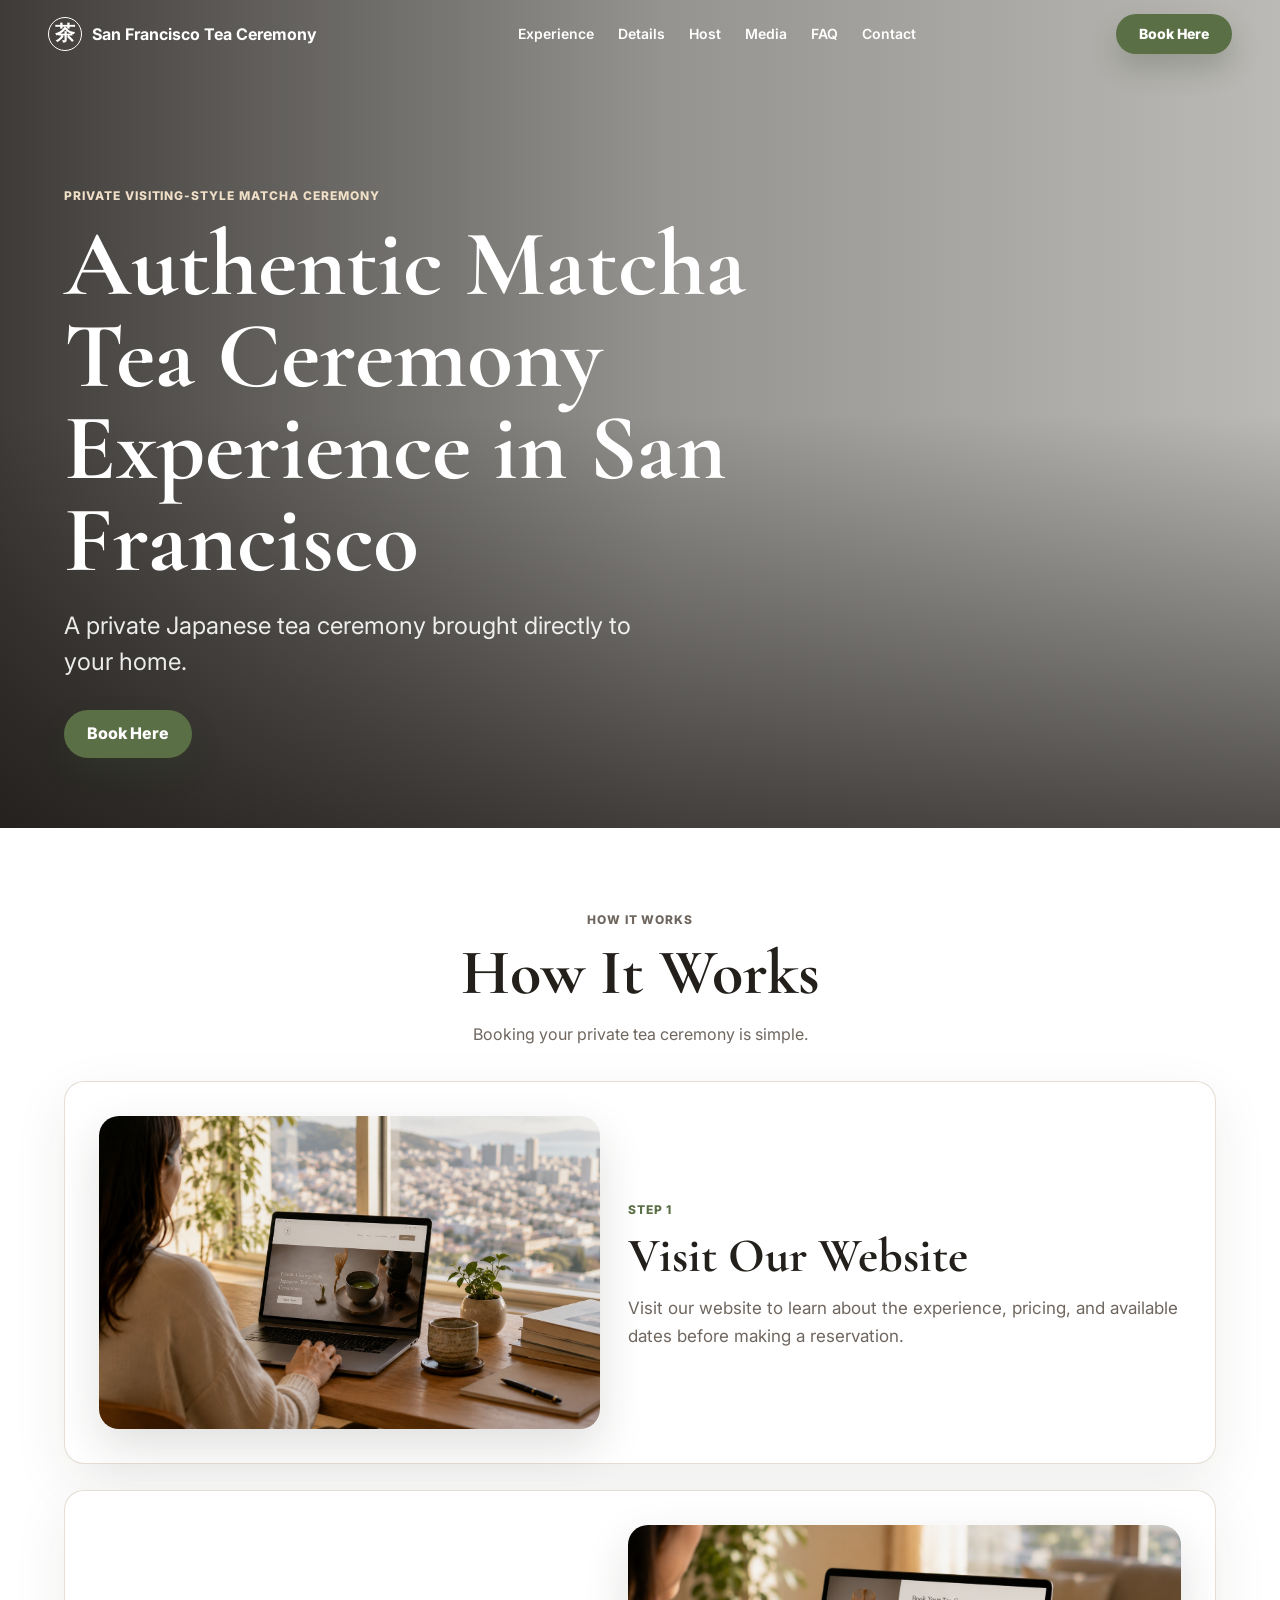
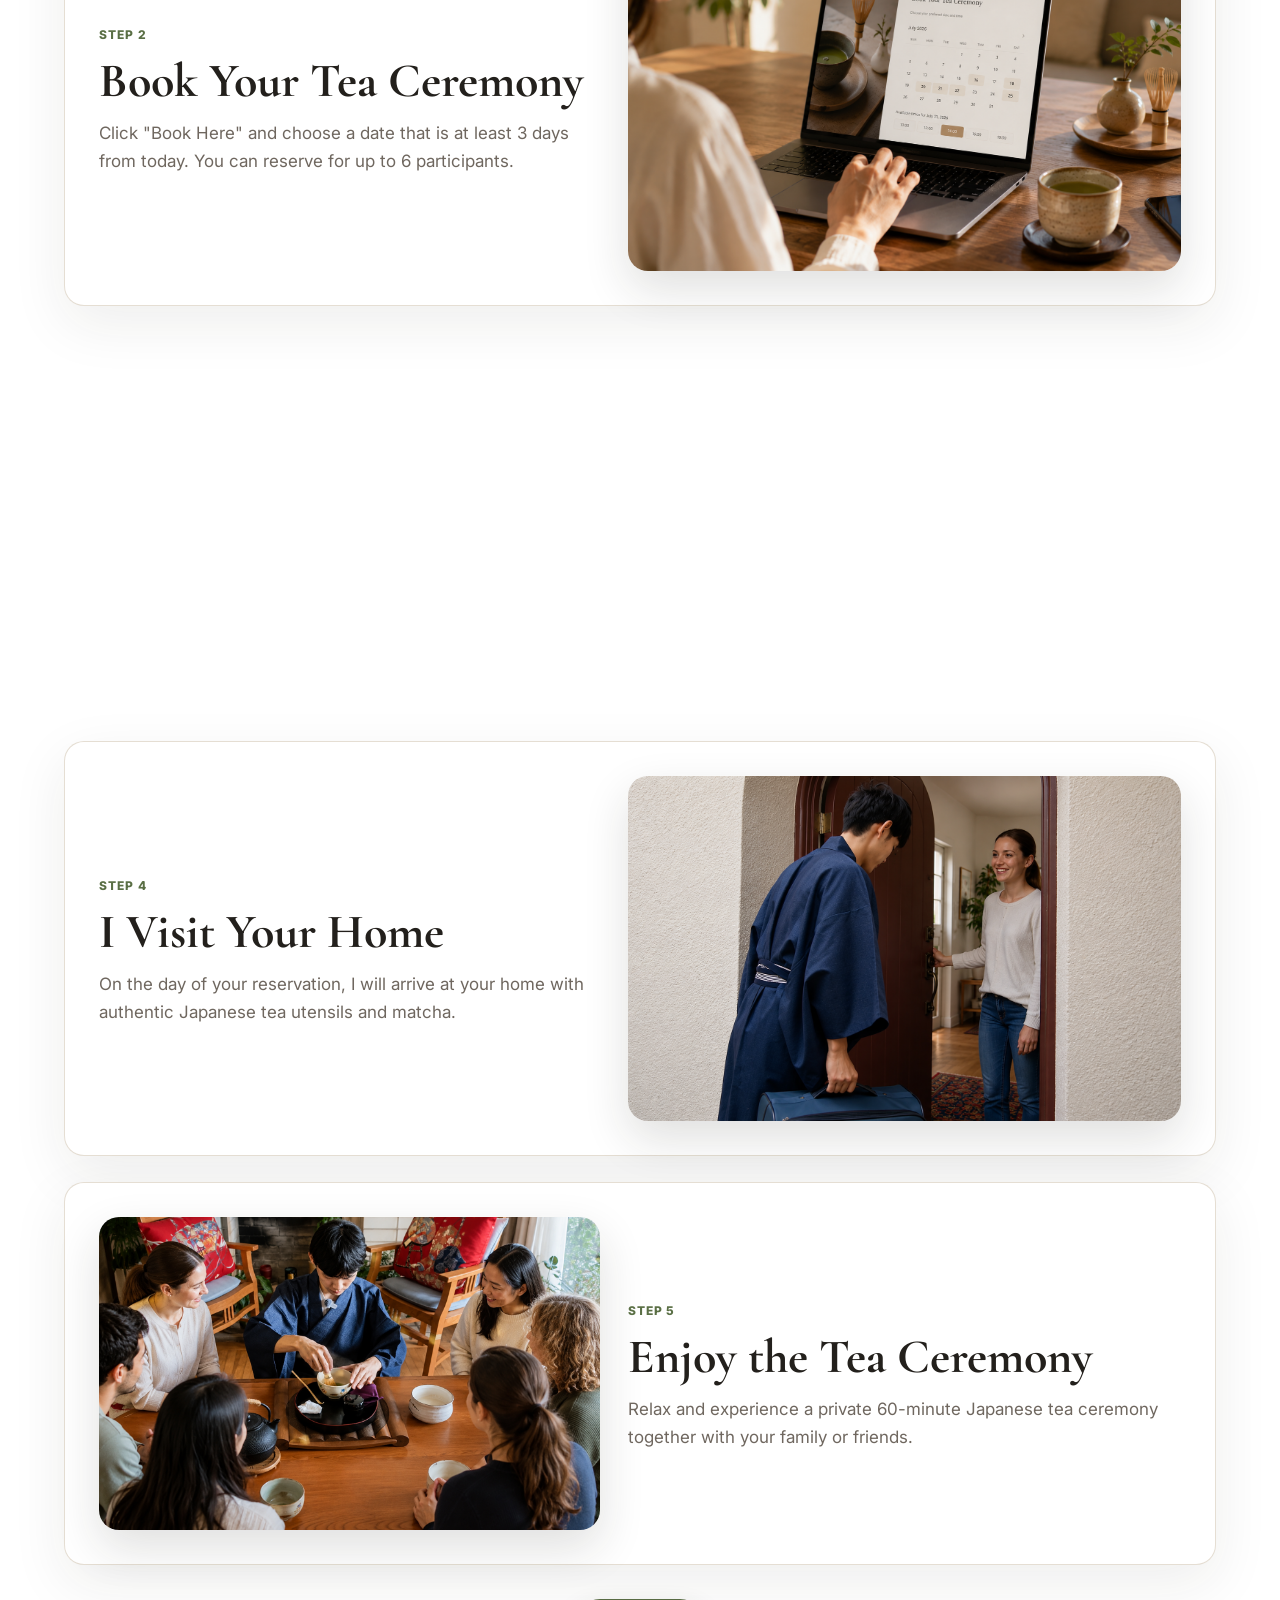
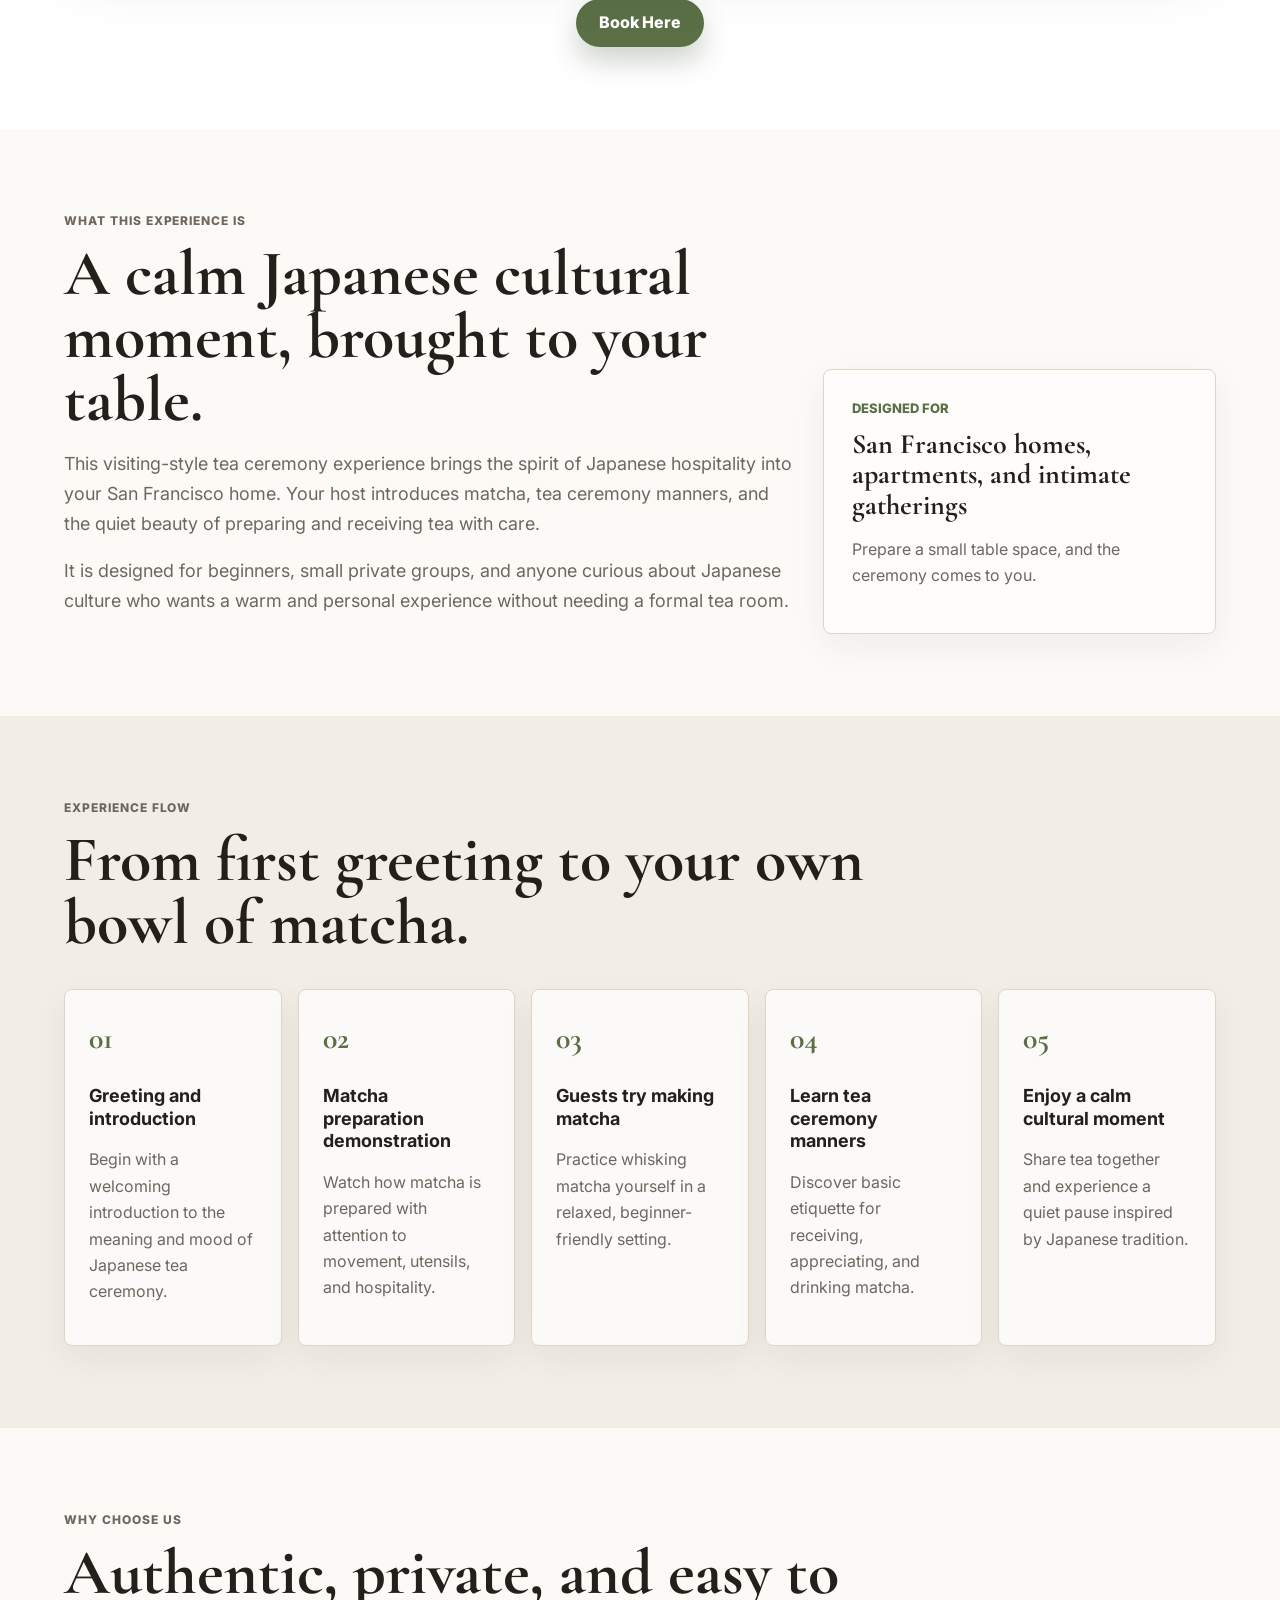
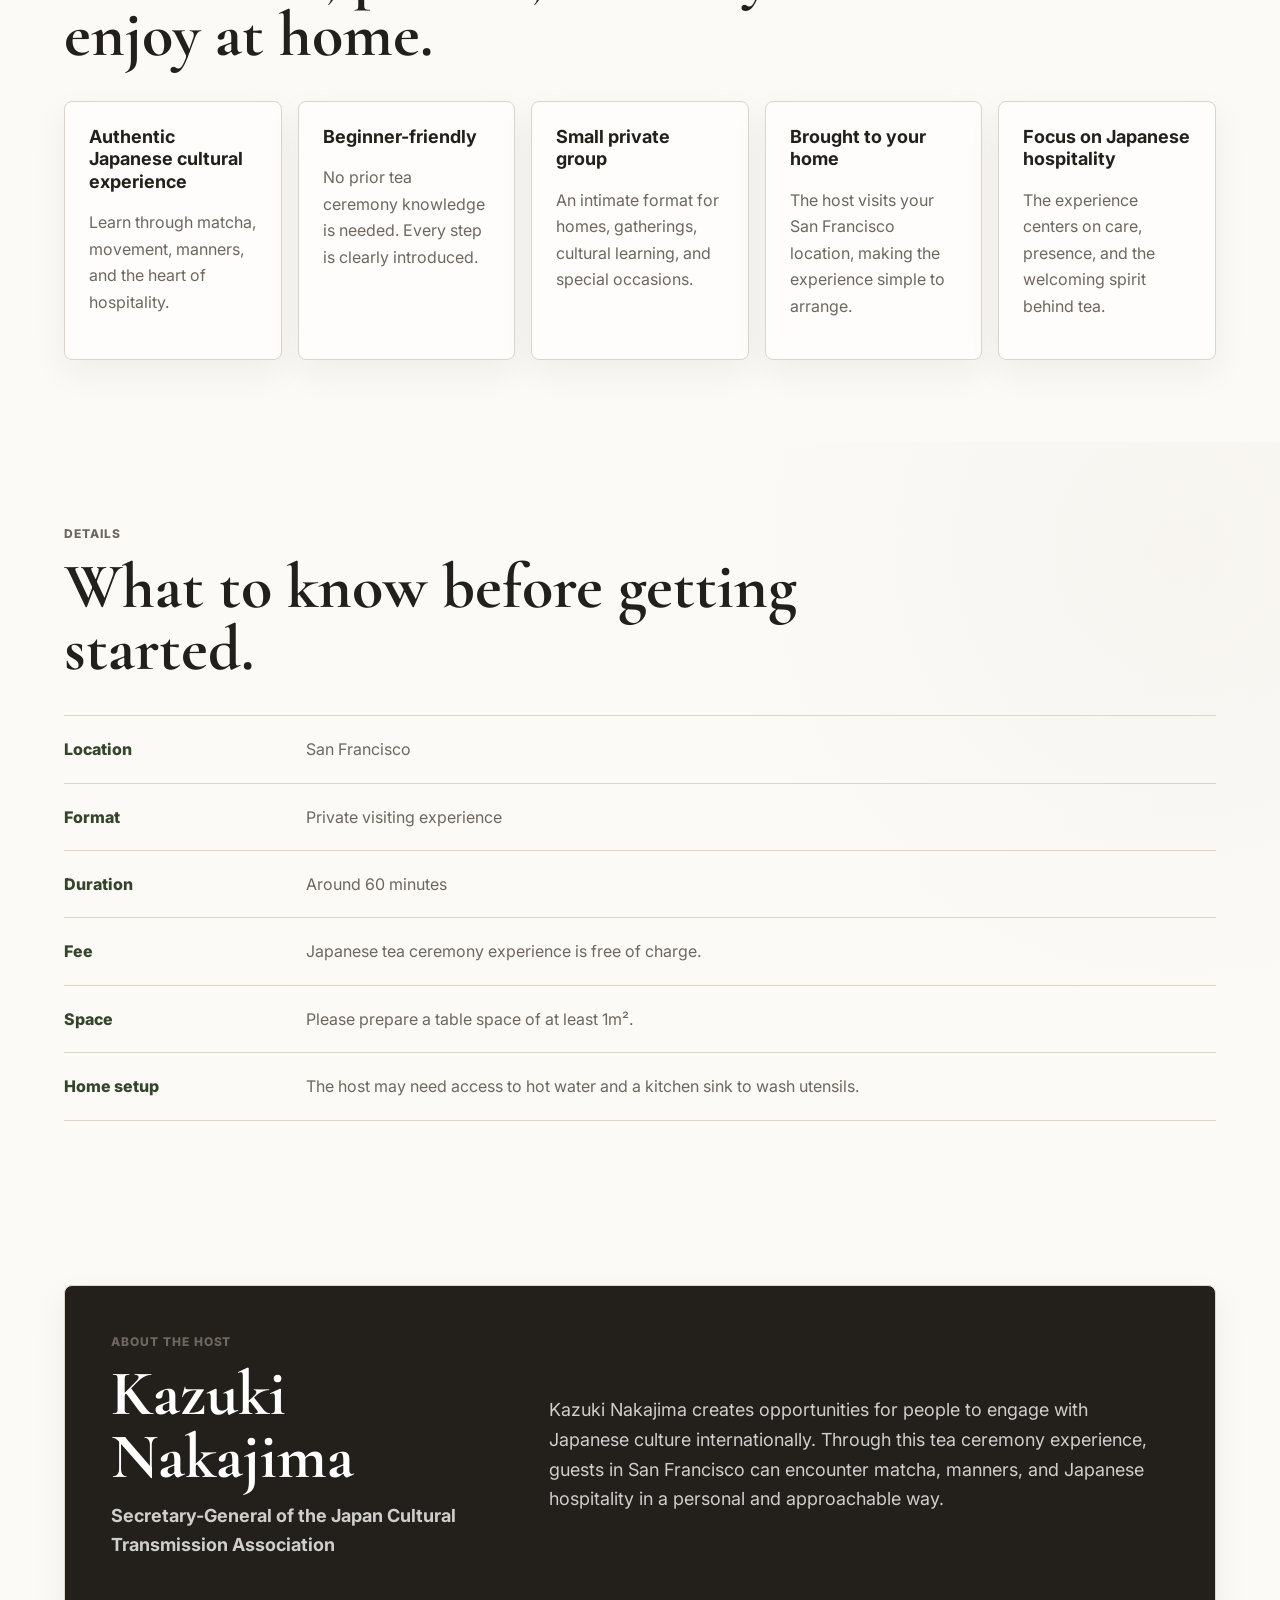
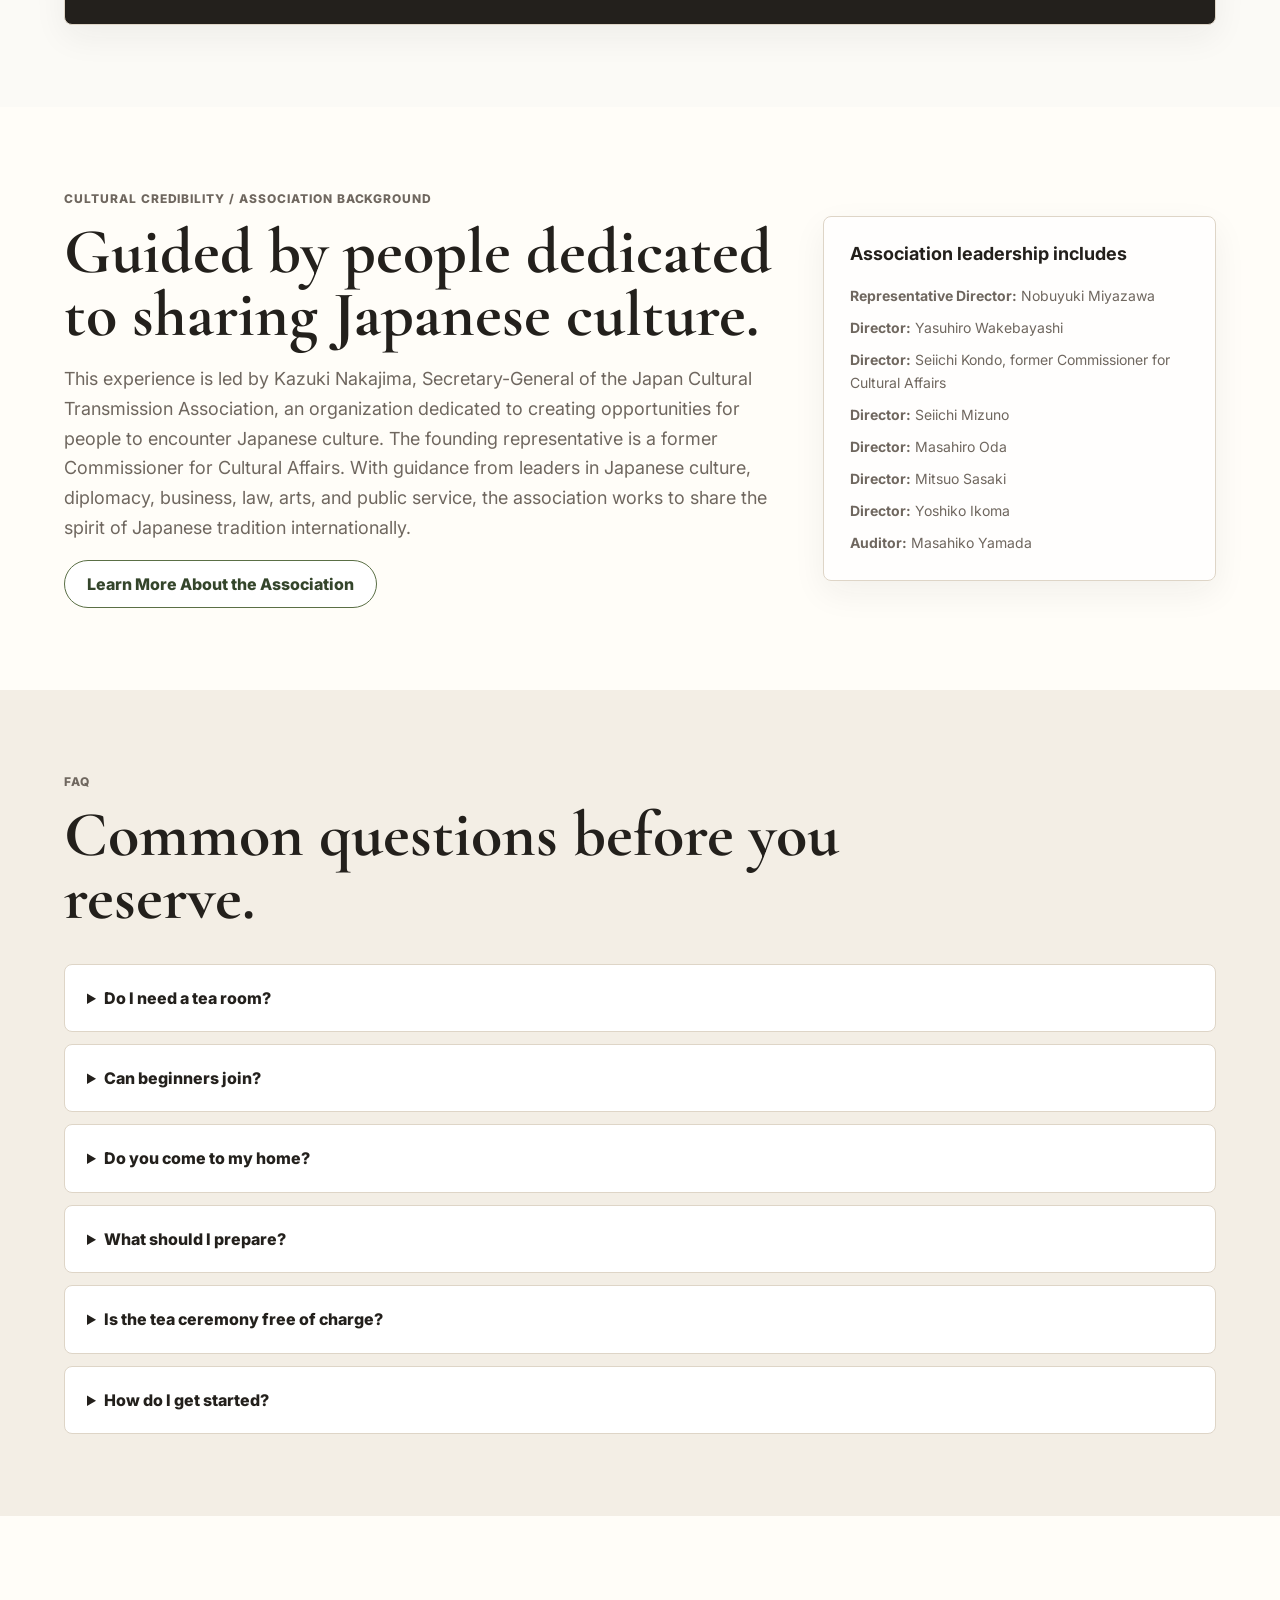
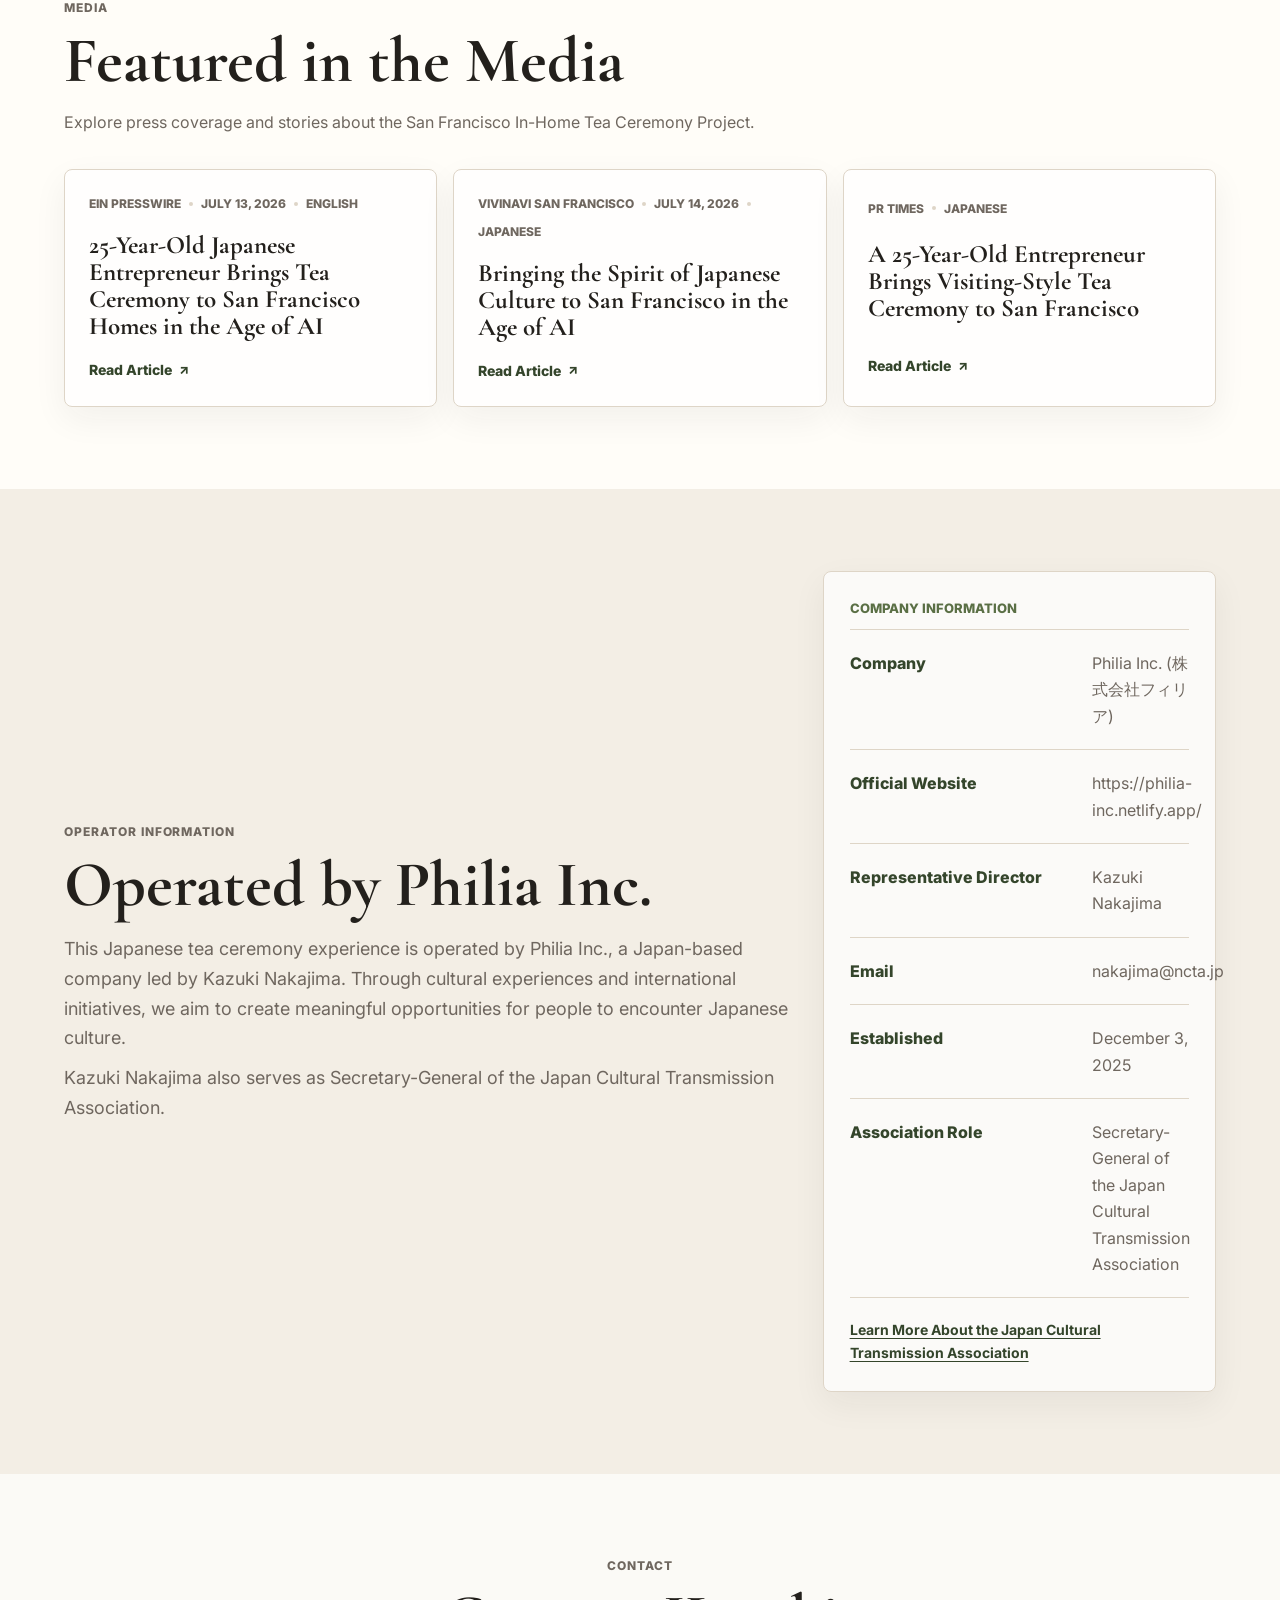
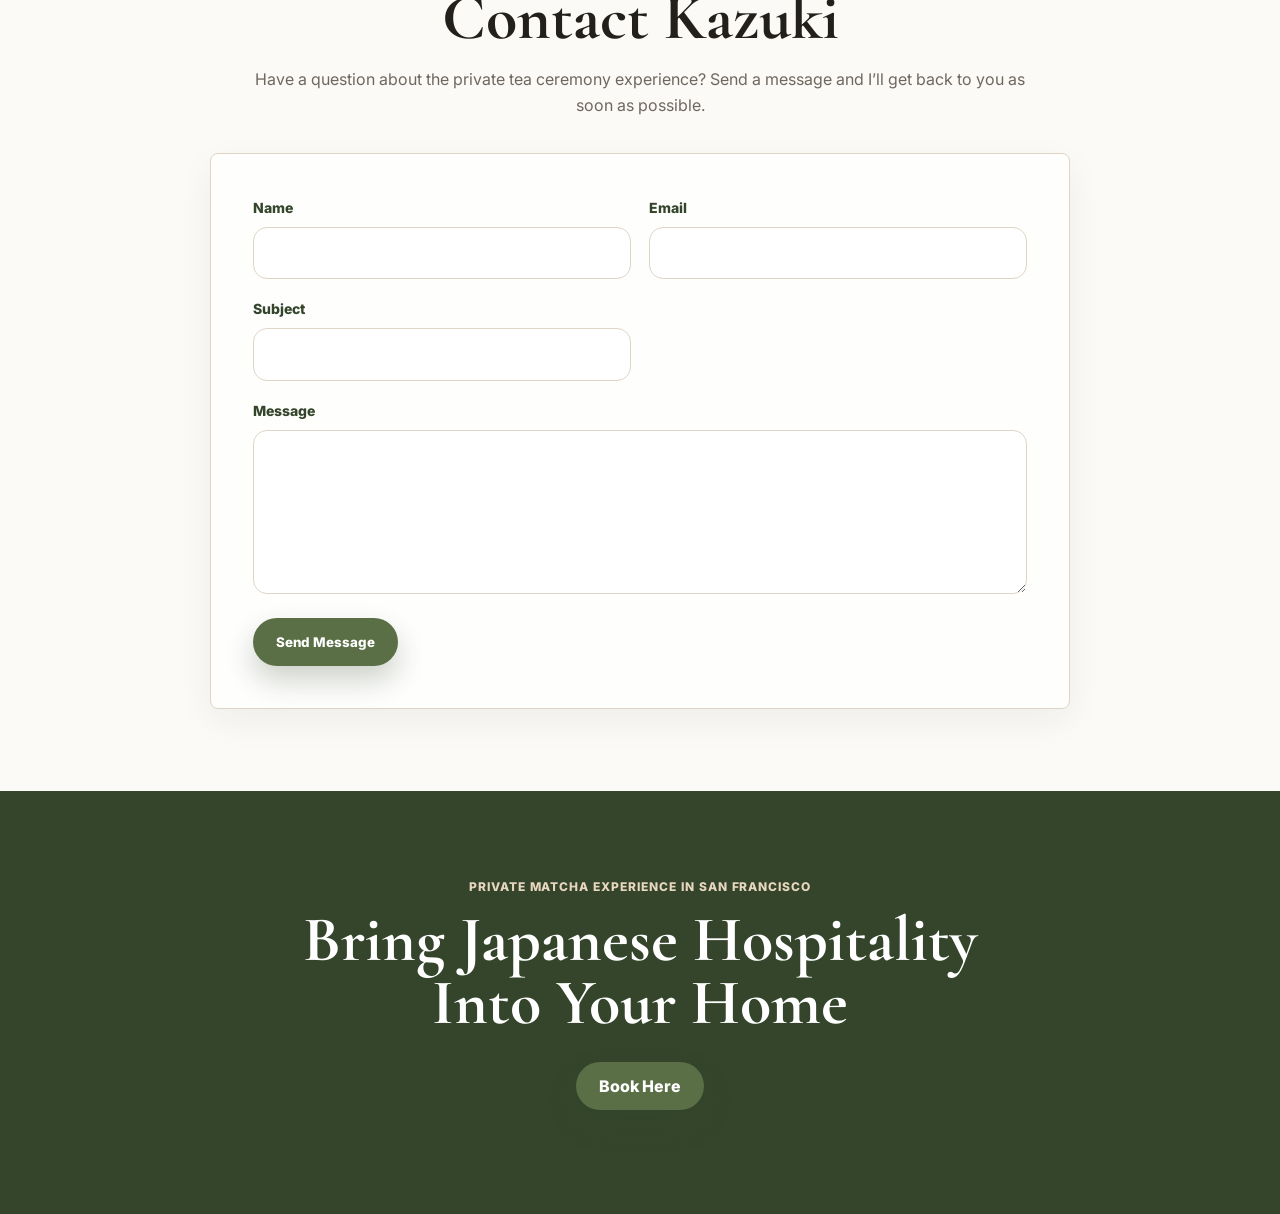
==== commit a7688c65: "change" ====
--- a/index.html
+++ b/index.html
@@ -362,6 +362,14 @@
               <dd>Philia Inc. (株式会社フィリア)</dd>
             </div>
             <div>
+              <dt>Official Website</dt>
+              <dd>
+                <a href="https://philia-inc.netlify.app/" target="_blank" rel="noopener">
+                  https://philia-inc.netlify.app/
+                </a>
+              </dd>
+            </div>
+            <div>
               <dt>Representative Director</dt>
               <dd>Kazuki Nakajima</dd>
             </div>
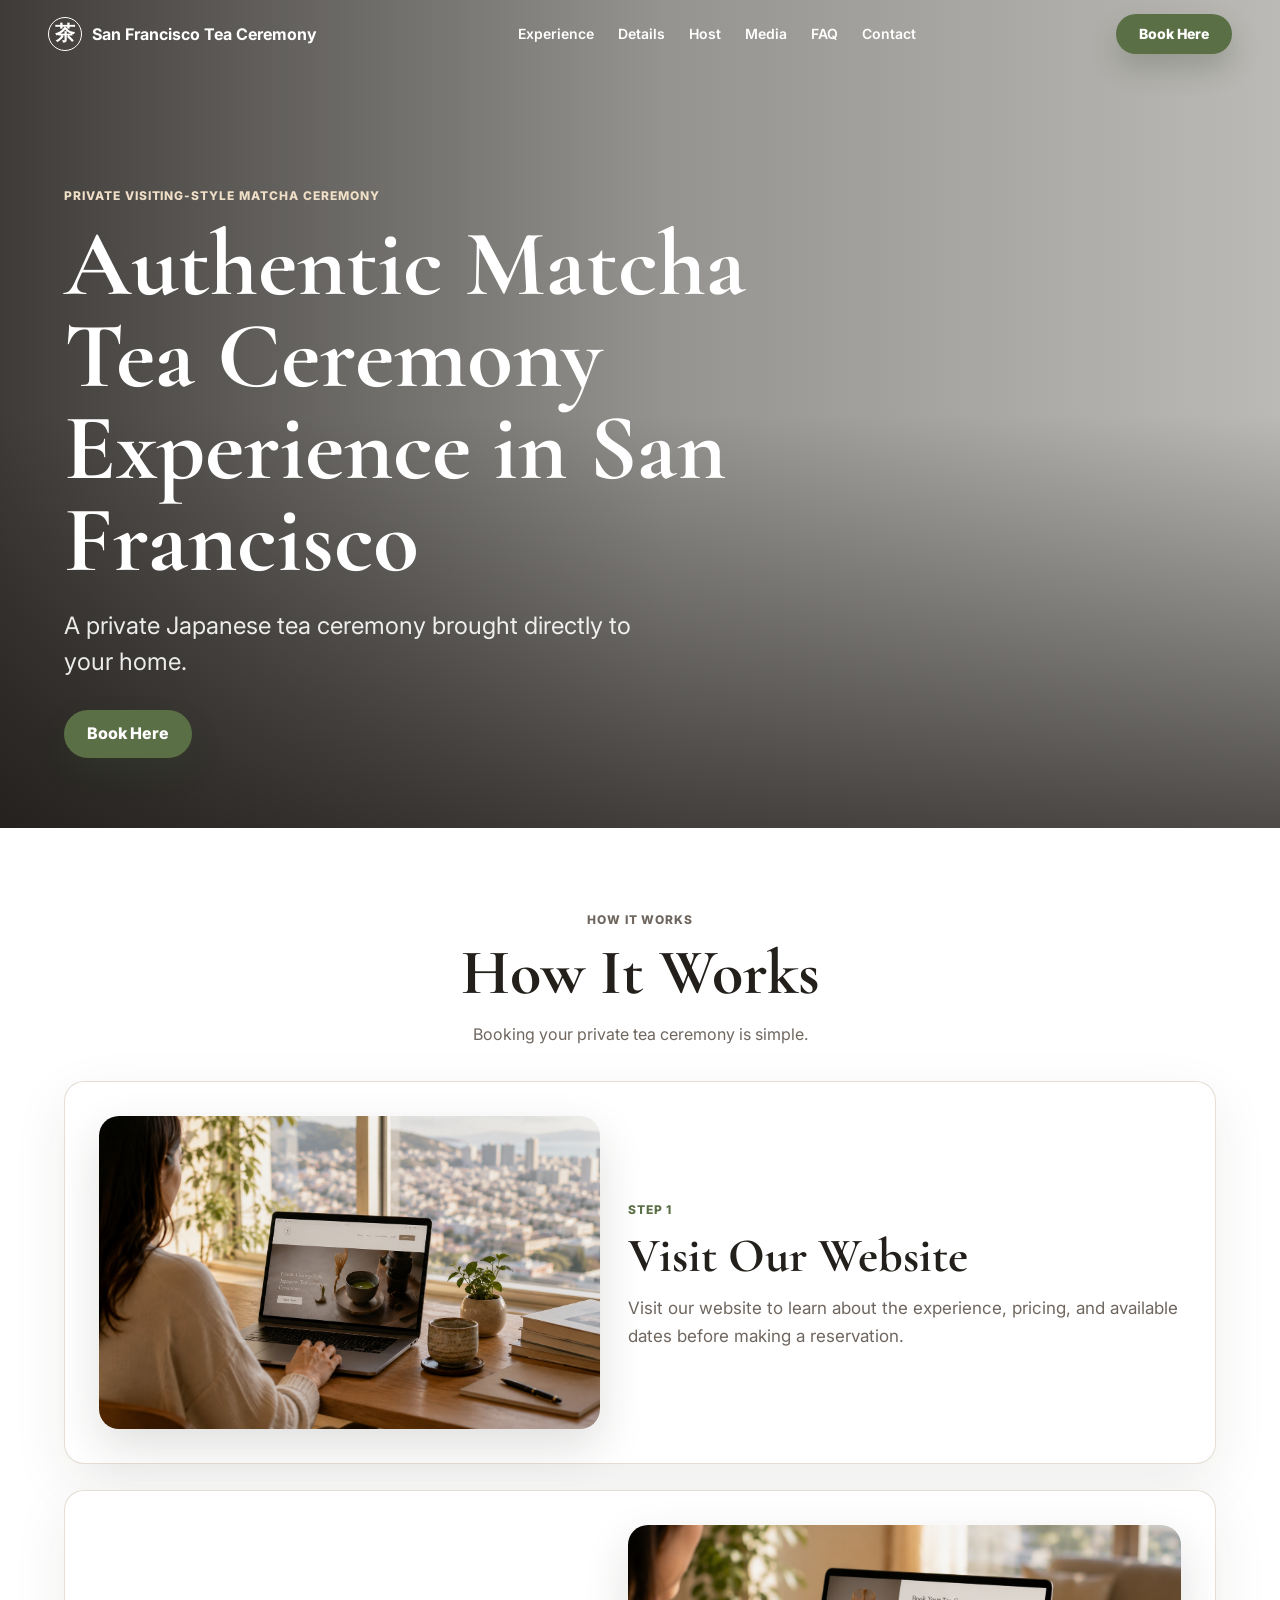
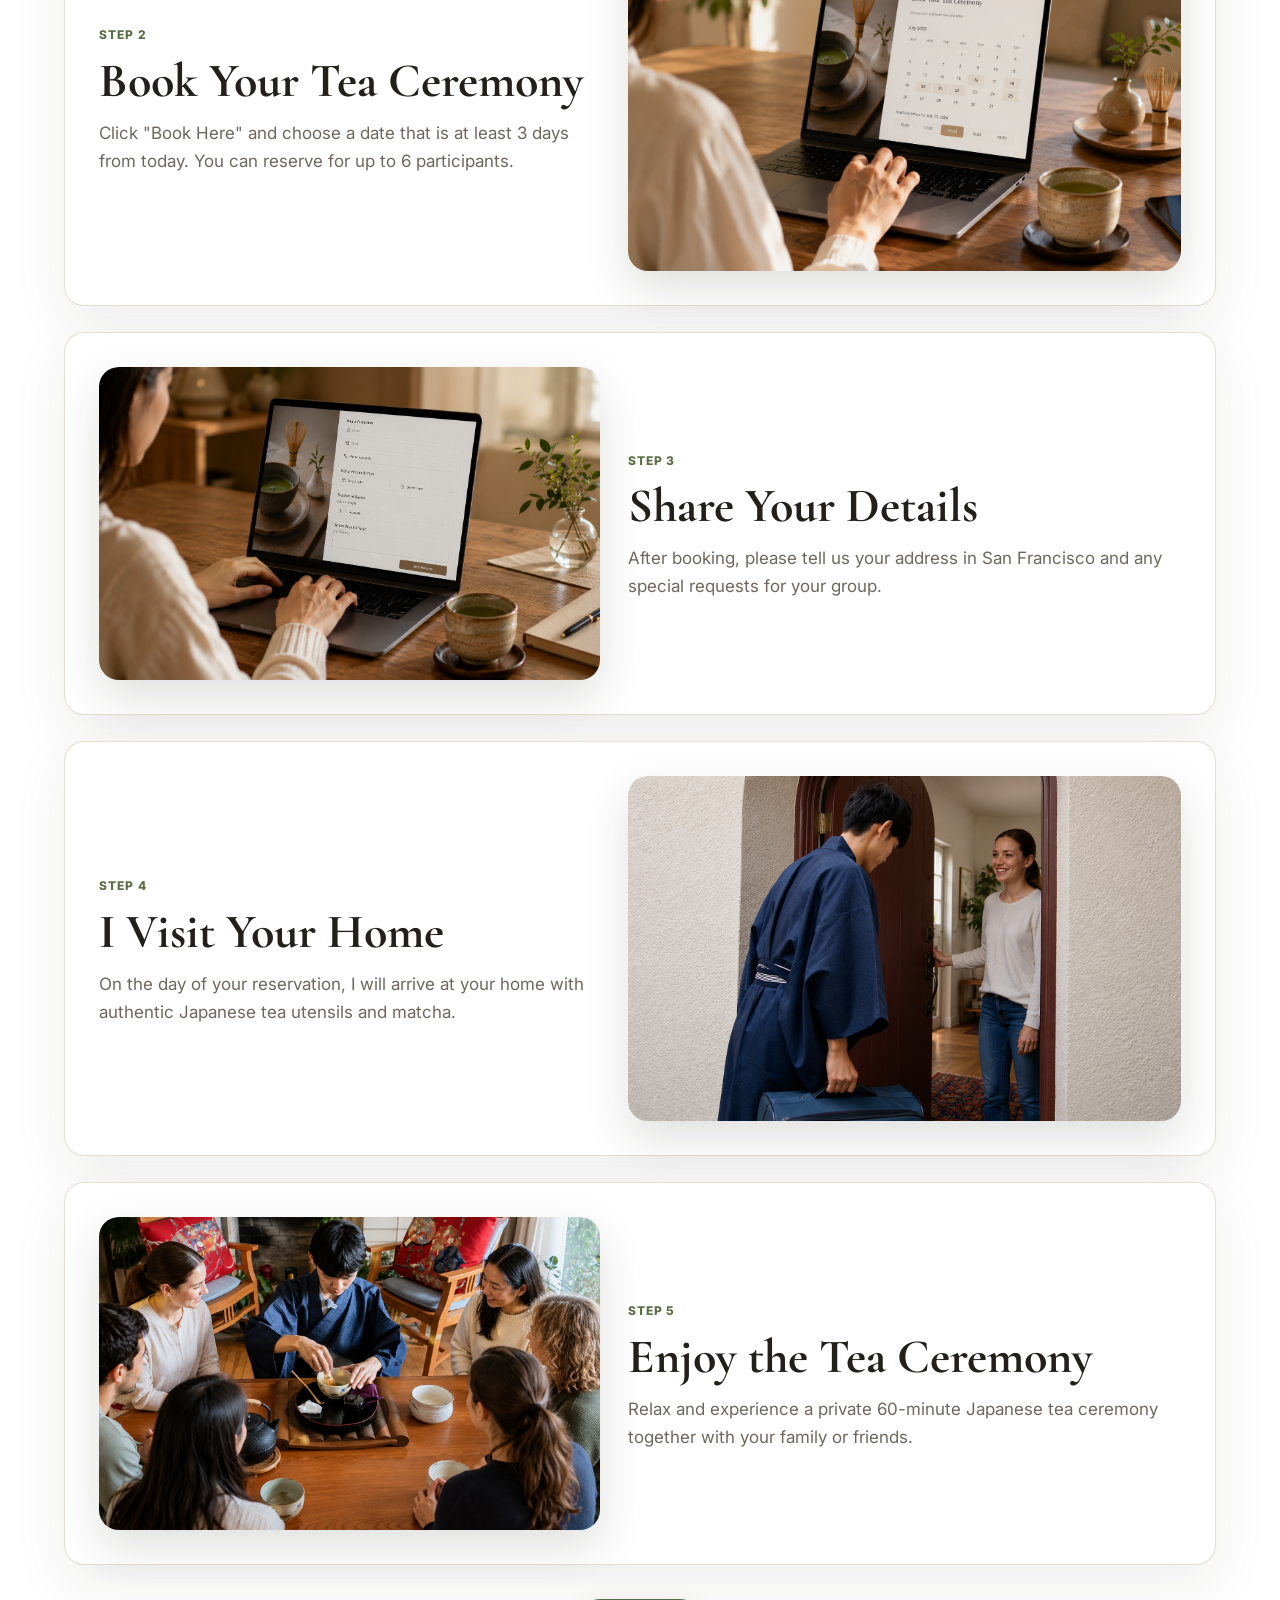
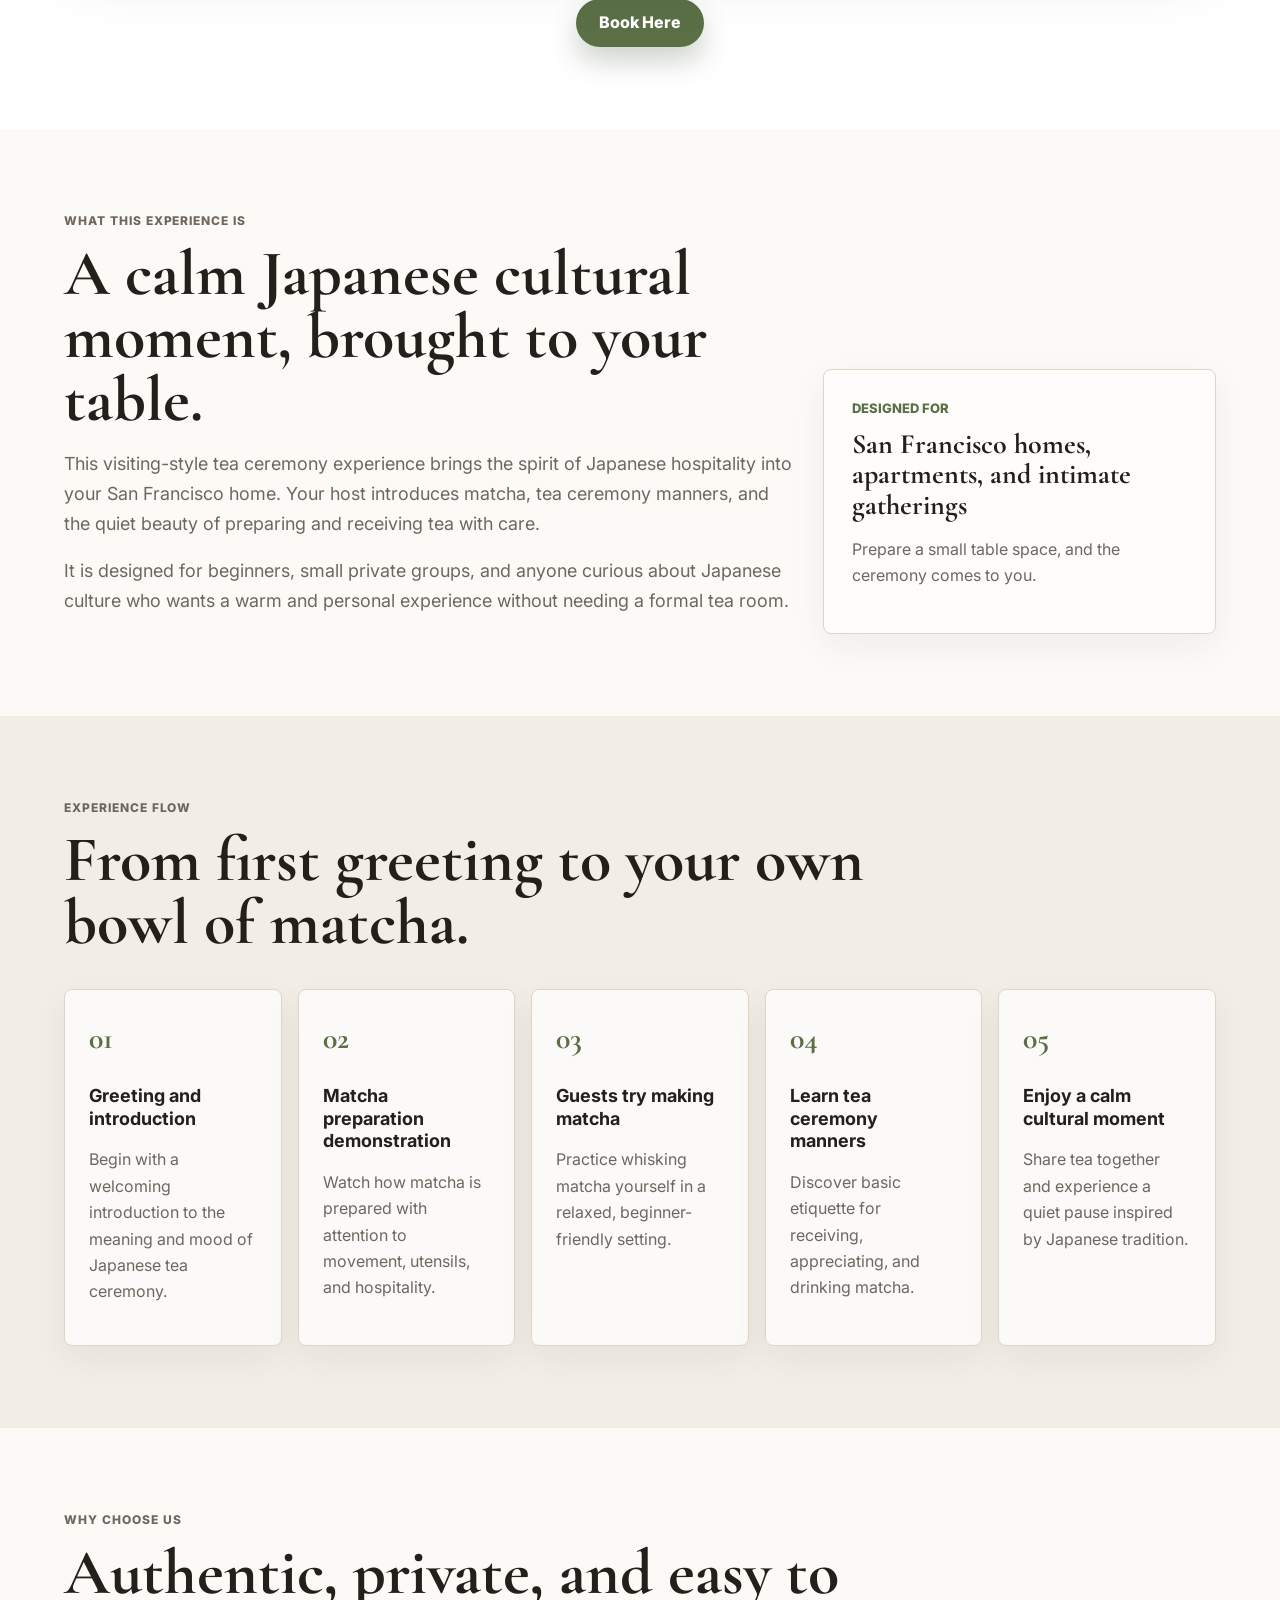
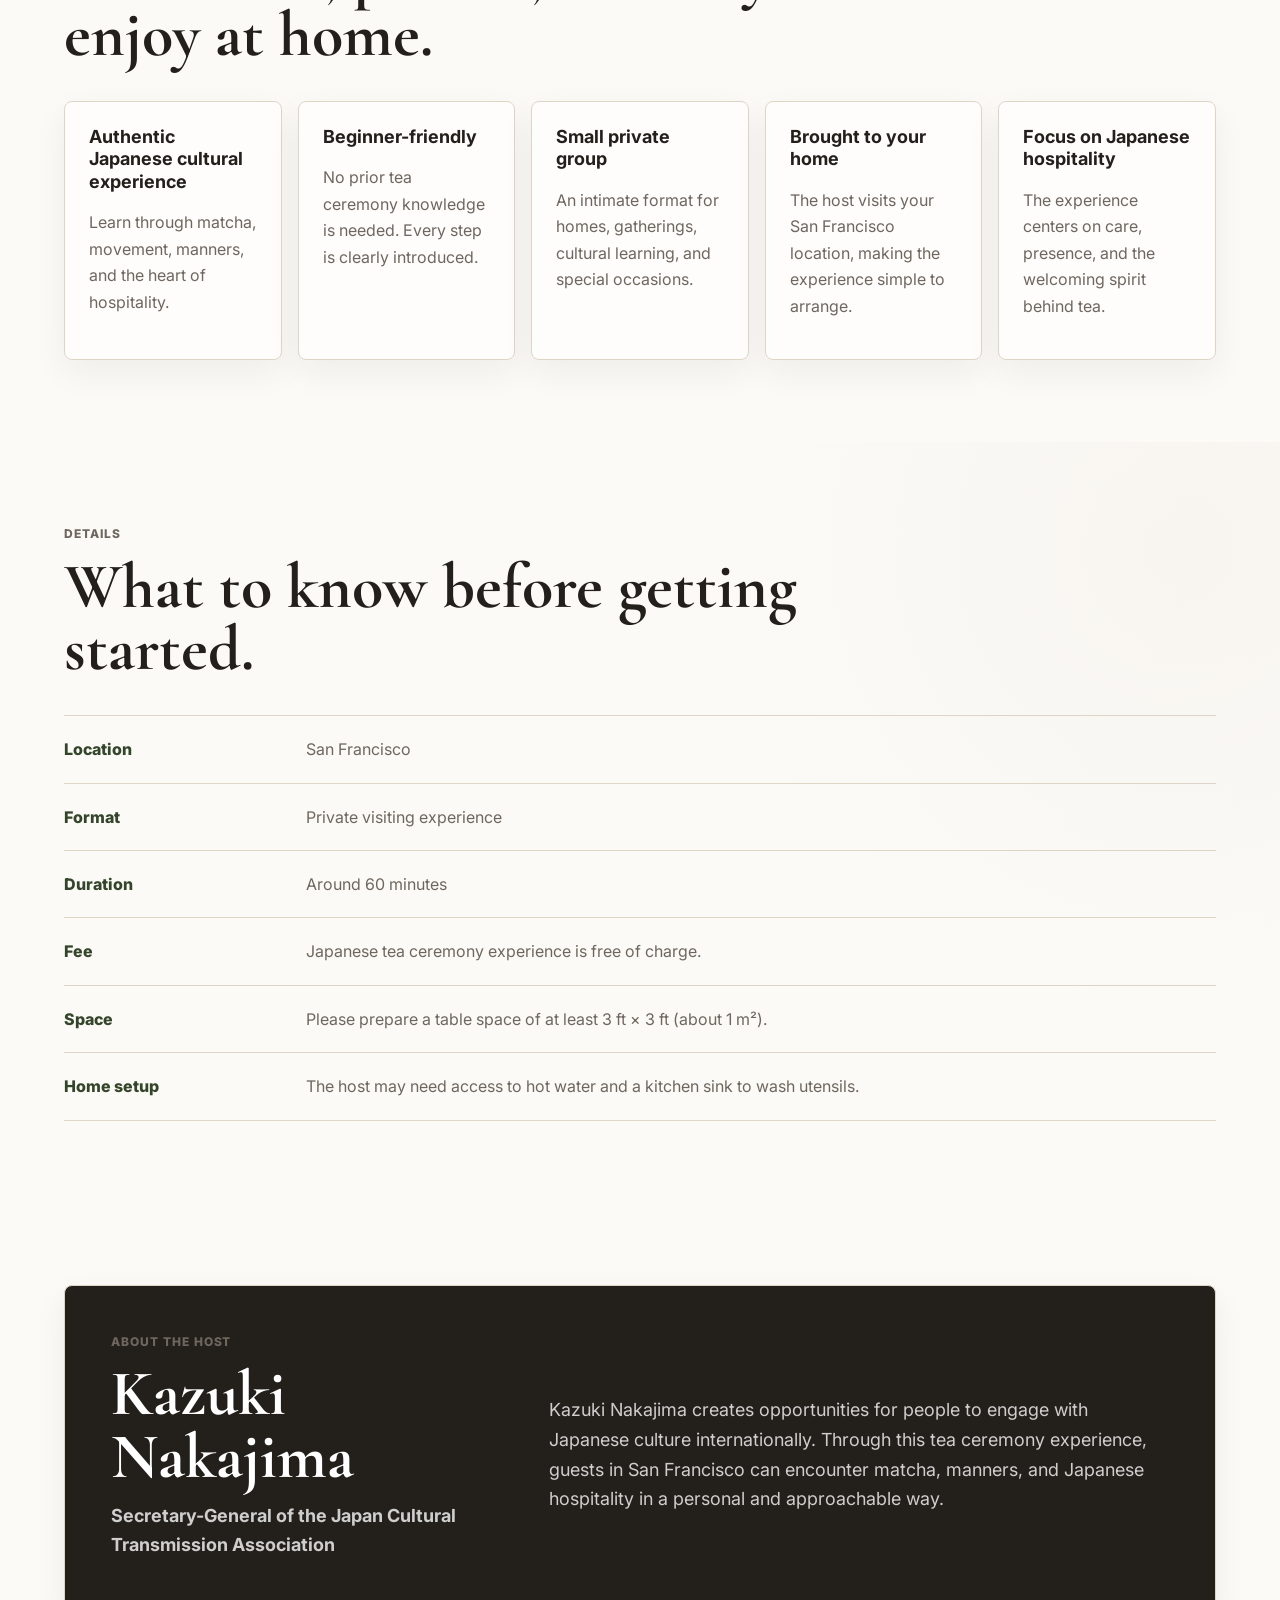
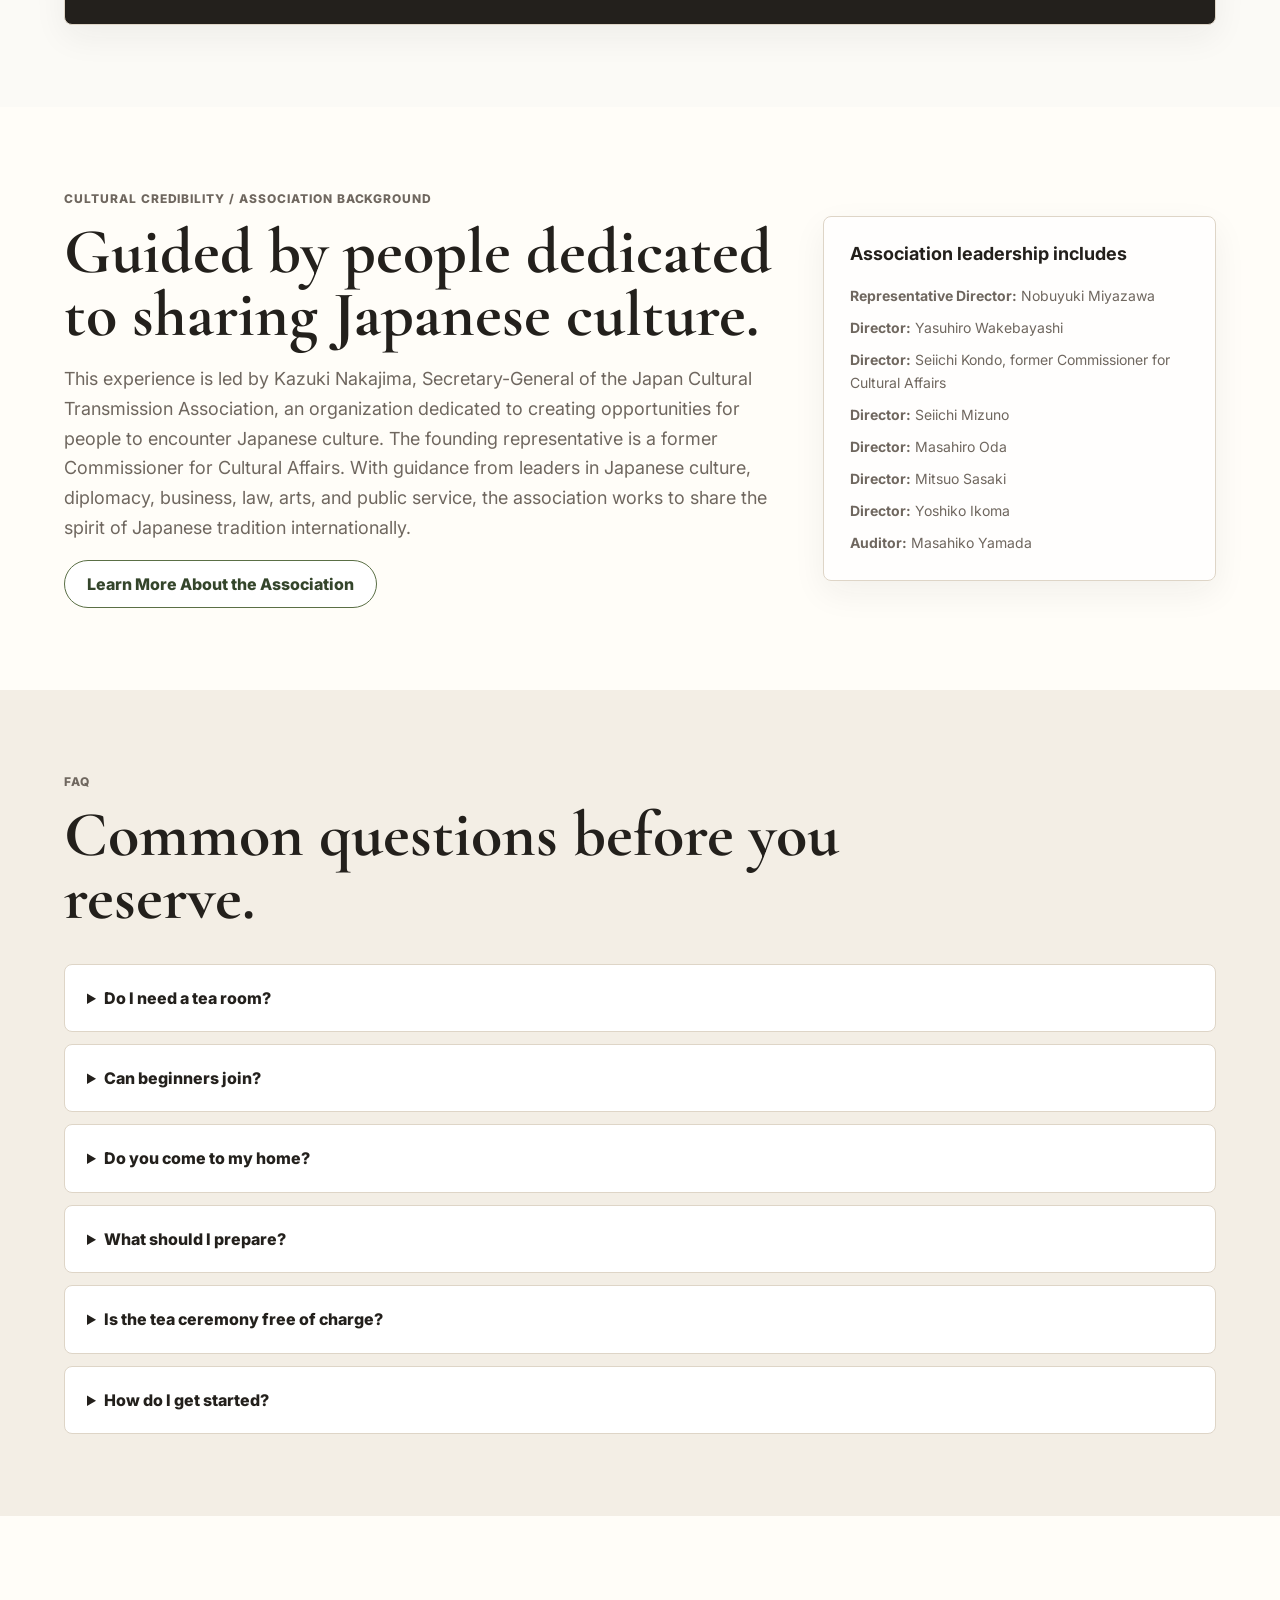
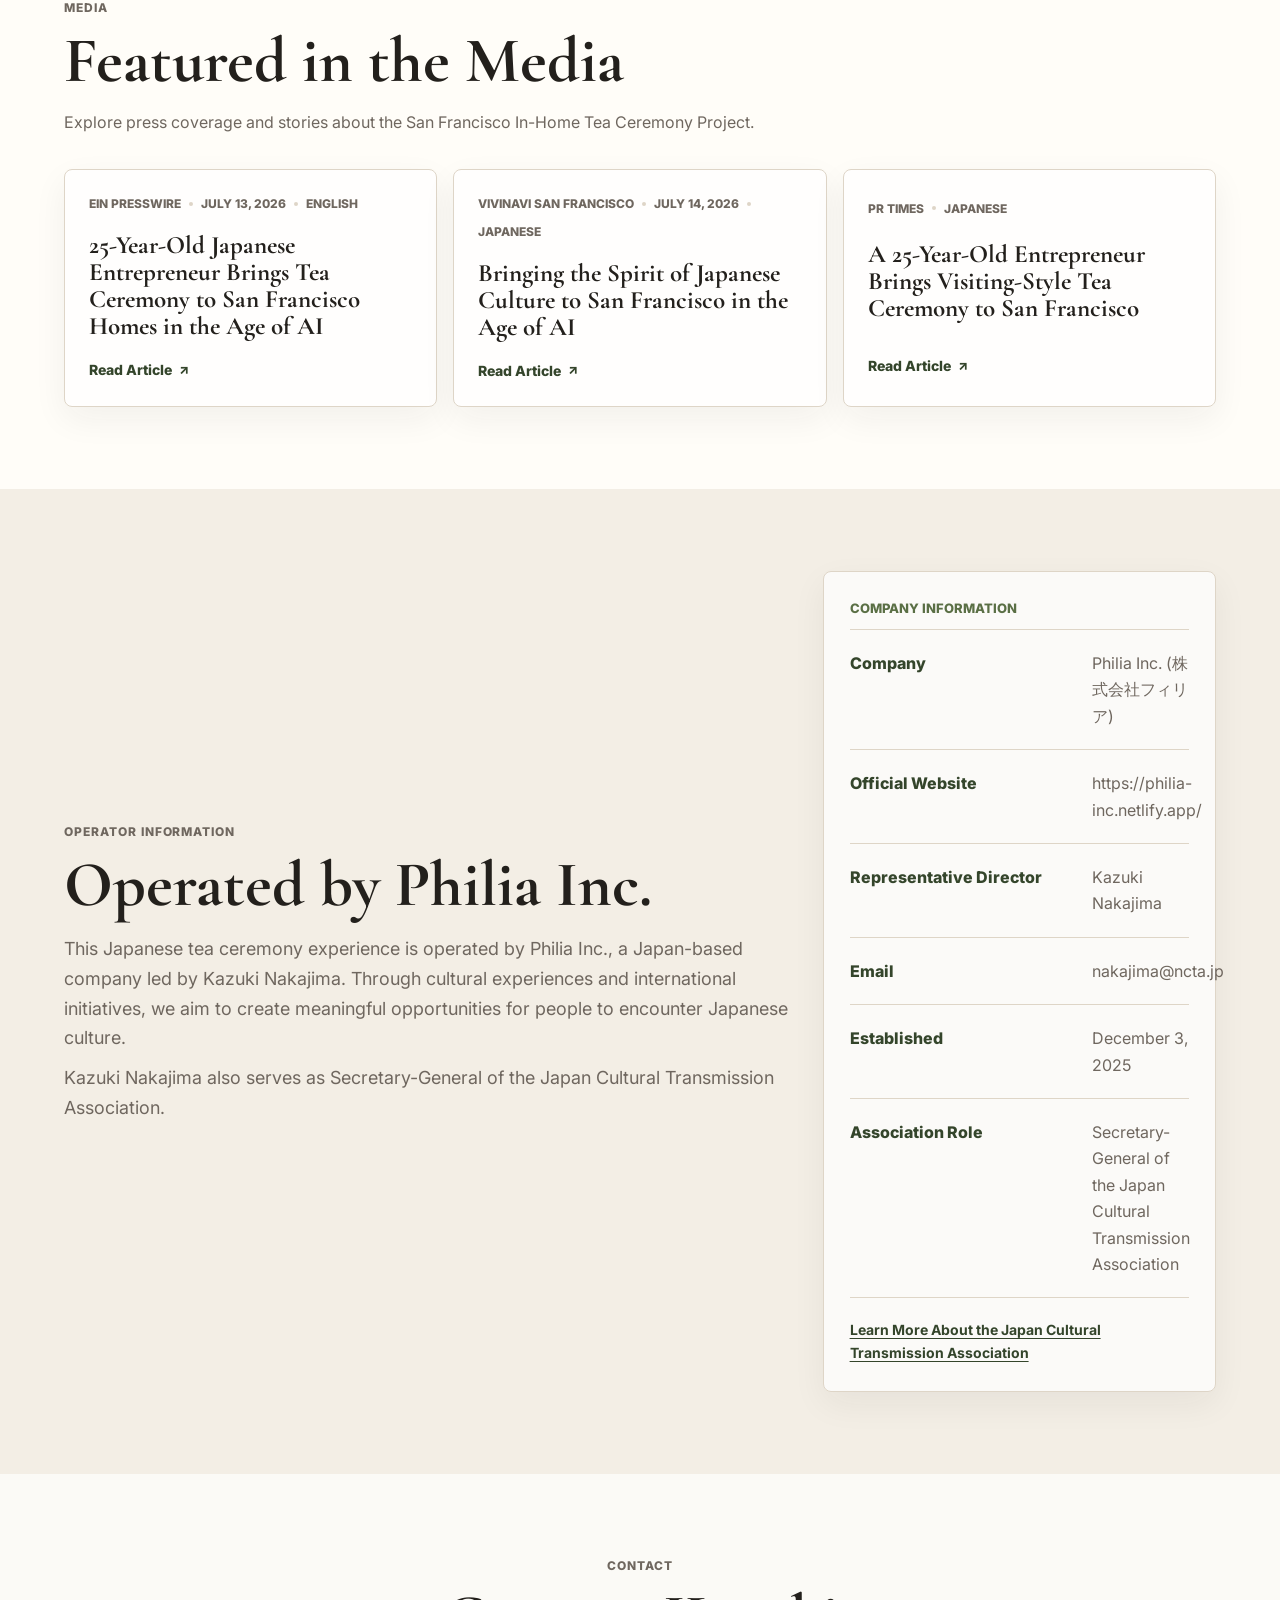
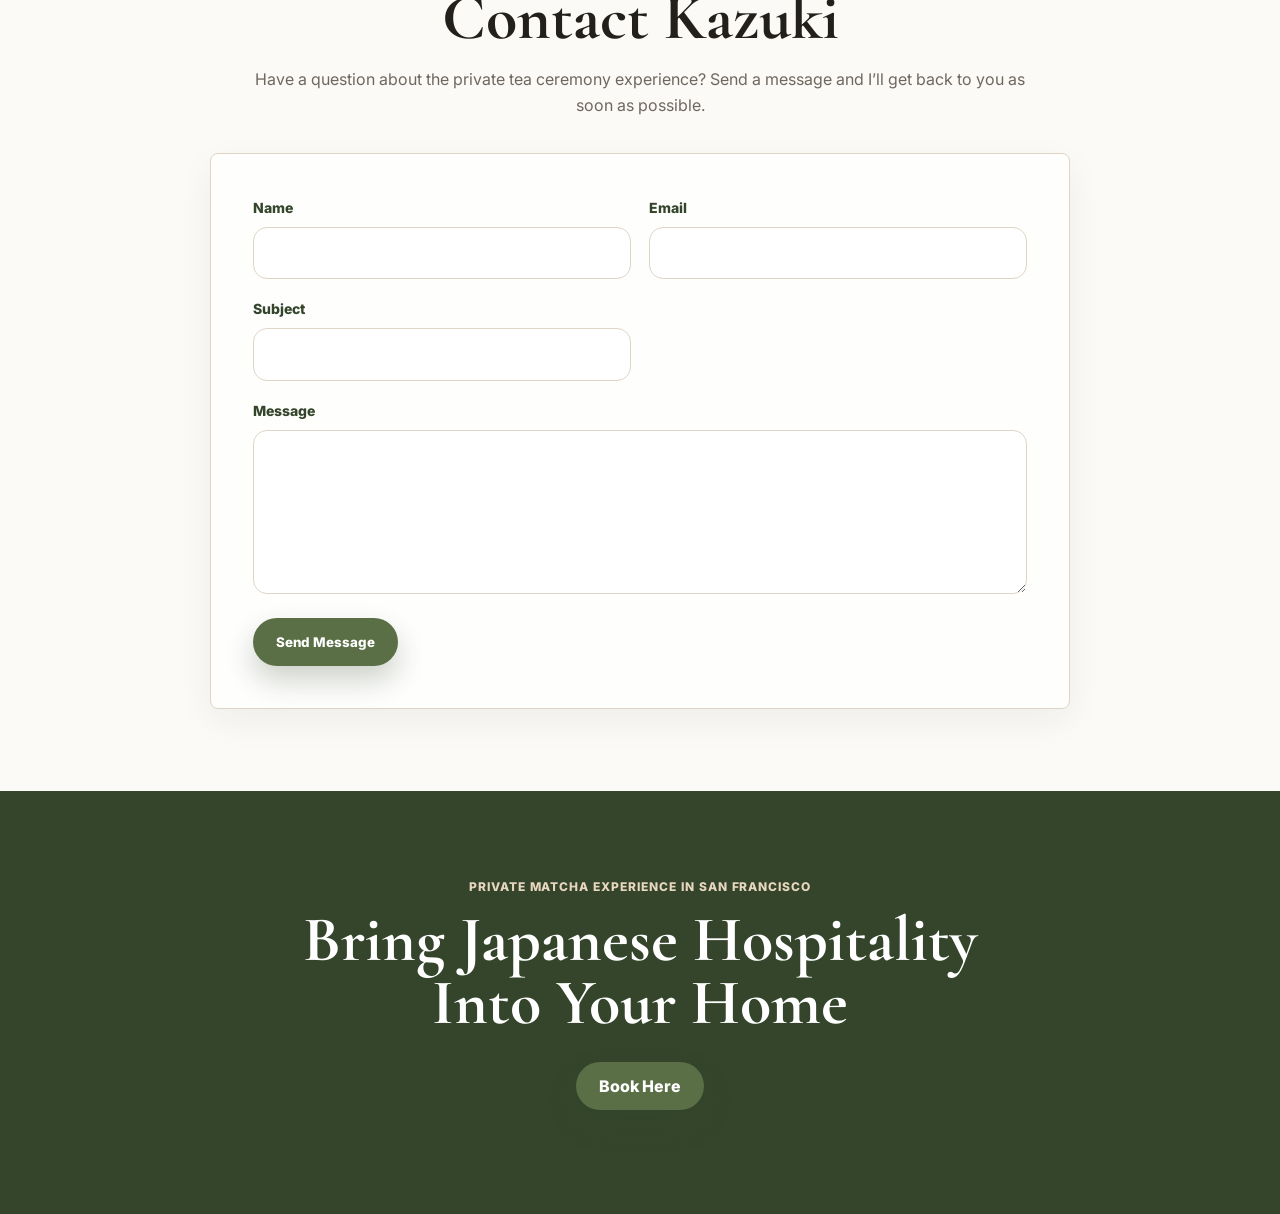
==== commit 74fcb69f: "aa" ====
--- a/index.html
+++ b/index.html
@@ -243,7 +243,7 @@
           </div>
           <div>
             <dt>Space</dt>
-            <dd>Please prepare a table space of at least 1m².</dd>
+            <dd>Please prepare a table space of at least 3 ft × 3 ft (about 1 m²).</dd>
           </div>
           <div>
             <dt>Home setup</dt>
